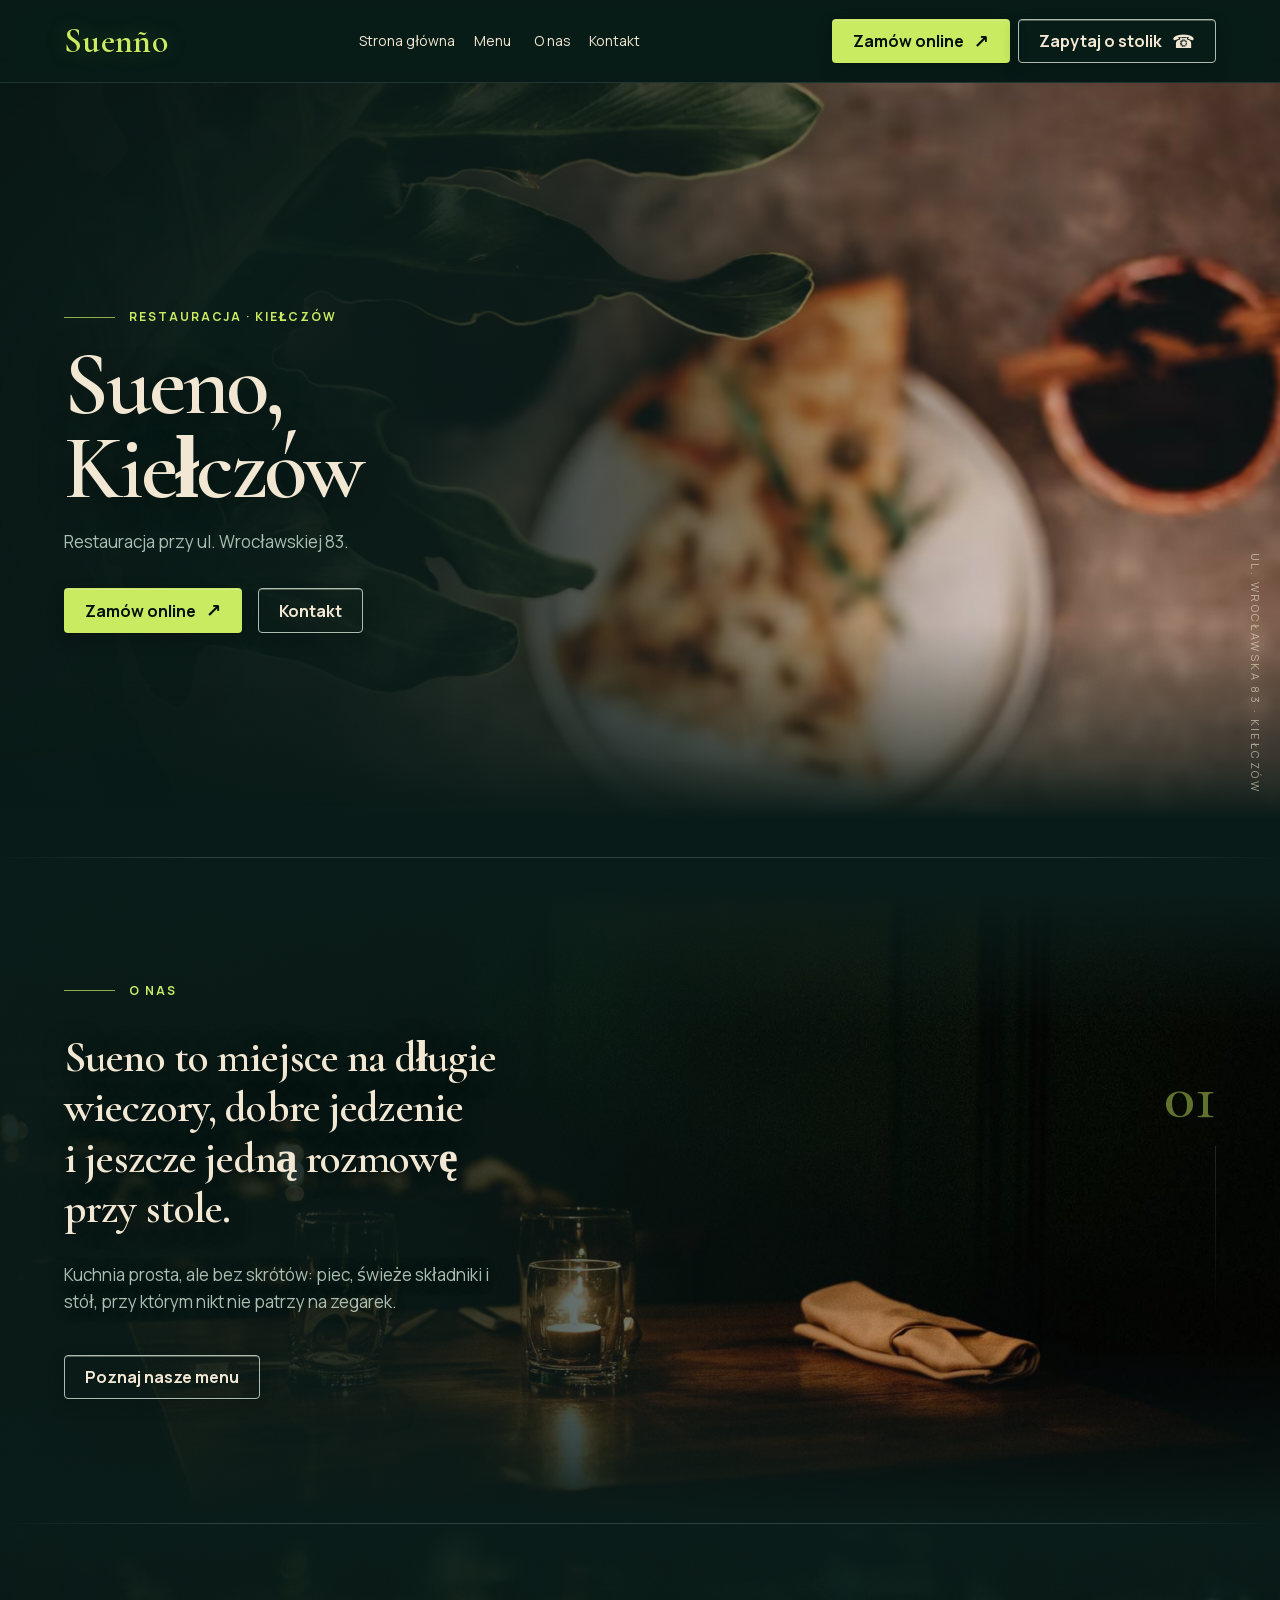
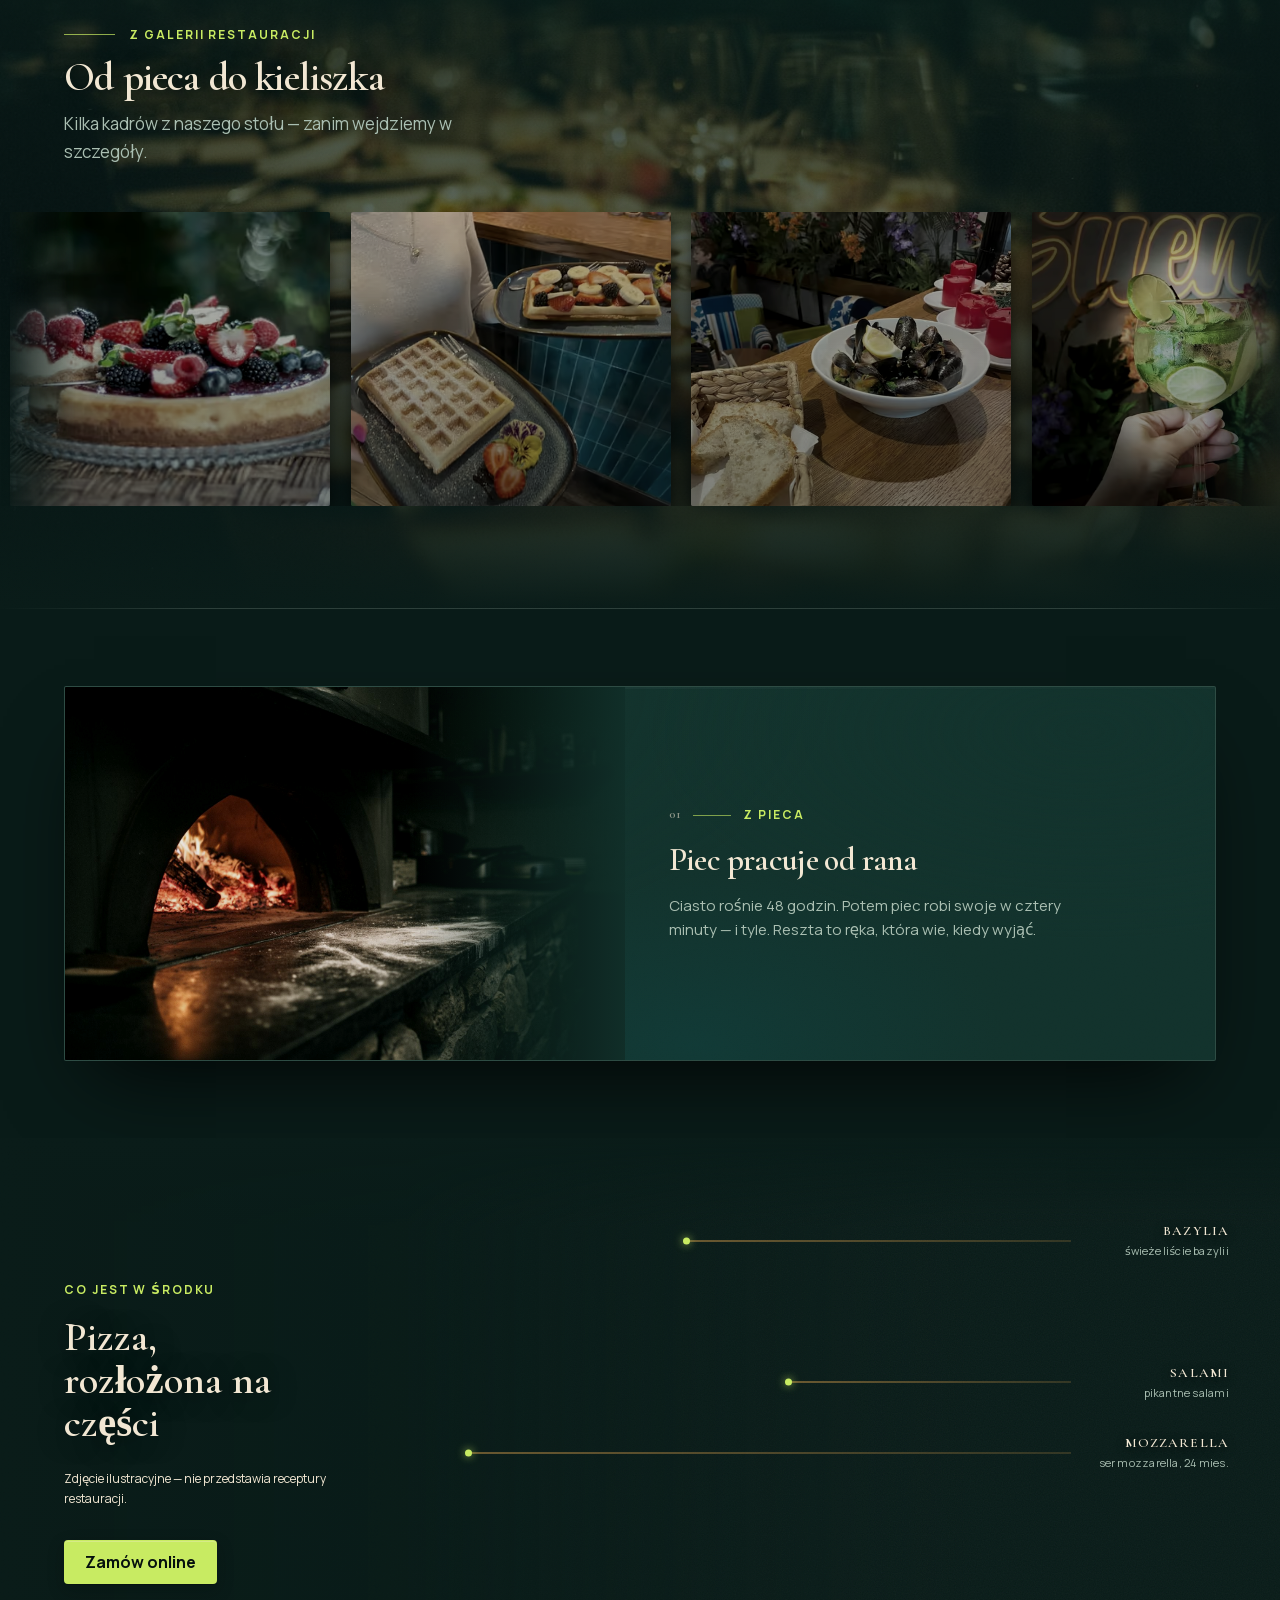
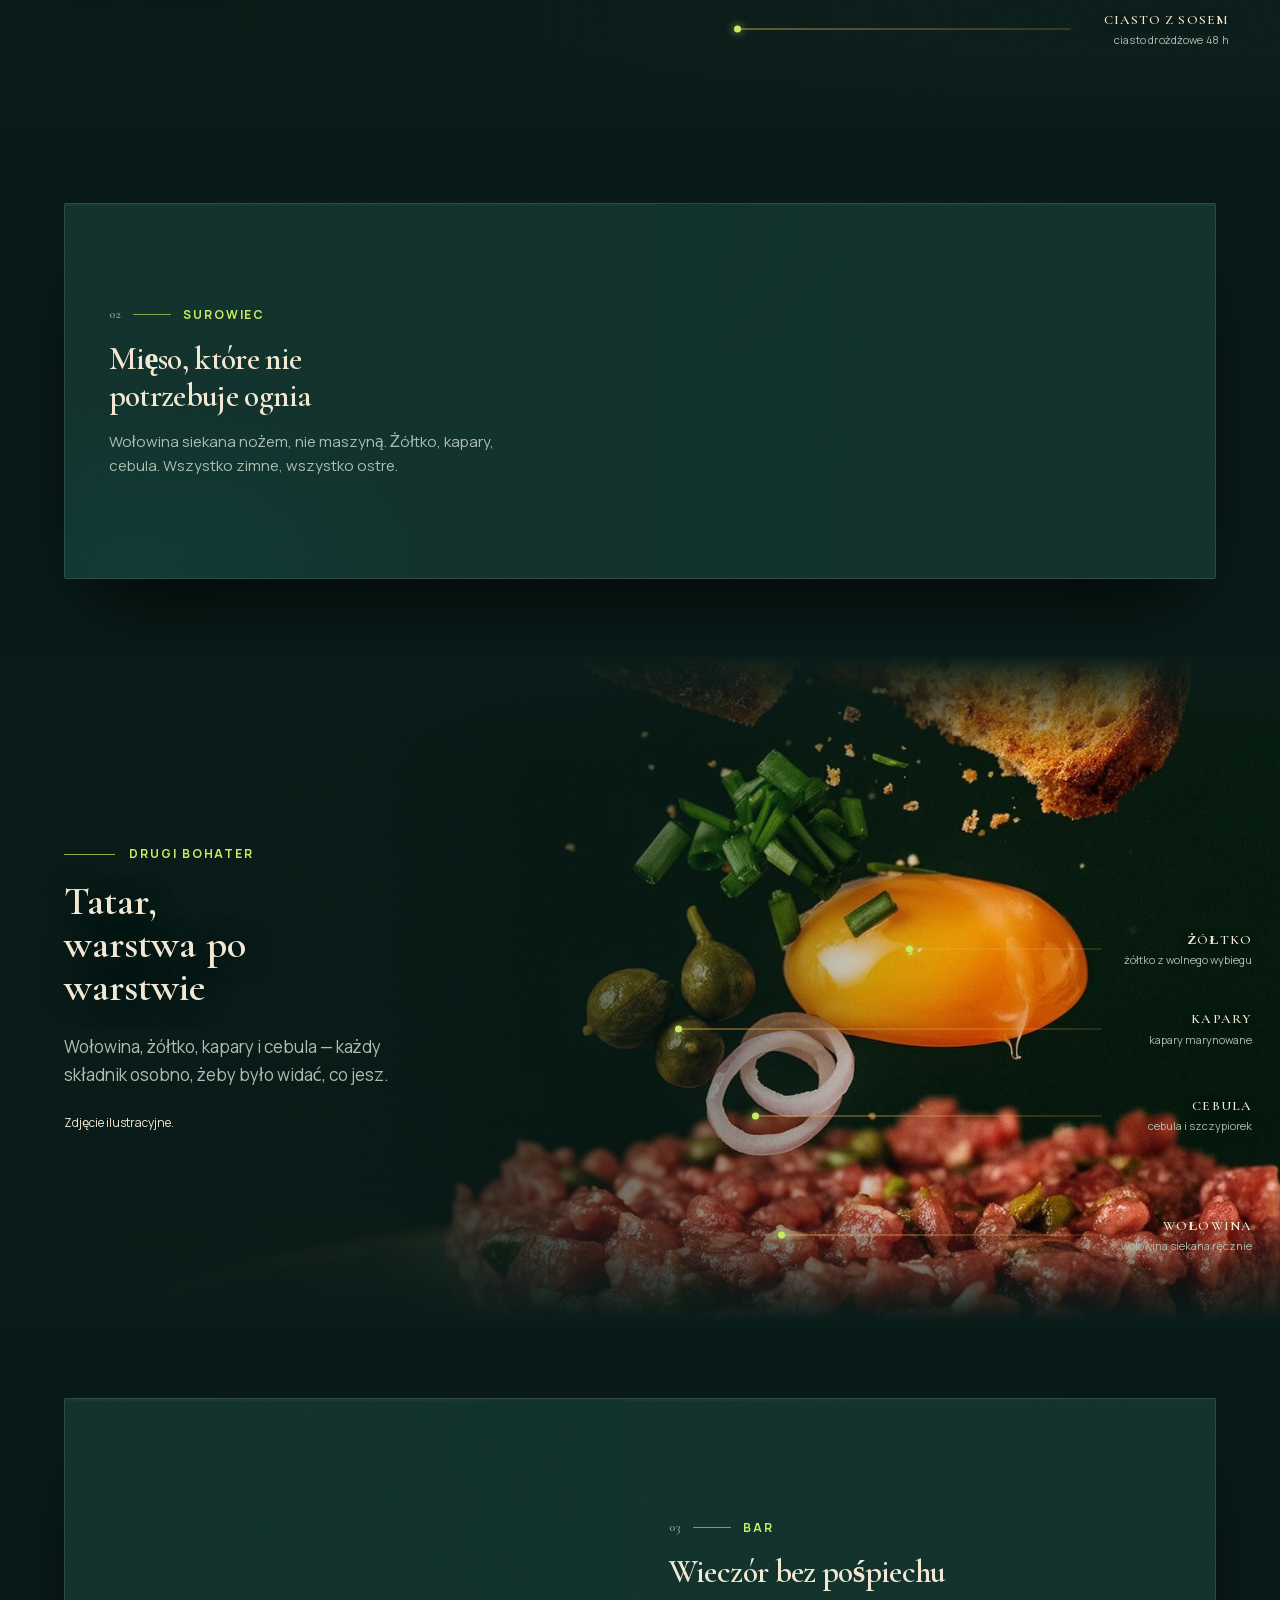
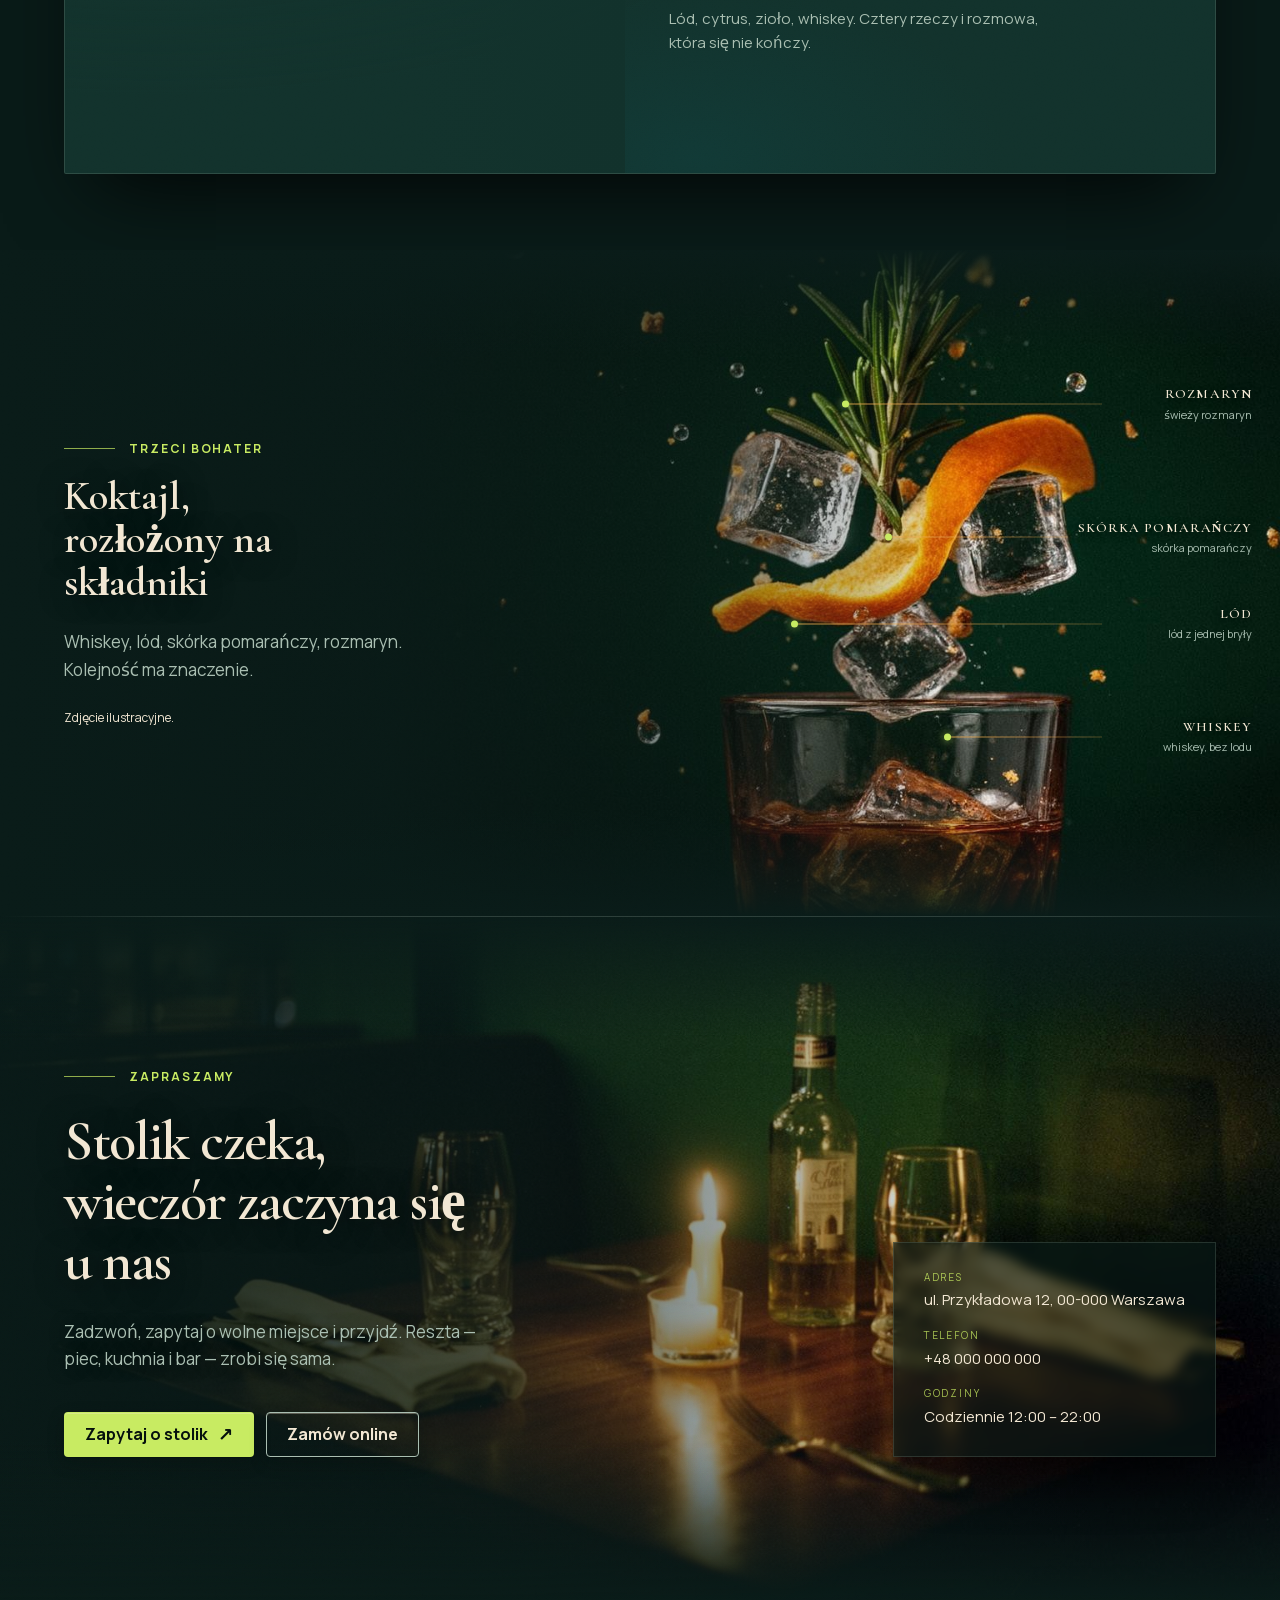
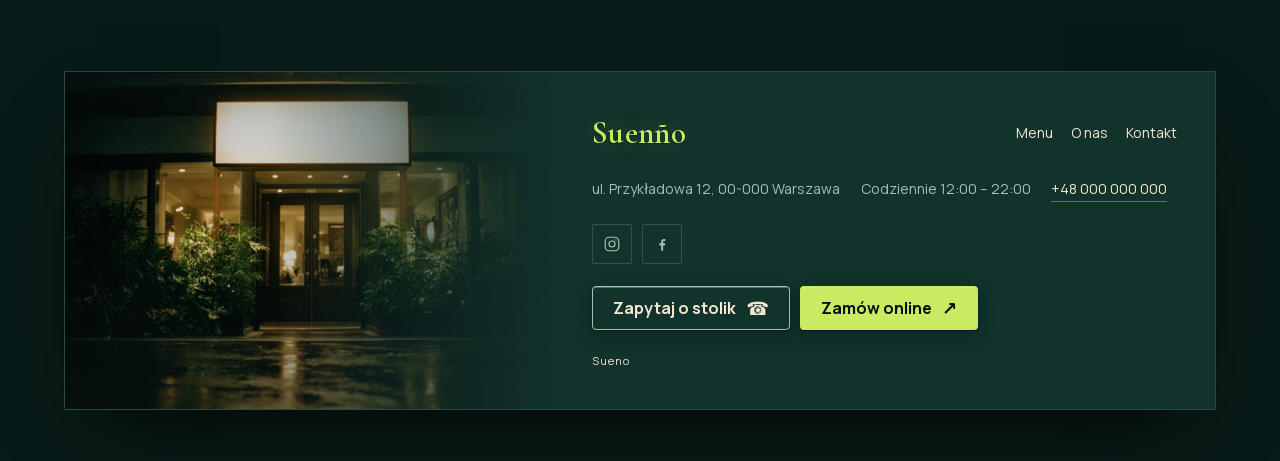
==== index.html @ b8977a7b "Deploy Sueno site" ====
<!DOCTYPE html><html lang="pl"> <head><meta charset="UTF-8"><link rel="icon" href="data:,"><meta name="viewport" content="width=device-width, initial-scale=1"><title>Sueno — restauracja</title><meta name="description" content="Sueno, ul. Przykładowa 12, 00-000 Warszawa."><link rel="canonical" href="https://www.suenokielczow.pl/"><meta property="og:type" content="website"><meta property="og:title" content="Sueno — restauracja"><meta property="og:description" content="Sueno, ul. Przykładowa 12, 00-000 Warszawa."><meta property="og:url" content="https://www.suenokielczow.pl/"><meta property="og:locale" content="pl_PL"><meta name="twitter:card" content="summary"><meta name="twitter:title" content="Sueno — restauracja"><meta name="twitter:description" content="Sueno, ul. Przykładowa 12, 00-000 Warszawa."><link rel="preload" href="/fonts/cormorant-garamond-600-latin.woff2" as="font" type="font/woff2" crossorigin><link rel="preload" href="/fonts/manrope-400-latin.woff2" as="font" type="font/woff2" crossorigin><style>[data-motion=section-rise],[data-motion=gallery-grid]>*{opacity:1;transform:none}@media(prefers-reduced-motion:reduce){[data-motion],[data-motion] *{opacity:1!important;transform:none!important}}
</style>
<link rel="stylesheet" href="/_astro/index.DmydvalX.css">
<link rel="stylesheet" href="/_astro/index.D6dPR72U.css">
<style>.button[data-astro-cid-6ygtcg62]{min-height:var(--tap-min);min-width:var(--tap-min);padding:var(--btn-pad-md);border:1px solid transparent;border-radius:var(--radius-sm);display:inline-flex;align-items:center;justify-content:center;gap:10px;text-decoration:none;font-weight:700;line-height:1.25;box-shadow:var(--btn-shadow-1),var(--btn-inner-highlight);transition:transform .16s ease,box-shadow .16s ease,background-color .16s ease,color .16s ease;transform:translateY(0)}.button--md[data-astro-cid-6ygtcg62]{padding:var(--btn-pad-md)}.button--lg[data-astro-cid-6ygtcg62]{padding:var(--btn-pad-lg)}.button--primary[data-astro-cid-6ygtcg62]{background:var(--c-lime);color:var(--text-on-accent,var(--c-ink))}.button--secondary[data-astro-cid-6ygtcg62]{background:transparent;border-color:var(--c-sage);color:var(--text-primary)}.button--ghost[data-astro-cid-6ygtcg62]{background:transparent;color:var(--text-accent);box-shadow:none}.button__label[data-astro-cid-6ygtcg62],.button__icon[data-astro-cid-6ygtcg62]{display:inline-flex;align-items:center;line-height:1}.button__icon[data-astro-cid-6ygtcg62]{font-size:1.15em}.button[data-astro-cid-6ygtcg62]:active{transform:translateY(var(--btn-press-offset,1px));box-shadow:var(--btn-shadow-pressed)}.button[data-astro-cid-6ygtcg62]:focus-visible{outline:2px solid var(--focus-ring);outline-offset:3px}@media(hover:hover){.button[data-astro-cid-6ygtcg62]:hover{transform:translateY(var(--btn-lift-hover,-1px));box-shadow:var(--btn-shadow-2)}.button--ghost[data-astro-cid-6ygtcg62]:hover{box-shadow:var(--btn-shadow-1)}}@media(prefers-reduced-motion:reduce){.button[data-astro-cid-6ygtcg62]{transition:none}.button[data-astro-cid-6ygtcg62]:hover,.button[data-astro-cid-6ygtcg62]:active{transform:none}}
</style></head> <body> <a class="skip-link" href="#main-content">Przejdź do treści</a> <header class="site-header" data-astro-cid-r7uuxm25> <div class="header-inner" data-astro-cid-r7uuxm25> <a class="logo logo--header" href="/" aria-label="Sueno — strona główna"> <span class="logo__word" aria-hidden="true">Suen&#241;o</span> </a>  <nav class="desktop-nav" aria-label="Nawigacja główna" data-astro-cid-r7uuxm25><a href="/" data-astro-cid-r7uuxm25>Strona główna</a><a href="/menu" data-astro-cid-r7uuxm25>Menu</a><a href="/o-nas" data-astro-cid-r7uuxm25>O nas</a><a href="/kontakt" data-astro-cid-r7uuxm25>Kontakt</a></nav> <div class="header-actions" data-astro-cid-r7uuxm25><a class="button button--primary button--md" href="https://example.com/zamowienie" target="_blank" rel="noopener noreferrer" data-astro-cid-6ygtcg62><span class="button__label" data-astro-cid-6ygtcg62>Zamów online</span><span class="button__icon" aria-hidden="true" data-astro-cid-6ygtcg62>↗</span></a> <a class="button button--secondary button--md" href="tel:+48000000000" data-astro-cid-6ygtcg62><span class="button__label" data-astro-cid-6ygtcg62>Zapytaj o stolik</span><span class="button__icon" aria-hidden="true" data-astro-cid-6ygtcg62>☎</span></a> </div> <div class="mobile-only" data-astro-cid-rhwoumtj> <div class="mobile-actions" data-astro-cid-rhwoumtj><a class="button button--primary button--md" href="https://example.com/zamowienie" target="_blank" rel="noopener noreferrer" data-astro-cid-6ygtcg62><span class="button__label" data-astro-cid-6ygtcg62>Zamów online</span></a> <button class="drawer-trigger" type="button" aria-label="Otwórz menu" aria-expanded="false" aria-controls="mobile-drawer" data-astro-cid-rhwoumtj>☰</button></div> <dialog id="mobile-drawer" class="drawer" aria-label="Menu główne" data-astro-cid-rhwoumtj> <div class="drawer-head" data-astro-cid-rhwoumtj><span class="drawer-wordmark" data-astro-cid-rhwoumtj>Sueno</span><button class="drawer-close" type="button" aria-label="Zamknij menu" data-astro-cid-rhwoumtj>×</button></div> <nav aria-label="Menu mobilne" data-astro-cid-rhwoumtj><a href="/" data-astro-cid-rhwoumtj>Strona główna</a><a href="/menu" data-astro-cid-rhwoumtj>Menu</a><a href="/o-nas" data-astro-cid-rhwoumtj>O nas</a><a href="/kontakt" data-astro-cid-rhwoumtj>Kontakt</a></nav> <div class="drawer-actions" data-astro-cid-rhwoumtj><a class="button button--primary button--md" href="https://example.com/zamowienie" target="_blank" rel="noopener noreferrer" data-astro-cid-6ygtcg62><span class="button__label" data-astro-cid-6ygtcg62>Zamów online</span></a> <a class="button button--secondary button--md" href="tel:+48000000000" data-astro-cid-6ygtcg62><span class="button__label" data-astro-cid-6ygtcg62>Zapytaj o stolik</span></a> </div> </dialog> </div> <script type="module">const r=document.querySelector(".drawer-trigger"),e=document.querySelector("#mobile-drawer"),i=document.querySelector(".drawer-close");if(r&&e&&i){const c=()=>[...e.querySelectorAll("a[href],button:not([disabled])")];r.addEventListener("click",()=>{e.showModal(),r.setAttribute("aria-expanded","true"),c()[0]?.focus()}),i.addEventListener("click",()=>e.close()),e.addEventListener("close",()=>{r.setAttribute("aria-expanded","false"),r.focus()}),e.addEventListener("click",t=>{t.target.closest("a[href]")&&e.close()}),e.addEventListener("keydown",t=>{if(t.key!=="Tab")return;const s=c(),o=s[0],a=s.at(-1);t.shiftKey&&document.activeElement===o?(t.preventDefault(),a?.focus()):!t.shiftKey&&document.activeElement===a&&(t.preventDefault(),o?.focus())})}</script>  </div> </header>  <main id="main-content"><section class="hero" id="hero" aria-labelledby="hero-title" data-astro-cid-anhloy43> <div class="hero__media" aria-hidden="true" data-astro-cid-anhloy43> <picture data-astro-cid-anhloy43> <source type="image/avif" srcset="/images/hero/e01-013-480.avif 480w, /images/hero/e01-013-960.avif 960w, /images/hero/e01-013-1440.avif 1440w, /images/hero/e01-013-1920.avif 1920w, /images/hero/e01-013-2560.avif 2000w" sizes="100vw" data-astro-cid-anhloy43> <source type="image/webp" srcset="/images/hero/e01-013-480.webp 480w, /images/hero/e01-013-960.webp 960w, /images/hero/e01-013-1440.webp 1440w, /images/hero/e01-013-1920.webp 1920w, /images/hero/e01-013-2560.webp 2000w" sizes="100vw" data-astro-cid-anhloy43> <img src="/images/hero/e01-013-1440.jpg" srcset="/images/hero/e01-013-480.jpg 480w, /images/hero/e01-013-960.jpg 960w, /images/hero/e01-013-1440.jpg 1440w, /images/hero/e01-013-1920.jpg 1920w, /images/hero/e01-013-2560.jpg 2000w" sizes="100vw" alt="" width="2000" height="1333" fetchpriority="high" decoding="async" data-astro-cid-anhloy43> </picture> <span class="hero__scrim" aria-hidden="true" data-astro-cid-anhloy43></span> <span class="hero__vignette" aria-hidden="true" data-astro-cid-anhloy43></span> <span class="hero__grain" aria-hidden="true" data-astro-cid-anhloy43></span> </div> <div class="hero__copy" data-astro-cid-anhloy43> <p class="eyebrow" data-astro-cid-anhloy43><span class="eyebrow__rule" aria-hidden="true" data-astro-cid-anhloy43></span>Restauracja · Kiełczów</p> <h1 id="hero-title" data-astro-cid-anhloy43>Sueno,<br data-astro-cid-anhloy43>Kiełczów</h1> <p class="lead" data-astro-cid-anhloy43>Restauracja przy ul. Wrocławskiej 83.</p> <div class="actions" data-astro-cid-anhloy43> <a class="button button--primary button--md" href="https://example.com/zamowienie" target="_blank" rel="noopener noreferrer" data-astro-cid-6ygtcg62><span class="button__label" data-astro-cid-6ygtcg62>Zamów online</span><span class="button__icon" aria-hidden="true" data-astro-cid-6ygtcg62>↗</span></a>  <a class="button button--secondary button--md" href="/kontakt" data-astro-cid-6ygtcg62><span class="button__label" data-astro-cid-6ygtcg62>Kontakt</span></a>  </div> </div> <p class="hero__side" aria-hidden="true" data-astro-cid-anhloy43>ul. Wrocławska 83 · Kiełczów</p> </section> <section class="prologue" id="o-nas" aria-labelledby="prologue-title" data-astro-cid-bjxv5cov> <div class="prologue__media" aria-hidden="true" data-astro-cid-bjxv5cov> <img src="/scene/prologue-interior.jpg" alt="" width="1536" height="1024" loading="lazy" decoding="async" data-astro-cid-bjxv5cov> <span class="prologue__scrim" data-astro-cid-bjxv5cov></span> <span class="prologue__grain" data-astro-cid-bjxv5cov></span> </div> <div class="prologue__inner" data-astro-cid-bjxv5cov> <div class="prologue__copy" data-astro-cid-bjxv5cov> <p class="prologue__eyebrow" data-astro-cid-bjxv5cov><span class="prologue__rule" aria-hidden="true" data-astro-cid-bjxv5cov></span>O nas</p> <h2 id="prologue-title" class="prologue__title" data-astro-cid-bjxv5cov>
Sueno to miejsce na długie wieczory, dobre jedzenie i jeszcze jedną rozmowę przy stole.
</h2> <p class="prologue__lead" data-astro-cid-bjxv5cov>
Kuchnia prosta, ale bez skrótów: piec, świeże składniki i stół, przy którym nikt nie patrzy na zegarek.
</p> <a class="button button--secondary button--md" href="#signature-pizza" data-astro-cid-6ygtcg62><span class="button__label" data-astro-cid-6ygtcg62>Poznaj nasze menu</span></a>  </div> <div class="prologue__aside" aria-hidden="true" data-astro-cid-bjxv5cov> <span class="prologue__index" data-astro-cid-bjxv5cov>01</span> <span class="prologue__line" data-astro-cid-bjxv5cov></span> </div> </div> </section> <section class="strip" aria-labelledby="strip-title" data-astro-cid-u23w3psi> <div class="strip__media" aria-hidden="true" data-astro-cid-u23w3psi> <img src="/scene/strip-bg.jpg" alt="" width="1536" height="1024" loading="lazy" decoding="async" data-astro-cid-u23w3psi> <span class="strip__scrim" data-astro-cid-u23w3psi></span> <span class="strip__grain" data-astro-cid-u23w3psi></span> </div> <header class="strip__head" data-astro-cid-u23w3psi> <p class="strip__eyebrow" data-astro-cid-u23w3psi><span class="strip__rule" aria-hidden="true" data-astro-cid-u23w3psi></span>Z galerii restauracji</p> <h2 id="strip-title" class="strip__title" data-astro-cid-u23w3psi>Od pieca do kieliszka</h2> <p class="strip__lead" data-astro-cid-u23w3psi>Kilka kadrów z naszego stołu — zanim wejdziemy w szczegóły.</p> </header> <div class="strip__viewport" data-astro-cid-u23w3psi> <div class="strip__track" data-astro-cid-u23w3psi> <ul class="strip__row" data-astro-cid-u23w3psi> <li class="strip__item" data-astro-cid-u23w3psi> <picture data-astro-cid-u23w3psi> <source type="image/avif" srcset="/images/gallery/e01-010-480.avif 480w, /images/gallery/e01-010-960.avif 960w" sizes="(max-width:767px) 62vw, 30vw" data-astro-cid-u23w3psi> <source type="image/webp" srcset="/images/gallery/e01-010-480.webp 480w, /images/gallery/e01-010-960.webp 960w" sizes="(max-width:767px) 62vw, 30vw" data-astro-cid-u23w3psi> <img src="/images/gallery/e01-010-960.webp" alt width="2000" height="1328" loading="lazy" decoding="async" data-astro-cid-u23w3psi> </picture> </li><li class="strip__item" data-astro-cid-u23w3psi> <picture data-astro-cid-u23w3psi> <source type="image/avif" srcset="/images/gallery/e01-014-480.avif 480w, /images/gallery/e01-014-960.avif 960w" sizes="(max-width:767px) 62vw, 30vw" data-astro-cid-u23w3psi> <source type="image/webp" srcset="/images/gallery/e01-014-480.webp 480w, /images/gallery/e01-014-960.webp 960w" sizes="(max-width:767px) 62vw, 30vw" data-astro-cid-u23w3psi> <img src="/images/gallery/e01-014-960.webp" alt width="2000" height="1500" loading="lazy" decoding="async" data-astro-cid-u23w3psi> </picture> </li><li class="strip__item" data-astro-cid-u23w3psi> <picture data-astro-cid-u23w3psi> <source type="image/avif" srcset="/images/gallery/e01-001-480.avif 480w, /images/gallery/e01-001-960.avif 960w" sizes="(max-width:767px) 62vw, 30vw" data-astro-cid-u23w3psi> <source type="image/webp" srcset="/images/gallery/e01-001-480.webp 480w, /images/gallery/e01-001-960.webp 960w" sizes="(max-width:767px) 62vw, 30vw" data-astro-cid-u23w3psi> <img src="/images/gallery/e01-001-960.webp" alt width="1500" height="2000" loading="lazy" decoding="async" data-astro-cid-u23w3psi> </picture> </li><li class="strip__item" data-astro-cid-u23w3psi> <picture data-astro-cid-u23w3psi> <source type="image/avif" srcset="/images/gallery/e01-002-480.avif 480w, /images/gallery/e01-002-960.avif 960w" sizes="(max-width:767px) 62vw, 30vw" data-astro-cid-u23w3psi> <source type="image/webp" srcset="/images/gallery/e01-002-480.webp 480w, /images/gallery/e01-002-960.webp 960w" sizes="(max-width:767px) 62vw, 30vw" data-astro-cid-u23w3psi> <img src="/images/gallery/e01-002-960.webp" alt width="1440" height="1800" loading="lazy" decoding="async" data-astro-cid-u23w3psi> </picture> </li><li class="strip__item" data-astro-cid-u23w3psi> <picture data-astro-cid-u23w3psi> <source type="image/avif" srcset="/images/gallery/e01-004-480.avif 480w, /images/gallery/e01-004-960.avif 960w" sizes="(max-width:767px) 62vw, 30vw" data-astro-cid-u23w3psi> <source type="image/webp" srcset="/images/gallery/e01-004-480.webp 480w, /images/gallery/e01-004-960.webp 960w" sizes="(max-width:767px) 62vw, 30vw" data-astro-cid-u23w3psi> <img src="/images/gallery/e01-004-960.webp" alt width="1440" height="1800" loading="lazy" decoding="async" data-astro-cid-u23w3psi> </picture> </li><li class="strip__item" data-astro-cid-u23w3psi> <picture data-astro-cid-u23w3psi> <source type="image/avif" srcset="/images/gallery/e01-005-480.avif 480w, /images/gallery/e01-005-960.avif 960w" sizes="(max-width:767px) 62vw, 30vw" data-astro-cid-u23w3psi> <source type="image/webp" srcset="/images/gallery/e01-005-480.webp 480w, /images/gallery/e01-005-960.webp 960w" sizes="(max-width:767px) 62vw, 30vw" data-astro-cid-u23w3psi> <img src="/images/gallery/e01-005-960.webp" alt width="1200" height="1600" loading="lazy" decoding="async" data-astro-cid-u23w3psi> </picture> </li><li class="strip__item" data-astro-cid-u23w3psi> <picture data-astro-cid-u23w3psi> <source type="image/avif" srcset="/images/gallery/e01-008-480.avif 480w, /images/gallery/e01-008-960.avif 960w" sizes="(max-width:767px) 62vw, 30vw" data-astro-cid-u23w3psi> <source type="image/webp" srcset="/images/gallery/e01-008-480.webp 480w, /images/gallery/e01-008-960.webp 960w" sizes="(max-width:767px) 62vw, 30vw" data-astro-cid-u23w3psi> <img src="/images/gallery/e01-008-960.webp" alt width="1030" height="1180" loading="lazy" decoding="async" data-astro-cid-u23w3psi> </picture> </li><li class="strip__item" data-astro-cid-u23w3psi> <picture data-astro-cid-u23w3psi> <source type="image/avif" srcset="/images/gallery/e01-009-480.avif 480w, /images/gallery/e01-009-960.avif 960w" sizes="(max-width:767px) 62vw, 30vw" data-astro-cid-u23w3psi> <source type="image/webp" srcset="/images/gallery/e01-009-480.webp 480w, /images/gallery/e01-009-960.webp 960w" sizes="(max-width:767px) 62vw, 30vw" data-astro-cid-u23w3psi> <img src="/images/gallery/e01-009-960.webp" alt width="1920" height="1440" loading="lazy" decoding="async" data-astro-cid-u23w3psi> </picture> </li> </ul><ul class="strip__row" aria-hidden="true" data-astro-cid-u23w3psi> <li class="strip__item" data-astro-cid-u23w3psi> <picture data-astro-cid-u23w3psi> <source type="image/avif" srcset="/images/gallery/e01-010-480.avif 480w, /images/gallery/e01-010-960.avif 960w" sizes="(max-width:767px) 62vw, 30vw" data-astro-cid-u23w3psi> <source type="image/webp" srcset="/images/gallery/e01-010-480.webp 480w, /images/gallery/e01-010-960.webp 960w" sizes="(max-width:767px) 62vw, 30vw" data-astro-cid-u23w3psi> <img src="/images/gallery/e01-010-960.webp" alt width="2000" height="1328" loading="lazy" decoding="async" data-astro-cid-u23w3psi> </picture> </li><li class="strip__item" data-astro-cid-u23w3psi> <picture data-astro-cid-u23w3psi> <source type="image/avif" srcset="/images/gallery/e01-014-480.avif 480w, /images/gallery/e01-014-960.avif 960w" sizes="(max-width:767px) 62vw, 30vw" data-astro-cid-u23w3psi> <source type="image/webp" srcset="/images/gallery/e01-014-480.webp 480w, /images/gallery/e01-014-960.webp 960w" sizes="(max-width:767px) 62vw, 30vw" data-astro-cid-u23w3psi> <img src="/images/gallery/e01-014-960.webp" alt width="2000" height="1500" loading="lazy" decoding="async" data-astro-cid-u23w3psi> </picture> </li><li class="strip__item" data-astro-cid-u23w3psi> <picture data-astro-cid-u23w3psi> <source type="image/avif" srcset="/images/gallery/e01-001-480.avif 480w, /images/gallery/e01-001-960.avif 960w" sizes="(max-width:767px) 62vw, 30vw" data-astro-cid-u23w3psi> <source type="image/webp" srcset="/images/gallery/e01-001-480.webp 480w, /images/gallery/e01-001-960.webp 960w" sizes="(max-width:767px) 62vw, 30vw" data-astro-cid-u23w3psi> <img src="/images/gallery/e01-001-960.webp" alt width="1500" height="2000" loading="lazy" decoding="async" data-astro-cid-u23w3psi> </picture> </li><li class="strip__item" data-astro-cid-u23w3psi> <picture data-astro-cid-u23w3psi> <source type="image/avif" srcset="/images/gallery/e01-002-480.avif 480w, /images/gallery/e01-002-960.avif 960w" sizes="(max-width:767px) 62vw, 30vw" data-astro-cid-u23w3psi> <source type="image/webp" srcset="/images/gallery/e01-002-480.webp 480w, /images/gallery/e01-002-960.webp 960w" sizes="(max-width:767px) 62vw, 30vw" data-astro-cid-u23w3psi> <img src="/images/gallery/e01-002-960.webp" alt width="1440" height="1800" loading="lazy" decoding="async" data-astro-cid-u23w3psi> </picture> </li><li class="strip__item" data-astro-cid-u23w3psi> <picture data-astro-cid-u23w3psi> <source type="image/avif" srcset="/images/gallery/e01-004-480.avif 480w, /images/gallery/e01-004-960.avif 960w" sizes="(max-width:767px) 62vw, 30vw" data-astro-cid-u23w3psi> <source type="image/webp" srcset="/images/gallery/e01-004-480.webp 480w, /images/gallery/e01-004-960.webp 960w" sizes="(max-width:767px) 62vw, 30vw" data-astro-cid-u23w3psi> <img src="/images/gallery/e01-004-960.webp" alt width="1440" height="1800" loading="lazy" decoding="async" data-astro-cid-u23w3psi> </picture> </li><li class="strip__item" data-astro-cid-u23w3psi> <picture data-astro-cid-u23w3psi> <source type="image/avif" srcset="/images/gallery/e01-005-480.avif 480w, /images/gallery/e01-005-960.avif 960w" sizes="(max-width:767px) 62vw, 30vw" data-astro-cid-u23w3psi> <source type="image/webp" srcset="/images/gallery/e01-005-480.webp 480w, /images/gallery/e01-005-960.webp 960w" sizes="(max-width:767px) 62vw, 30vw" data-astro-cid-u23w3psi> <img src="/images/gallery/e01-005-960.webp" alt width="1200" height="1600" loading="lazy" decoding="async" data-astro-cid-u23w3psi> </picture> </li><li class="strip__item" data-astro-cid-u23w3psi> <picture data-astro-cid-u23w3psi> <source type="image/avif" srcset="/images/gallery/e01-008-480.avif 480w, /images/gallery/e01-008-960.avif 960w" sizes="(max-width:767px) 62vw, 30vw" data-astro-cid-u23w3psi> <source type="image/webp" srcset="/images/gallery/e01-008-480.webp 480w, /images/gallery/e01-008-960.webp 960w" sizes="(max-width:767px) 62vw, 30vw" data-astro-cid-u23w3psi> <img src="/images/gallery/e01-008-960.webp" alt width="1030" height="1180" loading="lazy" decoding="async" data-astro-cid-u23w3psi> </picture> </li><li class="strip__item" data-astro-cid-u23w3psi> <picture data-astro-cid-u23w3psi> <source type="image/avif" srcset="/images/gallery/e01-009-480.avif 480w, /images/gallery/e01-009-960.avif 960w" sizes="(max-width:767px) 62vw, 30vw" data-astro-cid-u23w3psi> <source type="image/webp" srcset="/images/gallery/e01-009-480.webp 480w, /images/gallery/e01-009-960.webp 960w" sizes="(max-width:767px) 62vw, 30vw" data-astro-cid-u23w3psi> <img src="/images/gallery/e01-009-960.webp" alt width="1920" height="1440" loading="lazy" decoding="async" data-astro-cid-u23w3psi> </picture> </li> </ul> </div> </div> </section>  <section class="interlude" aria-label="Z pieca" data-astro-cid-goe46iql> <div class="interlude__card" data-astro-cid-goe46iql> <figure class="interlude__media" data-astro-cid-goe46iql> <img src="/scene/interlude-oven.jpg" alt="Piec do pizzy w kuchni restauracji" loading="lazy" decoding="async" data-astro-cid-goe46iql> <span class="interlude__grain" aria-hidden="true" data-astro-cid-goe46iql></span> </figure> <div class="interlude__copy" data-astro-cid-goe46iql> <p class="interlude__eyebrow" data-astro-cid-goe46iql><span class="interlude__num" data-astro-cid-goe46iql>01</span><span class="interlude__rule" aria-hidden="true" data-astro-cid-goe46iql></span>Z pieca</p> <h2 class="interlude__title" data-astro-cid-goe46iql>Piec pracuje od rana</h2> <p class="interlude__text" data-astro-cid-goe46iql>Ciasto rośnie 48 godzin. Potem piec robi swoje w cztery minuty — i tyle. Reszta to ręka, która wie, kiedy wyjąć.</p> </div> </div> </section>  <section id="signature-pizza" class="pizza-band" aria-labelledby="pizza-title" data-astro-cid-emfygwge> <div class="pizza-band__media" data-astro-cid-emfygwge> <img src="/scene/pizza-plain.jpg" alt="" aria-hidden="true" width="1536" height="1024" loading="lazy" decoding="async" data-astro-cid-emfygwge> <span class="pizza-band__scrim" aria-hidden="true" data-astro-cid-emfygwge></span> <span class="pizza-band__grain" aria-hidden="true" data-astro-cid-emfygwge></span> </div> <div class="pizza-band__copy" data-astro-cid-emfygwge> <p class="pizza-eyebrow" data-astro-cid-emfygwge>Co jest w środku</p> <h2 id="pizza-title" data-astro-cid-emfygwge>Pizza, rozłożona na części</h2>  <p class="pizza-note" data-astro-cid-emfygwge>Zdjęcie ilustracyjne — nie przedstawia receptury restauracji.</p> <a class="button button--primary button--md" href="https://www.suenokielczow.pl/restauracja/sueno-kielczow" target="_blank" rel="noopener noreferrer" data-astro-cid-6ygtcg62><span class="button__label" data-astro-cid-6ygtcg62>Zamów online</span></a>  </div> <ul class="pizza-band__labels" aria-label="Składniki pizzy" data-astro-cid-emfygwge> <li class="pizza-label" style="--top:14%;--len:30vw" data-astro-cid-emfygwge> <span class="pizza-label__text" data-astro-cid-emfygwge><strong data-astro-cid-emfygwge>BAZYLIA</strong><em data-astro-cid-emfygwge>świeże liście bazylii</em></span> <span class="pizza-label__leader" aria-hidden="true" data-astro-cid-emfygwge></span> </li><li class="pizza-label" style="--top:38%;--len:22vw" data-astro-cid-emfygwge> <span class="pizza-label__text" data-astro-cid-emfygwge><strong data-astro-cid-emfygwge>SALAMI</strong><em data-astro-cid-emfygwge>pikantne salami</em></span> <span class="pizza-label__leader" aria-hidden="true" data-astro-cid-emfygwge></span> </li><li class="pizza-label" style="--top:50%;--len:47vw" data-astro-cid-emfygwge> <span class="pizza-label__text" data-astro-cid-emfygwge><strong data-astro-cid-emfygwge>MOZZARELLA</strong><em data-astro-cid-emfygwge>ser mozzarella, 24 mies.</em></span> <span class="pizza-label__leader" aria-hidden="true" data-astro-cid-emfygwge></span> </li><li class="pizza-label" style="--top:80%;--len:26vw" data-astro-cid-emfygwge> <span class="pizza-label__text" data-astro-cid-emfygwge><strong data-astro-cid-emfygwge>CIASTO Z SOSEM</strong><em data-astro-cid-emfygwge>ciasto drożdżowe 48 h</em></span> <span class="pizza-label__leader" aria-hidden="true" data-astro-cid-emfygwge></span> </li> </ul> </section>  <section class="interlude interlude--reverse" aria-label="Surowiec" data-astro-cid-goe46iql> <div class="interlude__card" data-astro-cid-goe46iql> <figure class="interlude__media" data-astro-cid-goe46iql> <img src="/scene/interlude-board.jpg" alt="Deska z nożem, kaparami i żółtkiem" loading="lazy" decoding="async" data-astro-cid-goe46iql> <span class="interlude__grain" aria-hidden="true" data-astro-cid-goe46iql></span> </figure> <div class="interlude__copy" data-astro-cid-goe46iql> <p class="interlude__eyebrow" data-astro-cid-goe46iql><span class="interlude__num" data-astro-cid-goe46iql>02</span><span class="interlude__rule" aria-hidden="true" data-astro-cid-goe46iql></span>Surowiec</p> <h2 class="interlude__title" data-astro-cid-goe46iql>Mięso, które nie potrzebuje ognia</h2> <p class="interlude__text" data-astro-cid-goe46iql>Wołowina siekana nożem, nie maszyną. Żółtko, kapary, cebula. Wszystko zimne, wszystko ostre.</p> </div> </div> </section>  <section id="tatar" class="course" aria-labelledby="tatar-title" data-astro-cid-qxnzfk77> <div class="course__media" aria-hidden="true" data-astro-cid-qxnzfk77> <img src="/scene/tatar-exploded.jpg" alt="Tatar rozłożony na składniki" loading="lazy" decoding="async" data-astro-cid-qxnzfk77> <span class="course__scrim" data-astro-cid-qxnzfk77></span> <span class="course__grain" data-astro-cid-qxnzfk77></span> </div> <div class="course__copy" data-astro-cid-qxnzfk77> <p class="course__eyebrow" data-astro-cid-qxnzfk77><span class="course__rule" data-astro-cid-qxnzfk77></span>Drugi bohater</p> <h2 id="tatar-title" data-astro-cid-qxnzfk77>Tatar, warstwa po warstwie</h2> <p class="course__lead" data-astro-cid-qxnzfk77>Wołowina, żółtko, kapary i cebula — każdy składnik osobno, żeby było widać, co jesz.</p> <p class="course__note" data-astro-cid-qxnzfk77>Zdjęcie ilustracyjne.</p> </div> <ul class="course__labels" aria-label="Drugi bohater" data-astro-cid-qxnzfk77> <li class="course-label" style="--top:41%;--len:15vw" data-astro-cid-qxnzfk77> <span class="course-label__text" data-astro-cid-qxnzfk77><strong data-astro-cid-qxnzfk77>ŻÓŁTKO</strong><em data-astro-cid-qxnzfk77>żółtko z wolnego wybiegu</em></span> <span class="course-label__leader" aria-hidden="true" data-astro-cid-qxnzfk77></span> </li><li class="course-label" style="--top:53%;--len:33vw" data-astro-cid-qxnzfk77> <span class="course-label__text" data-astro-cid-qxnzfk77><strong data-astro-cid-qxnzfk77>KAPARY</strong><em data-astro-cid-qxnzfk77>kapary marynowane</em></span> <span class="course-label__leader" aria-hidden="true" data-astro-cid-qxnzfk77></span> </li><li class="course-label" style="--top:66%;--len:27vw" data-astro-cid-qxnzfk77> <span class="course-label__text" data-astro-cid-qxnzfk77><strong data-astro-cid-qxnzfk77>CEBULA</strong><em data-astro-cid-qxnzfk77>cebula i szczypiorek</em></span> <span class="course-label__leader" aria-hidden="true" data-astro-cid-qxnzfk77></span> </li><li class="course-label" style="--top:84%;--len:25vw" data-astro-cid-qxnzfk77> <span class="course-label__text" data-astro-cid-qxnzfk77><strong data-astro-cid-qxnzfk77>WOŁOWINA</strong><em data-astro-cid-qxnzfk77>wołowina siekana ręcznie</em></span> <span class="course-label__leader" aria-hidden="true" data-astro-cid-qxnzfk77></span> </li> </ul> </section>  <section class="interlude" aria-label="Bar" data-astro-cid-goe46iql> <div class="interlude__card" data-astro-cid-goe46iql> <figure class="interlude__media" data-astro-cid-goe46iql> <img src="/scene/interlude-bar.jpg" alt="Shaker i szklanka z lodem na barze" loading="lazy" decoding="async" data-astro-cid-goe46iql> <span class="interlude__grain" aria-hidden="true" data-astro-cid-goe46iql></span> </figure> <div class="interlude__copy" data-astro-cid-goe46iql> <p class="interlude__eyebrow" data-astro-cid-goe46iql><span class="interlude__num" data-astro-cid-goe46iql>03</span><span class="interlude__rule" aria-hidden="true" data-astro-cid-goe46iql></span>Bar</p> <h2 class="interlude__title" data-astro-cid-goe46iql>Wieczór bez pośpiechu</h2> <p class="interlude__text" data-astro-cid-goe46iql>Lód, cytrus, zioło, whiskey. Cztery rzeczy i rozmowa, która się nie kończy.</p> </div> </div> </section>  <section id="koktajl" class="course" aria-labelledby="koktajl-title" data-astro-cid-qxnzfk77> <div class="course__media" aria-hidden="true" data-astro-cid-qxnzfk77> <img src="/scene/cocktail-exploded.jpg" alt="Koktajl rozłożony na składniki" loading="lazy" decoding="async" data-astro-cid-qxnzfk77> <span class="course__scrim" data-astro-cid-qxnzfk77></span> <span class="course__grain" data-astro-cid-qxnzfk77></span> </div> <div class="course__copy" data-astro-cid-qxnzfk77> <p class="course__eyebrow" data-astro-cid-qxnzfk77><span class="course__rule" data-astro-cid-qxnzfk77></span>Trzeci bohater</p> <h2 id="koktajl-title" data-astro-cid-qxnzfk77>Koktajl, rozłożony na składniki</h2> <p class="course__lead" data-astro-cid-qxnzfk77>Whiskey, lód, skórka pomarańczy, rozmaryn. Kolejność ma znaczenie.</p> <p class="course__note" data-astro-cid-qxnzfk77>Zdjęcie ilustracyjne.</p> </div> <ul class="course__labels" aria-label="Trzeci bohater" data-astro-cid-qxnzfk77> <li class="course-label" style="--top:20%;--len:20vw" data-astro-cid-qxnzfk77> <span class="course-label__text" data-astro-cid-qxnzfk77><strong data-astro-cid-qxnzfk77>ROZMARYN</strong><em data-astro-cid-qxnzfk77>świeży rozmaryn</em></span> <span class="course-label__leader" aria-hidden="true" data-astro-cid-qxnzfk77></span> </li><li class="course-label" style="--top:40%;--len:14vw" data-astro-cid-qxnzfk77> <span class="course-label__text" data-astro-cid-qxnzfk77><strong data-astro-cid-qxnzfk77>SKÓRKA POMARAŃCZY</strong><em data-astro-cid-qxnzfk77>skórka pomarańczy</em></span> <span class="course-label__leader" aria-hidden="true" data-astro-cid-qxnzfk77></span> </li><li class="course-label" style="--top:53%;--len:24vw" data-astro-cid-qxnzfk77> <span class="course-label__text" data-astro-cid-qxnzfk77><strong data-astro-cid-qxnzfk77>LÓD</strong><em data-astro-cid-qxnzfk77>lód z jednej bryły</em></span> <span class="course-label__leader" aria-hidden="true" data-astro-cid-qxnzfk77></span> </li><li class="course-label" style="--top:70%;--len:12vw" data-astro-cid-qxnzfk77> <span class="course-label__text" data-astro-cid-qxnzfk77><strong data-astro-cid-qxnzfk77>WHISKEY</strong><em data-astro-cid-qxnzfk77>whiskey, bez lodu</em></span> <span class="course-label__leader" aria-hidden="true" data-astro-cid-qxnzfk77></span> </li> </ul> </section> <section class="finale" id="zaproszenie" aria-labelledby="finale-title" data-astro-cid-dpqbmvtf> <div class="finale__media" aria-hidden="true" data-astro-cid-dpqbmvtf> <img src="/scene/finale.jpg" alt="" width="1536" height="1024" loading="lazy" decoding="async" data-astro-cid-dpqbmvtf> <span class="finale__scrim" data-astro-cid-dpqbmvtf></span> <span class="finale__grain" data-astro-cid-dpqbmvtf></span> </div> <div class="finale__inner" data-astro-cid-dpqbmvtf> <div class="finale__copy" data-astro-cid-dpqbmvtf> <p class="finale__eyebrow" data-astro-cid-dpqbmvtf><span class="finale__rule" aria-hidden="true" data-astro-cid-dpqbmvtf></span>Zapraszamy</p> <h2 id="finale-title" data-astro-cid-dpqbmvtf>Stolik czeka,<br data-astro-cid-dpqbmvtf>wieczór zaczyna się u nas</h2> <p class="finale__lead" data-astro-cid-dpqbmvtf>
Zadzwoń, zapytaj o wolne miejsce i przyjdź. Reszta — piec, kuchnia i bar — zrobi się sama.
</p> <div class="finale__actions" data-astro-cid-dpqbmvtf> <a class="button button--primary button--md" href="tel:+48000000000" target="_blank" rel="noopener noreferrer" data-astro-cid-6ygtcg62><span class="button__label" data-astro-cid-6ygtcg62>Zapytaj o stolik</span><span class="button__icon" aria-hidden="true" data-astro-cid-6ygtcg62>↗</span></a>  <a class="button button--secondary button--md" href="https://example.com/zamowienie" target="_blank" rel="noopener noreferrer" data-astro-cid-6ygtcg62><span class="button__label" data-astro-cid-6ygtcg62>Zamów online</span></a>  </div> </div> <div class="finale__practical" data-astro-cid-dpqbmvtf> <p class="finale__row" data-astro-cid-dpqbmvtf> <span class="finale__label" data-astro-cid-dpqbmvtf>Adres</span> <span data-astro-cid-dpqbmvtf>ul. Przykładowa 12, 00-000 Warszawa</span> </p> <p class="finale__row" data-astro-cid-dpqbmvtf> <span class="finale__label" data-astro-cid-dpqbmvtf>Telefon</span> <a href="tel:+48000000000" data-astro-cid-dpqbmvtf>+48 000 000 000</a> </p> <p class="finale__row" data-astro-cid-dpqbmvtf> <span class="finale__label" data-astro-cid-dpqbmvtf>Godziny</span> <span data-astro-cid-dpqbmvtf>Codziennie 12:00 – 22:00</span> </p>  </div> </div> </section> </main> <footer class="site-footer" data-astro-cid-pnrjdgm4> <div class="footer-card" data-astro-cid-pnrjdgm4> <figure class="footer-card__media" data-astro-cid-pnrjdgm4> <img src="/scene/footer-sign.jpg" alt="Wejście do restauracji Sueno wieczorem" width="1536" height="1024" loading="lazy" decoding="async" data-astro-cid-pnrjdgm4> <span class="footer-card__scrim" aria-hidden="true" data-astro-cid-pnrjdgm4></span> <span class="footer-card__grain" aria-hidden="true" data-astro-cid-pnrjdgm4></span> </figure> <div class="footer-card__body" data-astro-cid-pnrjdgm4> <div class="footer-card__top" data-astro-cid-pnrjdgm4> <a class="logo logo--footer" href="/" aria-label="Sueno — strona główna"> <span class="logo__word" aria-hidden="true">Suen&#241;o</span> </a>  <nav aria-label="Nawigacja stopki" data-astro-cid-pnrjdgm4> <a href="/menu" data-astro-cid-pnrjdgm4>Menu</a><a href="/o-nas" data-astro-cid-pnrjdgm4>O nas</a><a href="/kontakt" data-astro-cid-pnrjdgm4>Kontakt</a> </nav> </div> <div class="footer-card__facts" data-astro-cid-pnrjdgm4> <p data-astro-cid-pnrjdgm4>ul. Przykładowa 12, 00-000 Warszawa</p> <p class="footer-hours" data-astro-cid-pnrjdgm4>Codziennie 12:00 – 22:00</p> <a class="footer-phone" href="tel:+48000000000" data-astro-cid-pnrjdgm4>+48 000 000 000</a> </div> <div class="footer-social" aria-label="Profile społecznościowe" data-astro-cid-pnrjdgm4> <a href="https://instagram.com" class="footer-social__link" aria-label="Instagram" target="_blank" rel="noopener noreferrer" data-astro-cid-pnrjdgm4> <svg viewBox="0 0 24 24" width="18" height="18" fill="none" stroke="currentColor" stroke-width="1.6" aria-hidden="true" data-astro-cid-pnrjdgm4> <rect x="3" y="3" width="18" height="18" rx="5" data-astro-cid-pnrjdgm4></rect><circle cx="12" cy="12" r="4" data-astro-cid-pnrjdgm4></circle><circle cx="17.2" cy="6.8" r="1" fill="currentColor" stroke="none" data-astro-cid-pnrjdgm4></circle> </svg> </a><a href="https://facebook.com" class="footer-social__link" aria-label="Facebook" target="_blank" rel="noopener noreferrer" data-astro-cid-pnrjdgm4> <svg viewBox="0 0 24 24" width="18" height="18" fill="currentColor" aria-hidden="true" data-astro-cid-pnrjdgm4> <path d="M13.5 21v-7h2.4l.4-2.9h-2.8V9.3c0-.8.2-1.4 1.5-1.4h1.4V5.3c-.3 0-1.1-.1-2-.1-2 0-3.4 1.2-3.4 3.5v2.4H8.5V14h2.5v7h2.5Z" data-astro-cid-pnrjdgm4></path> </svg> </a> </div> <div class="footer-card__actions" data-astro-cid-pnrjdgm4> <a class="button button--secondary button--md" href="tel:+48000000000" data-astro-cid-6ygtcg62><span class="button__label" data-astro-cid-6ygtcg62>Zapytaj o stolik</span><span class="button__icon" aria-hidden="true" data-astro-cid-6ygtcg62>☎</span></a>  <a class="button button--primary button--md" href="https://example.com/zamowienie" target="_blank" rel="noopener noreferrer" data-astro-cid-6ygtcg62><span class="button__label" data-astro-cid-6ygtcg62>Zamów online</span><span class="button__icon" aria-hidden="true" data-astro-cid-6ygtcg62>↗</span></a>  </div> <small class="footer-card__copy" data-astro-cid-pnrjdgm4>Sueno</small> </div> </div> </footer>  <script type="module" src="/_astro/BaseLayout.astro_astro_type_script_index_0_lang.Bqx5fkmC.js"></script> </body> </html>
---- _astro/index.DmydvalX.css ----
.mobile-only[data-astro-cid-rhwoumtj]{display:block;margin-left:auto}.mobile-actions[data-astro-cid-rhwoumtj]{display:flex;align-items:center;gap:8px}.mobile-actions[data-astro-cid-rhwoumtj] .drawer-trigger[data-astro-cid-rhwoumtj]{align-self:center}.drawer-trigger[data-astro-cid-rhwoumtj]{width:var(--tap-min);height:var(--tap-min);flex:none;border:1px solid var(--c-sage);border-radius:var(--radius-sm);background:transparent;color:var(--text-primary);font-size:22px}.drawer[data-astro-cid-rhwoumtj]{width:min(100%,420px);height:100dvh;max-height:none;margin:0 0 0 auto;border:0;padding:24px;background:var(--surface-1);color:var(--text-primary)}.drawer[data-astro-cid-rhwoumtj]::backdrop{background:#05100db8}.drawer-head[data-astro-cid-rhwoumtj]{display:flex;justify-content:space-between;align-items:center;margin-bottom:24px}.drawer-wordmark[data-astro-cid-rhwoumtj]{font:600 30px var(--font-display)}.drawer-close[data-astro-cid-rhwoumtj]{width:44px;height:44px;border:1px solid var(--border-subtle);background:transparent;color:inherit;font-size:28px}.drawer[data-astro-cid-rhwoumtj] nav[data-astro-cid-rhwoumtj]{display:grid}.drawer[data-astro-cid-rhwoumtj] nav[data-astro-cid-rhwoumtj] a[data-astro-cid-rhwoumtj]{min-height:52px;display:flex;align-items:center;border-bottom:1px solid var(--border-subtle);text-decoration:none}.drawer-actions[data-astro-cid-rhwoumtj]{display:grid;gap:12px;margin-top:24px}@media(min-width:1024px){.mobile-only[data-astro-cid-rhwoumtj]{display:none}}.logo{display:inline-flex;align-items:center;min-height:44px;text-decoration:none;flex:none}.logo__word{font-family:"SuenoScript",var(--font-display),serif;color:var(--c-lime);line-height:1.05;letter-spacing:.01em;text-shadow:0 0 24px rgba(200,235,98,.28),0 1px 2px rgba(0,0,0,.45);transition:color .3s ease,text-shadow .3s ease}.logo:hover .logo__word{color:color-mix(in oklab,var(--c-lime) 80%,#fff);text-shadow:0 0 28px rgba(200,235,98,.42),0 1px 2px rgba(0,0,0,.45)}.logo--header .logo__word{font-size:clamp(26px,3vw,34px)}.logo--footer .logo__word{font-size:clamp(26px,3vw,32px)}.logo--watermark{pointer-events:none;position:absolute;inset:auto 0 -4%;justify-content:center;overflow:hidden}.logo--watermark .logo__word{font-size:clamp(180px,32vw,420px);color:color-mix(in oklab,#D9B36A 12%,transparent);text-shadow:none;white-space:nowrap}.site-header[data-astro-cid-r7uuxm25]{position:sticky;top:0;z-index:var(--z-header);background:color-mix(in oklab,var(--surface-0) 74%,transparent);-webkit-backdrop-filter:blur(14px) saturate(1.15);backdrop-filter:blur(14px) saturate(1.15);border-bottom:1px solid rgba(170,191,178,.16)}.header-inner[data-astro-cid-r7uuxm25]{width:min(var(--container-max),calc(100% - var(--gutter) - var(--gutter)));min-height:82px;margin:auto;display:flex;align-items:center;gap:clamp(8px,1.25vw,20px)}.wordmark[data-astro-cid-r7uuxm25]{flex:none;min-height:44px;display:flex;align-items:center;font:600 32px/1 var(--font-display);letter-spacing:.04em;text-decoration:none}.desktop-nav[data-astro-cid-r7uuxm25],.header-actions[data-astro-cid-r7uuxm25]{display:none}@media(min-width:1024px){.header-inner[data-astro-cid-r7uuxm25]{gap:12px}.desktop-nav[data-astro-cid-r7uuxm25]{display:flex;gap:clamp(10px,1.2vw,18px);margin-inline:auto;white-space:nowrap}.desktop-nav[data-astro-cid-r7uuxm25] a[data-astro-cid-r7uuxm25]{min-width:44px;min-height:44px;display:grid;place-items:center;text-decoration:none;font-size:var(--text-small)}.header-actions[data-astro-cid-r7uuxm25]{display:flex;flex:none;gap:8px}}@media(max-width:1023.98px){.header-inner[data-astro-cid-r7uuxm25]{min-height:68px}.wordmark[data-astro-cid-r7uuxm25]{font-size:clamp(26px,7.5vw,32px)}}.site-footer[data-astro-cid-pnrjdgm4]{padding:clamp(32px,5vw,72px) var(--gutter) clamp(28px,4vw,56px);background:var(--surface-0)}.footer-card[data-astro-cid-pnrjdgm4]{max-width:var(--container-max);margin-inline:auto;display:grid;grid-template-columns:minmax(0,.85fr) minmax(0,1.15fr);min-height:clamp(240px,26vw,320px);border:1px solid rgba(170,191,178,.16);border-radius:2px;overflow:hidden;background:var(--surface-1);box-shadow:0 40px 80px -34px #000000d9}.footer-card__media[data-astro-cid-pnrjdgm4]{position:relative;margin:0;overflow:hidden;min-height:100%}.footer-card__media[data-astro-cid-pnrjdgm4] img[data-astro-cid-pnrjdgm4]{display:block;width:100%;height:100%;object-fit:cover;object-position:center 42%;filter:saturate(.86) brightness(.9) contrast(1.04)}.footer-card__scrim[data-astro-cid-pnrjdgm4]{position:absolute;inset:0;pointer-events:none;background:linear-gradient(90deg,transparent 42%,color-mix(in oklab,var(--surface-1) 96%,transparent) 100%),linear-gradient(180deg,rgba(9,27,24,.28) 0%,transparent 40%,rgba(9,27,24,.42) 100%)}.footer-card__grain[data-astro-cid-pnrjdgm4]{position:absolute;inset:0;pointer-events:none;opacity:.08;mix-blend-mode:overlay;background-image:url("data:image/svg+xml,%3Csvg xmlns='http://www.w3.org/2000/svg' width='160' height='160'%3E%3Cfilter id='n'%3E%3CfeTurbulence type='fractalNoise' baseFrequency='.85' numOctaves='3' stitchTiles='stitch'/%3E%3C/filter%3E%3Crect width='160' height='160' filter='url(%23n)' opacity='.45'/%3E%3C/svg%3E")}.footer-card__body[data-astro-cid-pnrjdgm4]{position:relative;z-index:2;display:flex;flex-direction:column;gap:clamp(14px,1.8vw,22px);padding:clamp(22px,3vw,40px);justify-content:center}.footer-card__top[data-astro-cid-pnrjdgm4]{display:flex;flex-wrap:wrap;align-items:center;gap:clamp(14px,2vw,28px);justify-content:space-between}.footer-card__top[data-astro-cid-pnrjdgm4] nav[data-astro-cid-pnrjdgm4]{display:flex;flex-wrap:wrap;gap:clamp(10px,1.4vw,20px)}.footer-card__top[data-astro-cid-pnrjdgm4] nav[data-astro-cid-pnrjdgm4] a[data-astro-cid-pnrjdgm4]{min-height:44px;display:inline-flex;align-items:center;text-decoration:none;font-size:var(--text-small);color:var(--text-primary)}.footer-card__top[data-astro-cid-pnrjdgm4] nav[data-astro-cid-pnrjdgm4] a[data-astro-cid-pnrjdgm4]:hover{color:var(--text-accent)}.footer-card__facts[data-astro-cid-pnrjdgm4]{display:flex;flex-wrap:wrap;gap:clamp(10px,1.6vw,22px);align-items:baseline}.footer-card__facts[data-astro-cid-pnrjdgm4] p[data-astro-cid-pnrjdgm4]{margin:0;color:var(--text-secondary);font-size:var(--text-small)}.footer-hours[data-astro-cid-pnrjdgm4]{color:var(--text-secondary)}.footer-phone[data-astro-cid-pnrjdgm4]{color:var(--c-ivory);text-decoration:none;font-size:var(--text-small);border-bottom:1px solid rgba(200,235,98,.4);padding-bottom:1px}.footer-phone[data-astro-cid-pnrjdgm4]:hover{color:var(--text-accent);border-color:var(--c-lime)}.footer-social[data-astro-cid-pnrjdgm4]{display:flex;gap:10px}.footer-social__link[data-astro-cid-pnrjdgm4]{width:40px;height:40px;display:inline-grid;place-items:center;border:1px solid rgba(170,191,178,.22);border-radius:2px;color:var(--text-secondary);text-decoration:none;transition:color .25s,border-color .25s,background .25s}.footer-social__link[data-astro-cid-pnrjdgm4]:hover{color:var(--c-lime);border-color:#c8eb628c;background:#c8eb620f}.footer-card__actions[data-astro-cid-pnrjdgm4]{display:flex;flex-wrap:wrap;gap:10px}.footer-card__copy[data-astro-cid-pnrjdgm4]{color:var(--text-muted);font-size:11px;letter-spacing:.08em}@media(max-width:860px){.footer-card[data-astro-cid-pnrjdgm4]{grid-template-columns:1fr;min-height:0}.footer-card__media[data-astro-cid-pnrjdgm4]{height:clamp(150px,34vw,220px);min-height:0}.footer-card__scrim[data-astro-cid-pnrjdgm4]{background:linear-gradient(180deg,transparent 30%,color-mix(in oklab,var(--surface-1) 96%,transparent) 100%)}.footer-card__body[data-astro-cid-pnrjdgm4]{padding:20px}}:root{--c-forest:#091B18;--c-canopy:#12322C;--c-petrol:#0F4849;--c-lime:#C8EB62;--c-coral:#E77A58;--c-ivory:#F2E7D3;--c-sage:#AABFB2;--c-ink:#05100D;--surface-0:var(--c-forest);--surface-1:var(--c-canopy);--surface-2:var(--c-petrol);--text-primary:var(--c-ivory);--text-secondary:#AABFB2;--text-accent:var(--c-lime);--text-on-accent:var(--c-ink);--border-subtle:rgba(170,191,178,.18);--focus-ring:var(--c-lime);--font-display:"Cormorant Garamond","Times New Roman",serif;--font-body:"Manrope",system-ui,sans-serif;--text-hero:clamp(2.75rem,7vw,6rem);--text-h1:clamp(2.25rem,4.5vw,3.75rem);--text-h2:clamp(1.75rem,3.2vw,2.75rem);--text-h3:clamp(1.375rem,2vw,1.75rem);--text-lead:clamp(1.0625rem,1.2vw,1.25rem);--text-body:1rem;--text-small:.875rem;--text-micro:.75rem;--leading-tight:1.05;--leading-snug:1.25;--leading-body:1.65;--measure:62ch;--space-1:8px;--space-2:16px;--space-3:24px;--space-4:32px;--space-5:40px;--space-6:48px;--space-7:56px;--space-8:64px;--space-10:80px;--space-12:96px;--space-14:112px;--space-16:128px;--section-y:clamp(64px,9vw,128px);--container-max:1280px;--container-narrow:720px;--gutter:clamp(20px,5vw,64px);--radius-sm:4px;--radius-md:10px;--radius-lg:18px;--radius-pill:999px;--ease-out:cubic-bezier(.16,1,.3,1);--ease-in-out:cubic-bezier(.65,0,.35,1);--dur-fast:.16s;--dur-base:.28s;--dur-slow:.64s;--btn-shadow-1:0 1px 0 rgba(5,16,13,.55),0 6px 16px rgba(5,16,13,.32);--btn-shadow-2:0 2px 0 rgba(5,16,13,.55),0 10px 22px rgba(5,16,13,.4);--btn-inner-highlight:inset 0 1px 0 rgba(242,231,211,.32);--btn-shadow-pressed:inset 0 2px 6px rgba(5,16,13,.55),0 1px 0 rgba(5,16,13,.4);--btn-lift-hover:-1px;--btn-press-offset:1px;--btn-pad-md:12px 20px;--btn-pad-lg:16px 28px;--z-header:100;--z-drawer:200;--z-overlay:190;--z-skip:300;--tap-min:44px}@font-face{font-family:SuenoScript;src:url(/fonts/Yellowtail.woff2) format("woff2");font-display:swap}@font-face{font-family:Manrope;src:url(/fonts/manrope-400-latin.woff2) format("woff2");font-weight:400;font-style:normal;font-display:swap}@font-face{font-family:Manrope;src:url(/fonts/manrope-500-latin.woff2) format("woff2");font-weight:500;font-style:normal;font-display:swap}@font-face{font-family:Manrope;src:url(/fonts/manrope-700-latin.woff2) format("woff2");font-weight:700;font-style:normal;font-display:swap}@font-face{font-family:Cormorant Garamond;src:url(/fonts/cormorant-garamond-600-latin.woff2) format("woff2");font-weight:600;font-style:normal;font-display:swap}*{box-sizing:border-box}html{color-scheme:dark;scroll-behavior:smooth;width:100%;max-width:100%;overflow-x:clip}body{width:100%;max-width:100%;margin:0;background:var(--surface-0);color:var(--text-primary);font:400 var(--text-body)/var(--leading-body) var(--font-body);min-width:320px;overflow-x:clip}img{max-width:100%;height:auto}a{color:inherit}button,input,textarea,select{font:inherit}h1,h2,h3{font-family:var(--font-display);font-weight:600;line-height:var(--leading-tight)}[id]{scroll-margin-top:90px}:focus-visible{outline:2px solid var(--focus-ring);outline-offset:2px}::selection{background:var(--c-lime);color:var(--c-ink)}.container{width:min(var(--container-max),calc(100% - var(--gutter) - var(--gutter)));margin-inline:auto}.skip-link{position:fixed;z-index:var(--z-skip);top:8px;left:8px;padding:12px 16px;background:var(--c-lime);color:var(--c-ink);transform:translateY(-160%)}.skip-link:focus{transform:translateY(0)}@media(prefers-reduced-motion:reduce){*{animation-duration:.01ms!important;transition-duration:.01ms!important;scroll-behavior:auto!important}}
---- _astro/index.D6dPR72U.css ----
.hero[data-astro-cid-anhloy43]{position:relative;isolation:isolate;overflow:hidden;min-height:clamp(560px,86vh,820px);display:grid;align-items:center}.hero__media[data-astro-cid-anhloy43]{position:absolute;inset:0;z-index:0}.hero__media[data-astro-cid-anhloy43] picture[data-astro-cid-anhloy43],.hero__media[data-astro-cid-anhloy43] img[data-astro-cid-anhloy43]{display:block;width:100%;height:100%;object-fit:cover;object-position:center right}.hero__scrim[data-astro-cid-anhloy43]{position:absolute;inset:0;pointer-events:none;background:linear-gradient(90deg,var(--surface-0) 0%,color-mix(in oklab,var(--surface-0) 92%,transparent) 26%,color-mix(in oklab,var(--surface-0) 62%,transparent) 48%,color-mix(in oklab,var(--surface-0) 18%,transparent) 70%,transparent 88%),linear-gradient(0deg,var(--surface-0) 0%,var(--surface-0) 5%,color-mix(in oklab,var(--surface-0) 55%,transparent) 13%,transparent 30%)}.hero__vignette[data-astro-cid-anhloy43]{position:absolute;inset:0;pointer-events:none;background:radial-gradient(ellipse 92% 84% at 58% 48%,transparent 46%,rgba(4,12,9,.34) 100%);-webkit-mask-image:linear-gradient(180deg,#000 0%,#000 62%,transparent 94%);mask-image:linear-gradient(180deg,#000 0%,#000 62%,transparent 94%)}.hero__grain[data-astro-cid-anhloy43]{position:absolute;inset:0;pointer-events:none;opacity:.1;mix-blend-mode:overlay;-webkit-mask-image:linear-gradient(180deg,#000 0%,#000 60%,transparent 92%);mask-image:linear-gradient(180deg,#000 0%,#000 60%,transparent 92%);background-image:url("data:image/svg+xml,%3Csvg xmlns='http://www.w3.org/2000/svg' width='160' height='160'%3E%3Cfilter id='n'%3E%3CfeTurbulence type='fractalNoise' baseFrequency='.85' numOctaves='3' stitchTiles='stitch'/%3E%3C/filter%3E%3Crect width='160' height='160' filter='url(%23n)' opacity='.45'/%3E%3C/svg%3E")}.hero__copy[data-astro-cid-anhloy43]{position:relative;z-index:2;justify-self:start;width:min(100% - var(--gutter) - var(--gutter),660px);margin:0 0 0 max(var(--gutter),calc((100vw - var(--container-max)) / 2));padding-block:clamp(56px,8vw,96px);text-align:left}.eyebrow[data-astro-cid-anhloy43]{display:flex;align-items:center;gap:14px;font-size:var(--text-micro);font-weight:700;letter-spacing:.16em;text-transform:uppercase;color:var(--text-accent);margin:0}.eyebrow__rule[data-astro-cid-anhloy43]{display:block;width:clamp(28px,4vw,56px);height:1px;background:currentColor;opacity:.7}h1[data-astro-cid-anhloy43]{font-size:var(--text-hero);margin:var(--space-2) 0;line-height:.94;letter-spacing:-.035em;max-width:9ch;text-wrap:balance;text-shadow:0 2px 30px rgba(4,12,9,.55)}.hero__side[data-astro-cid-anhloy43]{position:absolute;z-index:2;right:max(16px,calc((100vw - var(--container-max)) / 2 - 34px));bottom:clamp(32px,5vw,64px);margin:0;writing-mode:vertical-rl;font-size:11px;letter-spacing:.22em;text-transform:uppercase;color:color-mix(in oklab,var(--c-ivory) 62%,transparent)}.lead[data-astro-cid-anhloy43]{font-size:var(--text-lead);color:var(--text-secondary);max-width:32ch}.actions[data-astro-cid-anhloy43]{display:flex;gap:var(--space-2);flex-wrap:wrap;margin-top:var(--space-4)}@media(max-width:767px){.hero[data-astro-cid-anhloy43]{min-height:unset;display:block}.hero__media[data-astro-cid-anhloy43]{position:relative;height:min(58vh,420px)}.hero__media[data-astro-cid-anhloy43] picture[data-astro-cid-anhloy43],.hero__media[data-astro-cid-anhloy43] img[data-astro-cid-anhloy43]{height:100%}.hero__scrim[data-astro-cid-anhloy43]{background:linear-gradient(0deg,var(--surface-0) 2%,transparent 62%),linear-gradient(90deg,color-mix(in oklab,var(--surface-0) 55%,transparent) 0%,transparent 55%)}.hero__copy[data-astro-cid-anhloy43]{width:calc(100% - 40px);margin:0 20px;padding-block:8px 44px}.hero__side[data-astro-cid-anhloy43]{display:none}h1[data-astro-cid-anhloy43]{font-size:clamp(46px,13vw,64px)}}@media(prefers-reduced-motion:reduce){.hero__grain[data-astro-cid-anhloy43]{display:none}}.prologue[data-astro-cid-bjxv5cov]{position:relative;isolation:isolate;overflow:hidden;min-height:clamp(520px,52vw,720px);display:flex;align-items:center}.prologue[data-astro-cid-bjxv5cov]:before{content:"";position:absolute;left:0;right:0;top:0;height:1px;z-index:4;pointer-events:none;background:linear-gradient(90deg,transparent 0%,rgba(170,191,178,.22) 16%,rgba(170,191,178,.22) 84%,transparent 100%)}.prologue__media[data-astro-cid-bjxv5cov]{position:absolute;inset:0;z-index:0}.prologue__media[data-astro-cid-bjxv5cov] img[data-astro-cid-bjxv5cov]{display:block;width:100%;height:100%;object-fit:cover;object-position:center 62%}.prologue__scrim[data-astro-cid-bjxv5cov]{position:absolute;inset:0;pointer-events:none;background:linear-gradient(180deg,var(--surface-0) 0%,var(--surface-0) 5%,transparent 26%,transparent 72%,color-mix(in oklab,var(--surface-0) 55%,transparent) 90%,var(--surface-0) 100%),linear-gradient(90deg,color-mix(in oklab,var(--surface-0) 94%,transparent) 0%,color-mix(in oklab,var(--surface-0) 82%,transparent) 34%,color-mix(in oklab,var(--surface-0) 34%,transparent) 62%,transparent 84%)}.prologue__grain[data-astro-cid-bjxv5cov]{position:absolute;inset:0;pointer-events:none;opacity:.09;mix-blend-mode:overlay;background-image:url("data:image/svg+xml,%3Csvg xmlns='http://www.w3.org/2000/svg' width='160' height='160'%3E%3Cfilter id='n'%3E%3CfeTurbulence type='fractalNoise' baseFrequency='.85' numOctaves='3' stitchTiles='stitch'/%3E%3C/filter%3E%3Crect width='160' height='160' filter='url(%23n)' opacity='.45'/%3E%3C/svg%3E")}.prologue__inner[data-astro-cid-bjxv5cov]{position:relative;z-index:2;width:min(var(--container-max),calc(100% - var(--gutter) - var(--gutter)));margin-inline:auto;display:grid;grid-template-columns:minmax(0,1fr) auto;gap:clamp(24px,5vw,72px);align-items:center;padding-block:clamp(64px,9vw,120px)}.prologue__copy[data-astro-cid-bjxv5cov]{max-width:min(54ch,680px)}.prologue__eyebrow[data-astro-cid-bjxv5cov]{display:flex;align-items:center;gap:14px;margin:0 0 clamp(20px,3vw,32px);font-size:var(--text-micro);font-weight:700;letter-spacing:.16em;text-transform:uppercase;color:var(--text-accent)}.prologue__rule[data-astro-cid-bjxv5cov]{display:block;width:clamp(28px,4vw,56px);height:1px;background:currentColor;opacity:.7}.prologue__title[data-astro-cid-bjxv5cov]{font-family:var(--font-display);font-weight:600;font-size:clamp(27px,3.4vw,48px);line-height:1.15;letter-spacing:-.02em;margin:0 0 clamp(18px,3vw,28px);color:var(--c-ivory);text-wrap:pretty;text-shadow:0 2px 24px rgba(4,12,9,.6)}.prologue__lead[data-astro-cid-bjxv5cov]{font-size:var(--text-lead);line-height:1.6;color:var(--text-secondary);max-width:44ch;margin:0 0 clamp(26px,4vw,40px);text-shadow:0 1px 14px rgba(4,12,9,.5)}.prologue__aside[data-astro-cid-bjxv5cov]{display:grid;justify-items:end;gap:18px}.prologue__index[data-astro-cid-bjxv5cov]{font-family:var(--font-display);font-size:clamp(40px,5vw,72px);line-height:1;color:color-mix(in oklab,var(--c-lime) 78%,transparent);opacity:.6}.prologue__line[data-astro-cid-bjxv5cov]{width:1px;height:clamp(80px,14vw,170px);background:linear-gradient(180deg,var(--border-subtle),transparent)}@media(max-width:860px){.prologue[data-astro-cid-bjxv5cov]{min-height:0}.prologue__media[data-astro-cid-bjxv5cov] img[data-astro-cid-bjxv5cov]{object-position:72% center}.prologue__scrim[data-astro-cid-bjxv5cov]{background:linear-gradient(180deg,var(--surface-0) 0%,transparent 18%),linear-gradient(0deg,var(--surface-0) 0%,color-mix(in oklab,var(--surface-0) 86%,transparent) 46%,transparent 76%)}.prologue__inner[data-astro-cid-bjxv5cov]{grid-template-columns:1fr;padding-block:clamp(180px,52vw,320px) clamp(36px,7vw,56px)}.prologue__aside[data-astro-cid-bjxv5cov]{display:none}}@media(prefers-reduced-motion:reduce){.prologue__grain[data-astro-cid-bjxv5cov]{display:none}}.strip[data-astro-cid-u23w3psi]{position:relative;isolation:isolate;overflow:hidden;padding-block:clamp(56px,8vw,112px)}.strip[data-astro-cid-u23w3psi]:before,.strip[data-astro-cid-u23w3psi]:after{content:"";position:absolute;left:0;right:0;height:1px;z-index:4;pointer-events:none;background:linear-gradient(90deg,transparent 0%,rgba(170,191,178,.22) 16%,rgba(170,191,178,.22) 84%,transparent 100%)}.strip[data-astro-cid-u23w3psi]:before{top:0}.strip[data-astro-cid-u23w3psi]:after{bottom:0}.strip__media[data-astro-cid-u23w3psi]{position:absolute;inset:0;z-index:0}.strip__media[data-astro-cid-u23w3psi] img[data-astro-cid-u23w3psi]{display:block;width:100%;height:100%;object-fit:cover;object-position:center}.strip__scrim[data-astro-cid-u23w3psi]{position:absolute;inset:0;pointer-events:none;background:linear-gradient(180deg,var(--surface-0) 0%,color-mix(in oklab,var(--surface-0) 80%,transparent) 16%,color-mix(in oklab,var(--surface-0) 62%,transparent) 50%,color-mix(in oklab,var(--surface-0) 86%,transparent) 84%,var(--surface-0) 100%)}.strip__grain[data-astro-cid-u23w3psi]{position:absolute;inset:0;pointer-events:none;opacity:.09;mix-blend-mode:overlay;background-image:url("data:image/svg+xml,%3Csvg xmlns='http://www.w3.org/2000/svg' width='160' height='160'%3E%3Cfilter id='n'%3E%3CfeTurbulence type='fractalNoise' baseFrequency='.85' numOctaves='3' stitchTiles='stitch'/%3E%3C/filter%3E%3Crect width='160' height='160' filter='url(%23n)' opacity='.45'/%3E%3C/svg%3E")}.strip__head[data-astro-cid-u23w3psi]{position:relative;z-index:2;width:min(var(--container-max),calc(100% - var(--gutter) - var(--gutter)));margin:0 auto clamp(26px,4vw,46px);display:grid;gap:10px}.strip__eyebrow[data-astro-cid-u23w3psi]{display:flex;align-items:center;gap:14px;margin:0;font-size:var(--text-micro);font-weight:700;letter-spacing:.16em;text-transform:uppercase;color:var(--text-accent)}.strip__rule[data-astro-cid-u23w3psi]{display:block;width:clamp(28px,4vw,56px);height:1px;background:currentColor;opacity:.7}.strip__title[data-astro-cid-u23w3psi]{font-family:var(--font-display);font-weight:600;font-size:clamp(26px,3.2vw,44px);line-height:1.1;letter-spacing:-.02em;margin:0;color:var(--c-ivory);max-width:18ch;text-shadow:0 2px 24px rgba(4,12,9,.6)}.strip__lead[data-astro-cid-u23w3psi]{margin:0;max-width:46ch;color:var(--text-secondary);font-size:var(--text-lead)}.strip__viewport[data-astro-cid-u23w3psi]{position:relative;z-index:2;-webkit-mask-image:linear-gradient(90deg,transparent 0,#000 6%,#000 94%,transparent 100%);mask-image:linear-gradient(90deg,transparent 0,#000 6%,#000 94%,transparent 100%)}.strip__track[data-astro-cid-u23w3psi]{display:flex;width:max-content;animation:strip-run 72s linear infinite}.strip__viewport[data-astro-cid-u23w3psi]:hover .strip__track[data-astro-cid-u23w3psi],.strip__viewport[data-astro-cid-u23w3psi]:focus-within .strip__track[data-astro-cid-u23w3psi]{animation-play-state:paused}.strip__row[data-astro-cid-u23w3psi]{display:flex;gap:clamp(12px,1.6vw,22px);list-style:none;margin:0;padding:0 clamp(6px,.8vw,11px)}.strip__item[data-astro-cid-u23w3psi]{flex:none;width:clamp(200px,25vw,360px);margin:0;position:relative}.strip__item[data-astro-cid-u23w3psi] picture[data-astro-cid-u23w3psi],.strip__item[data-astro-cid-u23w3psi] img[data-astro-cid-u23w3psi]{display:block;width:100%;height:clamp(180px,23vw,310px);object-fit:cover;border-radius:2px}.strip__item[data-astro-cid-u23w3psi] img[data-astro-cid-u23w3psi]{filter:saturate(.62) brightness(.8) contrast(1.08) sepia(.1);box-shadow:0 30px 55px -12px #000000bf,0 6px 14px #00000073;transition:transform .55s cubic-bezier(.22,.61,.36,1),filter .55s,box-shadow .55s}.strip__item[data-astro-cid-u23w3psi]:after{content:"";position:absolute;inset:0;border-radius:2px;pointer-events:none;background:linear-gradient(180deg,#091b181f,#091b1870);mix-blend-mode:multiply;opacity:1;transition:opacity .55s}.strip__item[data-astro-cid-u23w3psi]:hover img[data-astro-cid-u23w3psi]{transform:scale(1.03);filter:saturate(.9) brightness(.95) contrast(1.04) sepia(.04)}.strip__item[data-astro-cid-u23w3psi]:hover:after{opacity:.45}@keyframes strip-run{0%{transform:translateZ(0)}to{transform:translate3d(-50%,0,0)}}@media(max-width:767px){.strip[data-astro-cid-u23w3psi]{padding-block:clamp(40px,7vw,64px)}.strip__item[data-astro-cid-u23w3psi]{width:62vw}.strip__item[data-astro-cid-u23w3psi] picture[data-astro-cid-u23w3psi],.strip__item[data-astro-cid-u23w3psi] img[data-astro-cid-u23w3psi]{height:44vw}}@media(prefers-reduced-motion:reduce){.strip__track[data-astro-cid-u23w3psi]{animation:none}.strip__viewport[data-astro-cid-u23w3psi]{overflow-x:auto}}.interlude[data-astro-cid-goe46iql]{padding-block:clamp(36px,6vw,80px);width:min(var(--container-max),calc(100% - var(--gutter) - var(--gutter)));margin-inline:auto}.interlude__card[data-astro-cid-goe46iql]{display:grid;grid-template-columns:minmax(0,.95fr) minmax(0,1fr);align-items:stretch;background:radial-gradient(ellipse 90% 120% at 8% 0%,color-mix(in oklab,var(--c-canopy) 60%,transparent) 0%,transparent 66%),var(--surface-1);border:1px solid var(--border-subtle);border-radius:2px;overflow:hidden;box-shadow:0 40px 80px -30px #000000d9,0 2px #ffffff08 inset}.interlude--reverse[data-astro-cid-goe46iql] .interlude__card[data-astro-cid-goe46iql]{grid-template-columns:minmax(0,1fr) minmax(0,.95fr)}.interlude--reverse[data-astro-cid-goe46iql] .interlude__media[data-astro-cid-goe46iql]{order:2}.interlude__media[data-astro-cid-goe46iql]{position:relative;margin:0;min-height:clamp(220px,26vw,340px);overflow:hidden}.interlude__media[data-astro-cid-goe46iql] img[data-astro-cid-goe46iql]{display:block;width:100%;height:100%;object-fit:cover;filter:saturate(.78) brightness(.9) contrast(1.05)}.interlude__media[data-astro-cid-goe46iql]:after{content:"";position:absolute;inset:0;pointer-events:none;background:linear-gradient(90deg,transparent 62%,color-mix(in oklab,var(--surface-1) 92%,transparent) 100%)}.interlude--reverse[data-astro-cid-goe46iql] .interlude__media[data-astro-cid-goe46iql]:after{background:linear-gradient(270deg,transparent 62%,color-mix(in oklab,var(--surface-1) 92%,transparent) 100%)}.interlude__grain[data-astro-cid-goe46iql]{position:absolute;inset:0;pointer-events:none;opacity:.08;mix-blend-mode:overlay;background-image:url("data:image/svg+xml,%3Csvg xmlns='http://www.w3.org/2000/svg' width='160' height='160'%3E%3Cfilter id='n'%3E%3CfeTurbulence type='fractalNoise' baseFrequency='.85' numOctaves='3' stitchTiles='stitch'/%3E%3C/filter%3E%3Crect width='160' height='160' filter='url(%23n)' opacity='.45'/%3E%3C/svg%3E")}.interlude__copy[data-astro-cid-goe46iql]{position:relative;padding:clamp(24px,3.4vw,52px);display:flex;flex-direction:column;justify-content:center;gap:clamp(10px,1.4vw,16px);background:radial-gradient(ellipse 120% 90% at 78% 12%,color-mix(in oklab,var(--c-canopy) 70%,transparent) 0%,transparent 62%),radial-gradient(ellipse 90% 80% at 12% 96%,color-mix(in oklab,var(--c-petrol) 34%,transparent) 0%,transparent 58%)}.interlude__copy[data-astro-cid-goe46iql]:after{content:"";position:absolute;inset:0;pointer-events:none;opacity:.07;mix-blend-mode:overlay;background-image:url("data:image/svg+xml,%3Csvg xmlns='http://www.w3.org/2000/svg' width='160' height='160'%3E%3Cfilter id='n'%3E%3CfeTurbulence type='fractalNoise' baseFrequency='.85' numOctaves='3' stitchTiles='stitch'/%3E%3C/filter%3E%3Crect width='160' height='160' filter='url(%23n)' opacity='.45'/%3E%3C/svg%3E")}.interlude__copy[data-astro-cid-goe46iql]>[data-astro-cid-goe46iql]{position:relative;z-index:1}.interlude__eyebrow[data-astro-cid-goe46iql]{display:flex;align-items:center;gap:12px;margin:0;font-size:var(--text-micro);font-weight:700;letter-spacing:.16em;text-transform:uppercase;color:var(--text-accent)}.interlude__num[data-astro-cid-goe46iql]{font-family:var(--font-display);font-size:13px;letter-spacing:0;color:var(--c-ivory);opacity:.55;font-weight:600}.interlude__rule[data-astro-cid-goe46iql]{display:block;width:clamp(20px,3vw,40px);height:1px;background:currentColor;opacity:.6}.interlude__title[data-astro-cid-goe46iql]{font-family:var(--font-display);font-weight:600;font-size:clamp(22px,2.5vw,34px);line-height:1.14;letter-spacing:-.02em;margin:0;color:var(--c-ivory);max-width:20ch;text-wrap:pretty}.interlude__text[data-astro-cid-goe46iql]{margin:0;color:var(--text-secondary);font-size:clamp(15px,.95vw,17px);line-height:1.6;max-width:44ch}@media(max-width:860px){.interlude[data-astro-cid-goe46iql]{padding-block:clamp(24px,5vw,48px)}.interlude__card[data-astro-cid-goe46iql],.interlude--reverse[data-astro-cid-goe46iql] .interlude__card[data-astro-cid-goe46iql]{grid-template-columns:1fr}.interlude--reverse[data-astro-cid-goe46iql] .interlude__media[data-astro-cid-goe46iql]{order:0}.interlude__media[data-astro-cid-goe46iql]{min-height:190px}.interlude__media[data-astro-cid-goe46iql]:after,.interlude--reverse[data-astro-cid-goe46iql] .interlude__media[data-astro-cid-goe46iql]:after{background:linear-gradient(180deg,transparent 55%,color-mix(in oklab,var(--surface-1) 92%,transparent) 100%)}}.course[data-astro-cid-qxnzfk77]{position:relative;isolation:isolate;overflow:hidden;width:100vw;margin-left:calc(50% - 50vw);min-height:clamp(520px,52vw,760px);display:flex;align-items:center;padding-block:clamp(24px,3vw,48px)}.course__media[data-astro-cid-qxnzfk77]{position:absolute;inset:0;z-index:0}.course__media[data-astro-cid-qxnzfk77] img[data-astro-cid-qxnzfk77]{display:block;width:100%;height:100%;object-fit:cover;object-position:center}.course__scrim[data-astro-cid-qxnzfk77]{position:absolute;inset:0;pointer-events:none;background:linear-gradient(180deg,var(--surface-0) 0%,transparent 16%,transparent 84%,var(--surface-0) 100%),linear-gradient(90deg,var(--surface-0) 0%,color-mix(in oklab,var(--surface-0) 90%,transparent) 30%,color-mix(in oklab,var(--surface-0) 42%,transparent) 56%,transparent 78%)}.course__grain[data-astro-cid-qxnzfk77]{position:absolute;inset:0;pointer-events:none;opacity:.1;mix-blend-mode:overlay;background-image:url("data:image/svg+xml,%3Csvg xmlns='http://www.w3.org/2000/svg' width='160' height='160'%3E%3Cfilter id='n'%3E%3CfeTurbulence type='fractalNoise' baseFrequency='.85' numOctaves='3' stitchTiles='stitch'/%3E%3C/filter%3E%3Crect width='160' height='160' filter='url(%23n)' opacity='.45'/%3E%3C/svg%3E")}.course__copy[data-astro-cid-qxnzfk77]{position:relative;z-index:2;width:min(var(--container-max),calc(100% - var(--gutter) - var(--gutter)));margin-inline:auto;padding-block:clamp(48px,6vw,88px)}.course__copy[data-astro-cid-qxnzfk77]>[data-astro-cid-qxnzfk77]{max-width:min(34ch,460px)}.course__eyebrow[data-astro-cid-qxnzfk77]{display:flex;align-items:center;gap:14px;margin:0 0 var(--space-2);font-size:var(--text-micro);font-weight:700;letter-spacing:.16em;text-transform:uppercase;color:var(--text-accent)}.course__rule[data-astro-cid-qxnzfk77]{display:block;width:clamp(28px,4vw,56px);height:1px;background:currentColor;opacity:.7}.course__copy[data-astro-cid-qxnzfk77] h2[data-astro-cid-qxnzfk77]{font-size:var(--text-h2);margin:.25em 0 var(--space-3);max-width:11ch;text-shadow:0 2px 26px rgba(4,12,9,.6)}.course__lead[data-astro-cid-qxnzfk77]{font-size:var(--text-lead);color:var(--text-secondary);margin:0 0 var(--space-3)}.course__note[data-astro-cid-qxnzfk77]{font-size:var(--text-micro);color:var(--text-muted);margin:0}.course__labels[data-astro-cid-qxnzfk77]{position:absolute;inset:0;z-index:2;margin:0;padding:0;list-style:none;pointer-events:none}.course-label[data-astro-cid-qxnzfk77]{position:absolute;top:var(--top);right:clamp(12px,2.2vw,32px);display:flex;align-items:center}.course-label__text[data-astro-cid-qxnzfk77]{display:grid;text-align:right;min-width:140px}.course-label__text[data-astro-cid-qxnzfk77] strong[data-astro-cid-qxnzfk77]{font-family:var(--font-display);font-size:clamp(13px,1.05vw,17px);letter-spacing:.08em;color:var(--c-ivory);text-shadow:0 2px 10px rgba(4,12,9,.9)}.course-label__text[data-astro-cid-qxnzfk77] em[data-astro-cid-qxnzfk77]{font-style:normal;font-size:11px;color:var(--text-secondary)}.course-label__leader[data-astro-cid-qxnzfk77]{position:absolute;right:calc(100% + 10px);width:var(--len,12vw);height:1px;background:linear-gradient(90deg,#e9a84ed9,#e9a84e4d);transform:translateY(50%)}.course-label__leader[data-astro-cid-qxnzfk77]:before{content:"";position:absolute;left:-4px;top:-3px;width:7px;height:7px;border-radius:50%;background:var(--c-lime);box-shadow:0 0 8px #c8eb62cc}@media(max-width:900px){.course[data-astro-cid-qxnzfk77]{min-height:0;display:block;padding-block:0}.course__media[data-astro-cid-qxnzfk77]{position:relative;height:clamp(320px,86vw,520px)}.course__media[data-astro-cid-qxnzfk77] img[data-astro-cid-qxnzfk77]{object-position:center}.course__scrim[data-astro-cid-qxnzfk77]{background:linear-gradient(180deg,var(--surface-0) 0%,transparent 20%),linear-gradient(0deg,var(--surface-0) 0%,color-mix(in oklab,var(--surface-0) 86%,transparent) 42%,transparent 74%)}.course__copy[data-astro-cid-qxnzfk77]{padding-block:clamp(24px,5vw,44px)}.course__labels[data-astro-cid-qxnzfk77]{display:none}}@media(prefers-reduced-motion:reduce){.course__grain[data-astro-cid-qxnzfk77]{display:none}}.finale[data-astro-cid-dpqbmvtf]{position:relative;isolation:isolate;overflow:hidden;width:100vw;margin-left:calc(50% - 50vw);min-height:clamp(520px,54vw,760px);display:flex;align-items:center}.finale[data-astro-cid-dpqbmvtf]:before{content:"";position:absolute;left:0;right:0;top:0;height:1px;z-index:5;pointer-events:none;background:linear-gradient(90deg,transparent 0%,rgba(170,191,178,.22) 16%,rgba(170,191,178,.22) 84%,transparent 100%)}.finale__media[data-astro-cid-dpqbmvtf]{position:absolute;inset:0;z-index:0}.finale__media[data-astro-cid-dpqbmvtf] img[data-astro-cid-dpqbmvtf]{display:block;width:100%;height:100%;object-fit:cover;object-position:center}.finale__scrim[data-astro-cid-dpqbmvtf]{position:absolute;inset:0;pointer-events:none;background:linear-gradient(180deg,var(--surface-0) 0%,transparent 18%,transparent 76%,var(--surface-0) 100%),linear-gradient(90deg,color-mix(in oklab,var(--surface-0) 92%,transparent) 0%,color-mix(in oklab,var(--surface-0) 74%,transparent) 38%,color-mix(in oklab,var(--surface-0) 26%,transparent) 66%,transparent 86%)}.finale__grain[data-astro-cid-dpqbmvtf]{position:absolute;inset:0;pointer-events:none;opacity:.09;mix-blend-mode:overlay;background-image:url("data:image/svg+xml,%3Csvg xmlns='http://www.w3.org/2000/svg' width='160' height='160'%3E%3Cfilter id='n'%3E%3CfeTurbulence type='fractalNoise' baseFrequency='.85' numOctaves='3' stitchTiles='stitch'/%3E%3C/filter%3E%3Crect width='160' height='160' filter='url(%23n)' opacity='.45'/%3E%3C/svg%3E")}.finale__inner[data-astro-cid-dpqbmvtf]{position:relative;z-index:2;width:min(var(--container-max),calc(100% - var(--gutter) - var(--gutter)));margin-inline:auto;display:grid;grid-template-columns:minmax(0,1fr) auto;gap:clamp(28px,5vw,72px);align-items:end;padding-block:clamp(64px,9vw,120px)}.finale__eyebrow[data-astro-cid-dpqbmvtf]{display:flex;align-items:center;gap:14px;margin:0 0 clamp(16px,2.4vw,26px);font-size:var(--text-micro);font-weight:700;letter-spacing:.16em;text-transform:uppercase;color:var(--text-accent)}.finale__rule[data-astro-cid-dpqbmvtf]{display:block;width:clamp(28px,4vw,56px);height:1px;background:currentColor;opacity:.7}.finale__copy[data-astro-cid-dpqbmvtf] h2[data-astro-cid-dpqbmvtf]{font-family:var(--font-display);font-weight:600;font-size:clamp(30px,4.4vw,60px);line-height:1.06;letter-spacing:-.025em;margin:0 0 clamp(18px,2.6vw,28px);color:var(--c-ivory);max-width:16ch;text-shadow:0 2px 30px rgba(4,12,9,.65)}.finale__lead[data-astro-cid-dpqbmvtf]{margin:0 0 clamp(26px,3.6vw,40px);max-width:44ch;color:var(--text-secondary);font-size:var(--text-lead);line-height:1.55;text-shadow:0 1px 16px rgba(4,12,9,.6)}.finale__actions[data-astro-cid-dpqbmvtf]{display:flex;flex-wrap:wrap;gap:12px}.finale__practical[data-astro-cid-dpqbmvtf]{display:grid;gap:14px;justify-items:start;padding:clamp(18px,2.4vw,26px) clamp(20px,2.6vw,30px);border:1px solid var(--border-subtle);background:color-mix(in oklab,var(--surface-0) 62%,transparent);backdrop-filter:blur(6px);box-shadow:0 30px 60px -24px #000c}.finale__row[data-astro-cid-dpqbmvtf]{display:grid;gap:3px;margin:0}.finale__label[data-astro-cid-dpqbmvtf]{font-size:10px;letter-spacing:.18em;text-transform:uppercase;color:var(--text-accent);opacity:.8}.finale__row[data-astro-cid-dpqbmvtf] span[data-astro-cid-dpqbmvtf]:last-child,.finale__row[data-astro-cid-dpqbmvtf] a[data-astro-cid-dpqbmvtf]{font-size:15px;color:var(--c-ivory);text-decoration:none}.finale__row[data-astro-cid-dpqbmvtf] a[data-astro-cid-dpqbmvtf]:hover{text-decoration:underline}@media(max-width:900px){.finale[data-astro-cid-dpqbmvtf]{min-height:0;display:block}.finale__media[data-astro-cid-dpqbmvtf]{position:relative;height:clamp(280px,70vw,420px)}.finale__scrim[data-astro-cid-dpqbmvtf]{background:linear-gradient(180deg,var(--surface-0) 0%,transparent 22%),linear-gradient(0deg,var(--surface-0) 0%,color-mix(in oklab,var(--surface-0) 84%,transparent) 44%,transparent 76%)}.finale__inner[data-astro-cid-dpqbmvtf]{grid-template-columns:1fr;align-items:start;padding-block:clamp(28px,6vw,48px)}.finale__practical[data-astro-cid-dpqbmvtf]{width:100%}}@media(prefers-reduced-motion:reduce){.finale__grain[data-astro-cid-dpqbmvtf]{display:none}}.pizza-band[data-astro-cid-emfygwge]{position:relative;isolation:isolate;overflow:hidden;width:100vw;margin-left:calc(50% - 50vw);min-height:clamp(520px,46vw,720px);display:flex;align-items:center}.pizza-band__media[data-astro-cid-emfygwge]{position:absolute;inset:0;z-index:0}.pizza-band__media[data-astro-cid-emfygwge] img[data-astro-cid-emfygwge]{display:block;width:100%;height:100%;object-fit:cover;object-position:center}.pizza-band__scrim[data-astro-cid-emfygwge]{position:absolute;inset:0;pointer-events:none;background:linear-gradient(180deg,var(--surface-0) 0%,transparent 15%,transparent 85%,var(--surface-0) 100%),linear-gradient(90deg,var(--surface-0) 0%,color-mix(in oklab,var(--surface-0) 88%,transparent) 32%,color-mix(in oklab,var(--surface-0) 36%,transparent) 56%,transparent 76%)}.pizza-band__grain[data-astro-cid-emfygwge]{position:absolute;inset:0;pointer-events:none;opacity:.1;mix-blend-mode:overlay;background-image:url("data:image/svg+xml,%3Csvg xmlns='http://www.w3.org/2000/svg' width='160' height='160'%3E%3Cfilter id='n'%3E%3CfeTurbulence type='fractalNoise' baseFrequency='.85' numOctaves='3' stitchTiles='stitch'/%3E%3C/filter%3E%3Crect width='160' height='160' filter='url(%23n)' opacity='.45'/%3E%3C/svg%3E")}.pizza-band__copy[data-astro-cid-emfygwge]{position:relative;z-index:2;width:min(var(--container-max),calc(100% - var(--gutter) - var(--gutter)));margin-inline:auto;padding-block:clamp(56px,7vw,96px)}.pizza-band__copy[data-astro-cid-emfygwge]>[data-astro-cid-emfygwge]{max-width:min(36ch,480px)}.pizza-eyebrow[data-astro-cid-emfygwge]{font-size:var(--text-micro);font-weight:700;letter-spacing:.16em;text-transform:uppercase;color:var(--text-accent);margin:0 0 var(--space-2)}.pizza-band__copy[data-astro-cid-emfygwge] h2[data-astro-cid-emfygwge]{font-size:var(--text-h2);margin:.25em 0 var(--space-3);max-width:11ch;text-shadow:0 2px 26px rgba(4,12,9,.6)}.pizza-lead[data-astro-cid-emfygwge]{font-size:var(--text-lead);color:var(--text-secondary);margin:0 0 var(--space-3)}.pizza-note[data-astro-cid-emfygwge]{font-size:var(--text-micro);color:var(--text-muted);margin:0 0 var(--space-4)}.pizza-band__labels[data-astro-cid-emfygwge]{position:absolute;inset:0;z-index:2;margin:0;padding:0;list-style:none;pointer-events:none}.pizza-label[data-astro-cid-emfygwge]{position:absolute;top:var(--top);right:clamp(16px,4vw,64px);display:flex;align-items:center;gap:0}.pizza-label__text[data-astro-cid-emfygwge]{display:grid;text-align:right;min-width:150px}.pizza-label__text[data-astro-cid-emfygwge] strong[data-astro-cid-emfygwge]{font-family:var(--font-display);font-size:clamp(13px,1.05vw,17px);letter-spacing:.08em;color:var(--c-ivory);text-shadow:0 2px 10px rgba(4,12,9,.9)}.pizza-label__text[data-astro-cid-emfygwge] em[data-astro-cid-emfygwge]{font-style:normal;font-size:11px;color:var(--text-secondary);letter-spacing:.02em}.pizza-label__leader[data-astro-cid-emfygwge]{position:absolute;right:calc(100% + 8px);width:var(--len,20vw);height:1px;background:linear-gradient(90deg,#e9a84ed9,#e9a84e59);transform:translateY(50%)}.pizza-label__leader[data-astro-cid-emfygwge]:before{content:"";position:absolute;left:-4px;top:-3px;width:7px;height:7px;border-radius:50%;background:var(--c-lime);box-shadow:0 0 8px #c8eb62cc}@media(max-width:900px){.pizza-band[data-astro-cid-emfygwge]{display:block;min-height:0}.pizza-band__media[data-astro-cid-emfygwge]{position:relative;height:clamp(260px,72vw,400px)}.pizza-band__media[data-astro-cid-emfygwge] img[data-astro-cid-emfygwge]{object-position:64% center}.pizza-band__scrim[data-astro-cid-emfygwge]{background:linear-gradient(180deg,var(--surface-0) 0%,transparent 22%),linear-gradient(0deg,var(--surface-0) 0%,transparent 34%)}.pizza-band__copy[data-astro-cid-emfygwge]{padding:clamp(20px,5vw,32px) 0 clamp(36px,7vw,56px);margin-top:-6px}.pizza-band__labels[data-astro-cid-emfygwge]{display:none}}@media(prefers-reduced-motion:reduce){.pizza-band__grain[data-astro-cid-emfygwge]{display:none}}
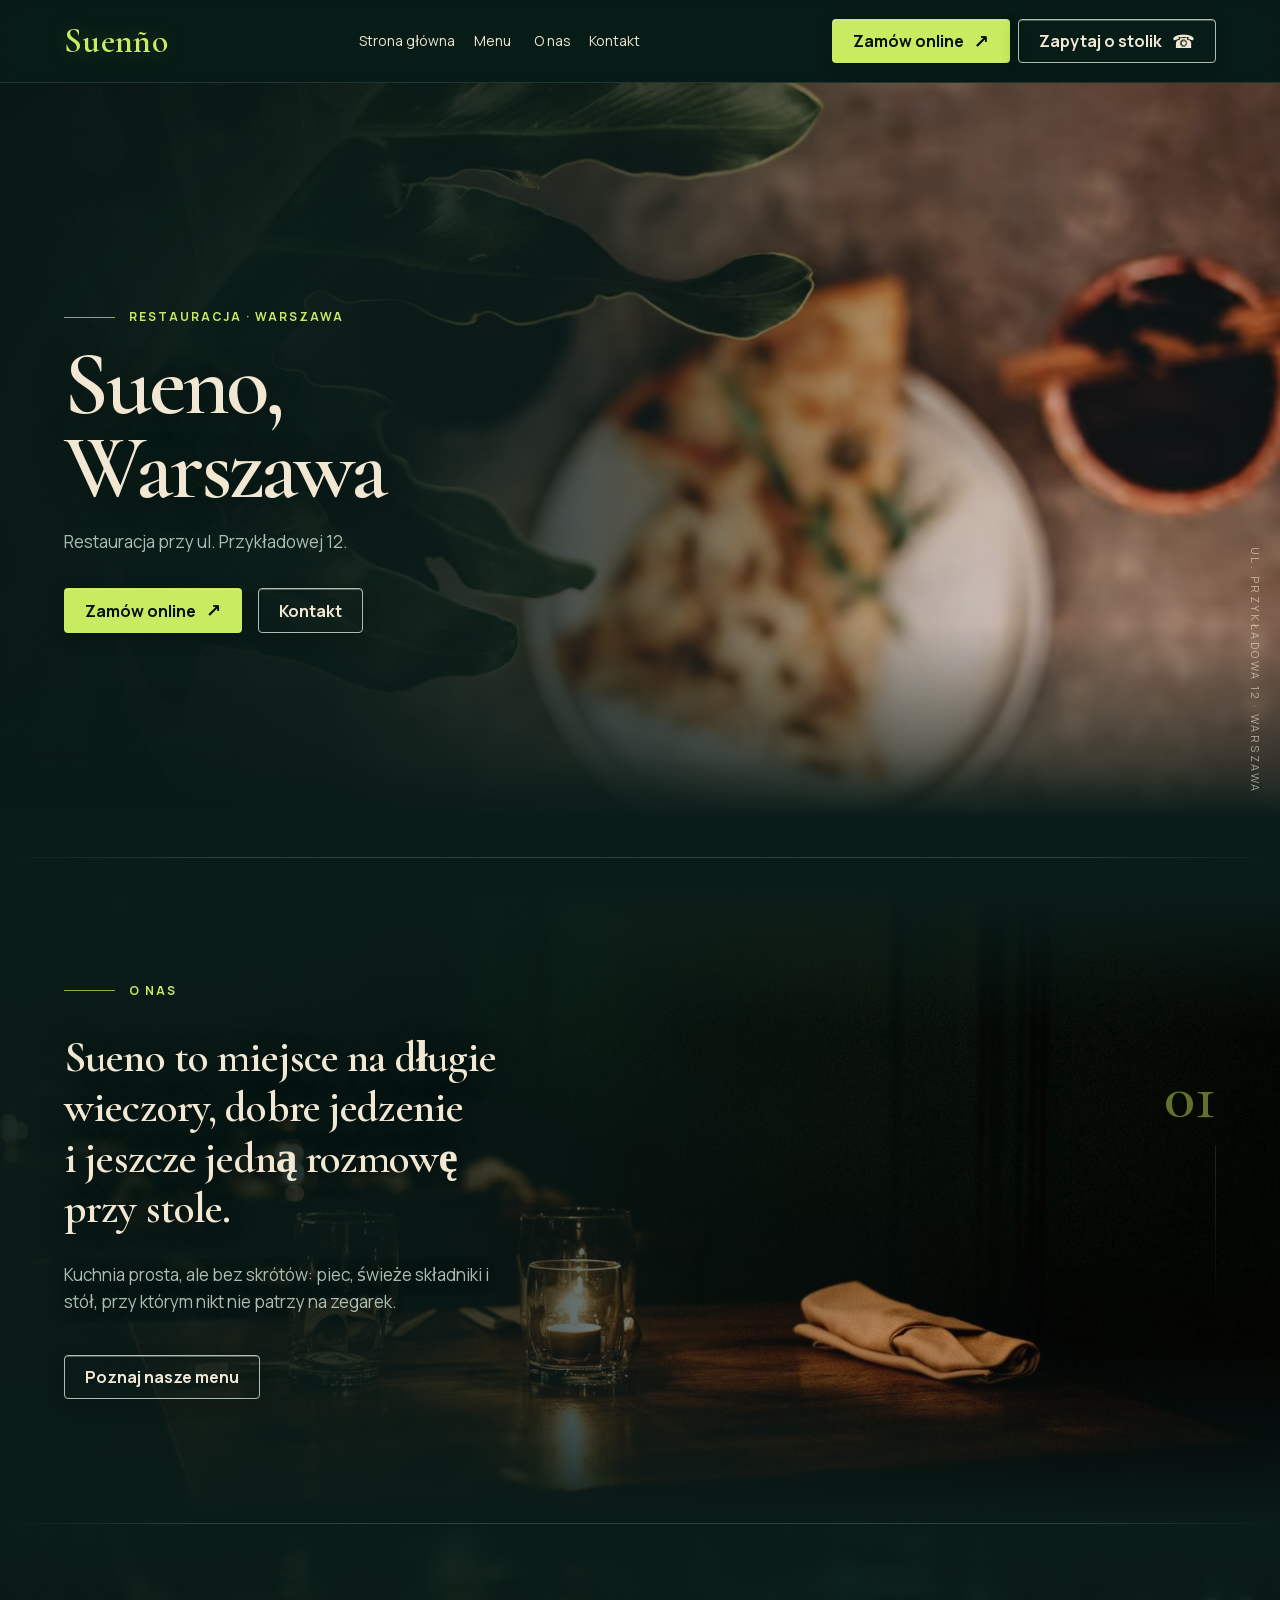
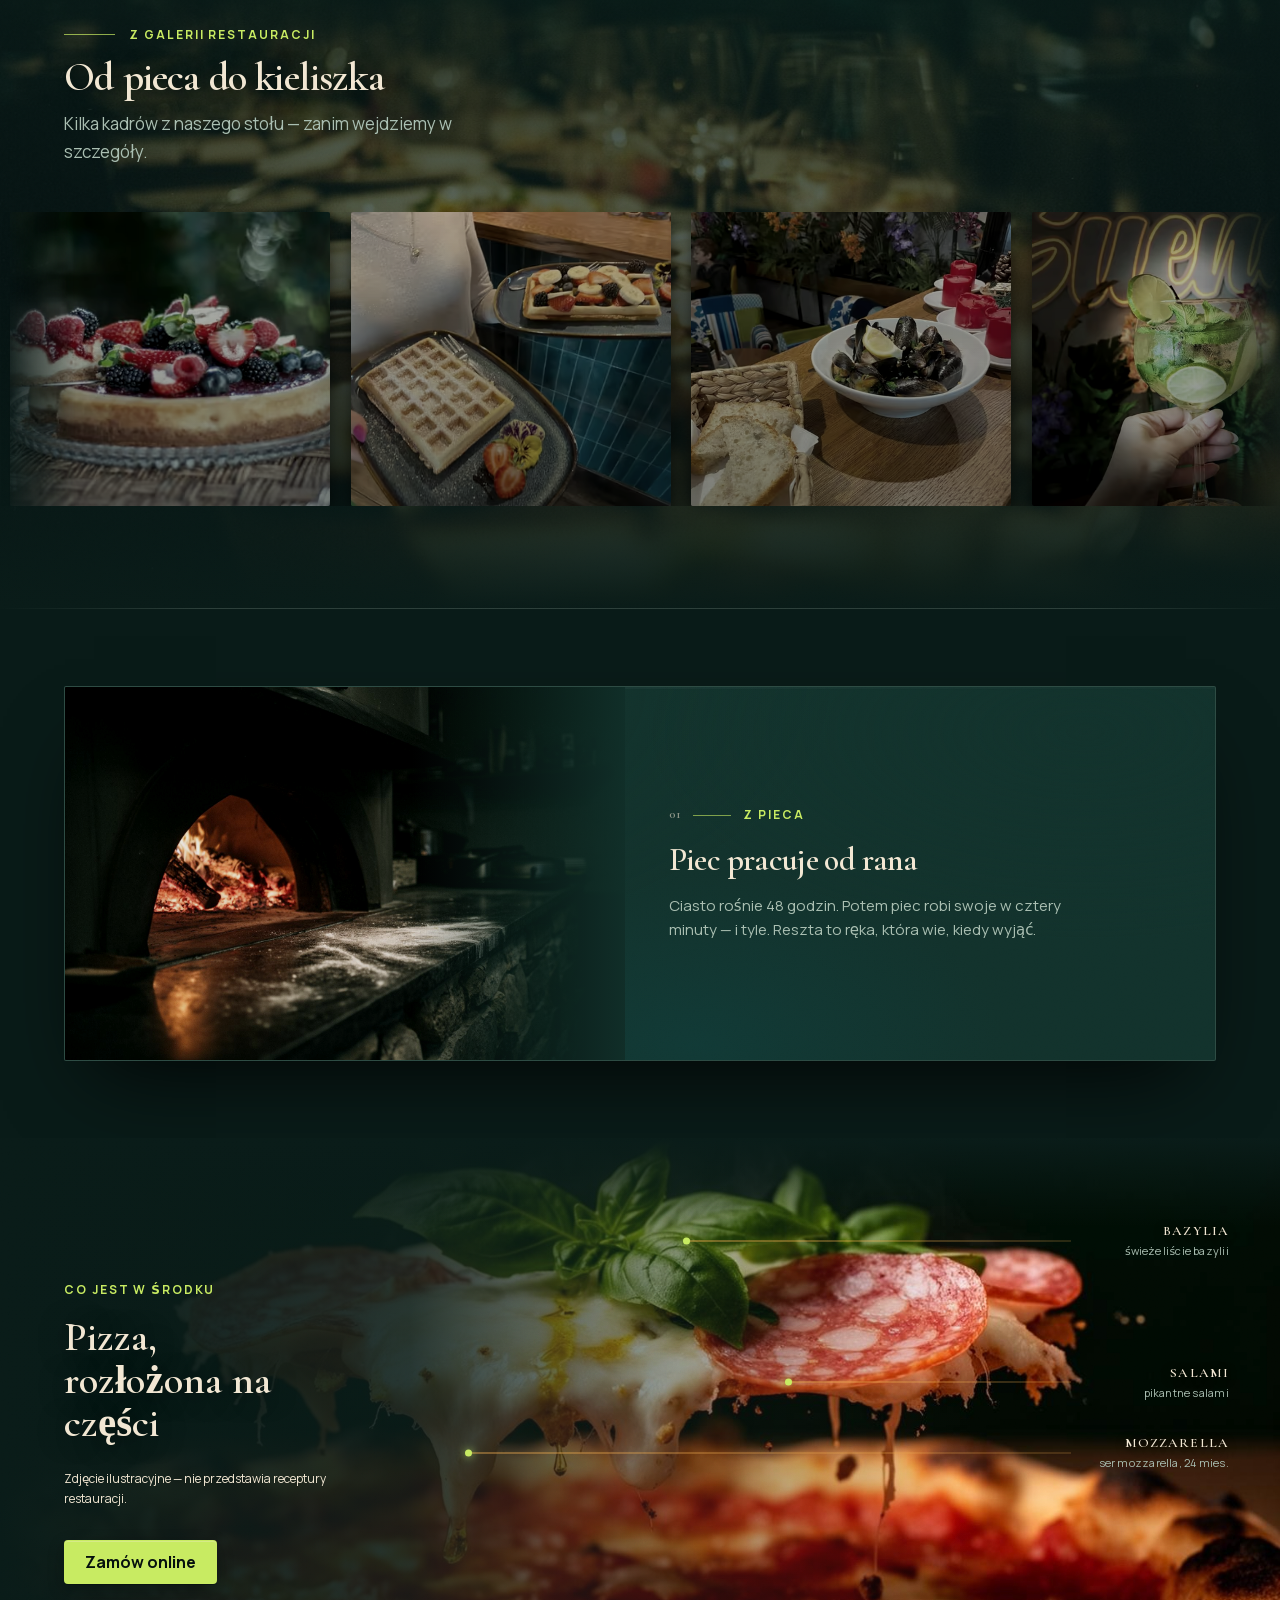
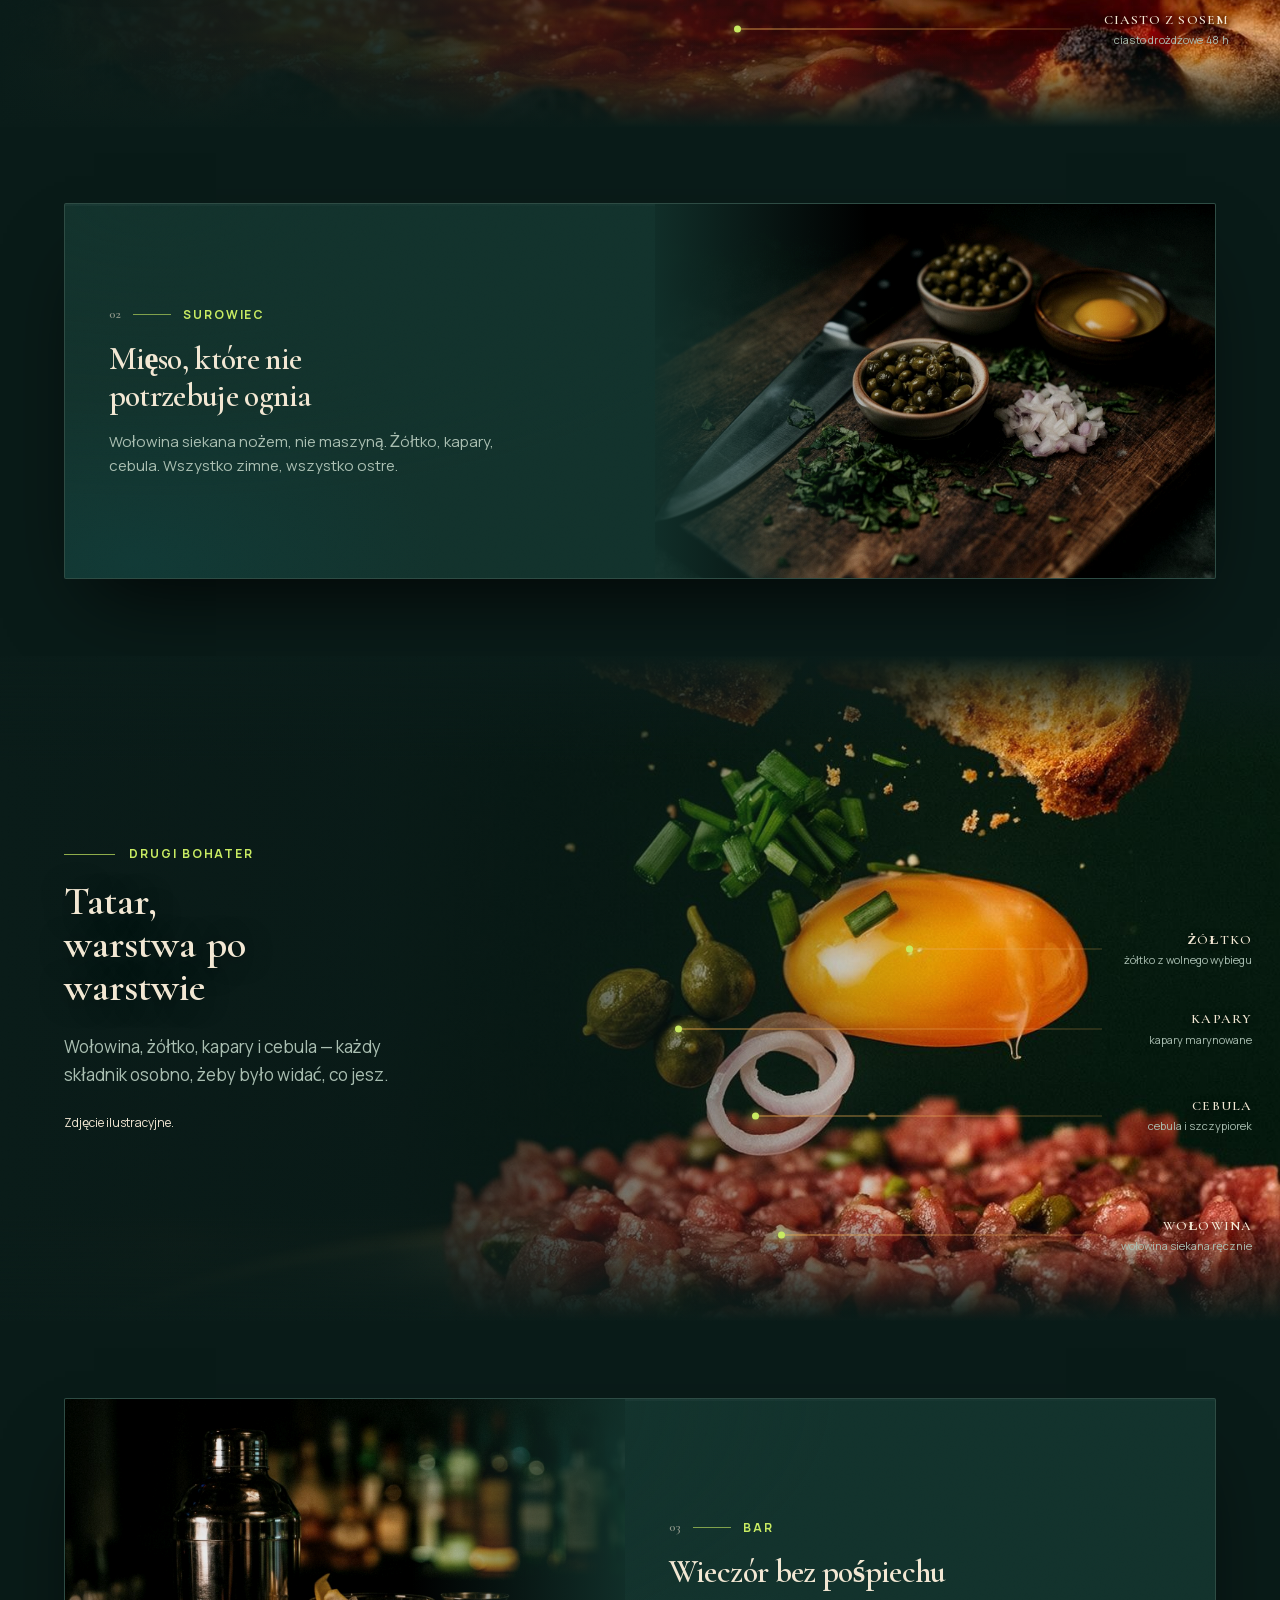
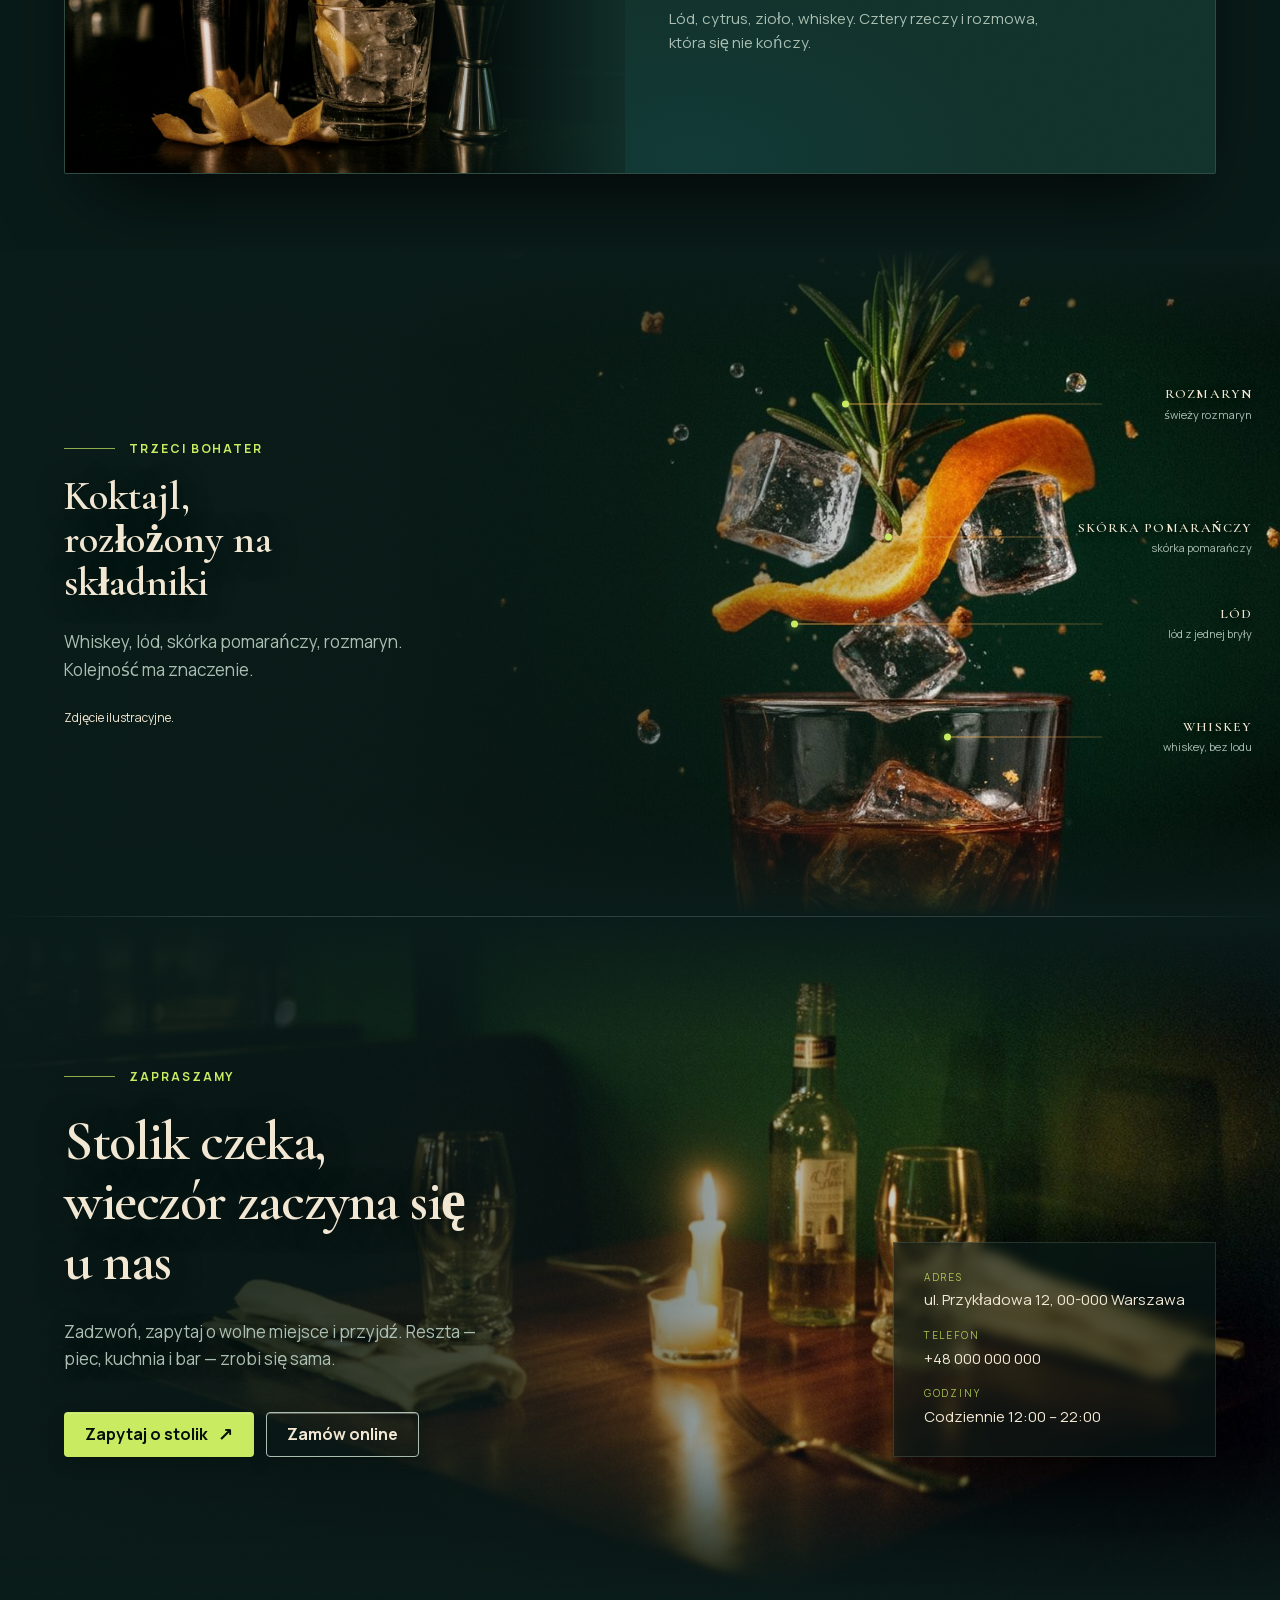
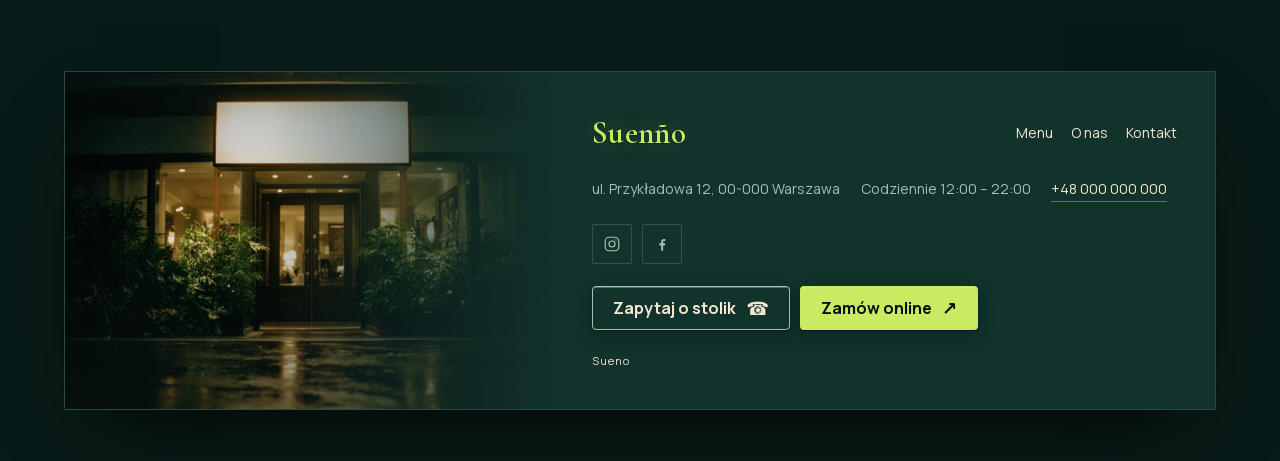
==== commit 9e245c08: "Deploy 2026-10-27 20:28" ====
--- a/index.html
+++ b/index.html
@@ -3,7 +3,7 @@
 <link rel="stylesheet" href="/_astro/index.DmydvalX.css">
 <link rel="stylesheet" href="/_astro/index.D6dPR72U.css">
 <style>.button[data-astro-cid-6ygtcg62]{min-height:var(--tap-min);min-width:var(--tap-min);padding:var(--btn-pad-md);border:1px solid transparent;border-radius:var(--radius-sm);display:inline-flex;align-items:center;justify-content:center;gap:10px;text-decoration:none;font-weight:700;line-height:1.25;box-shadow:var(--btn-shadow-1),var(--btn-inner-highlight);transition:transform .16s ease,box-shadow .16s ease,background-color .16s ease,color .16s ease;transform:translateY(0)}.button--md[data-astro-cid-6ygtcg62]{padding:var(--btn-pad-md)}.button--lg[data-astro-cid-6ygtcg62]{padding:var(--btn-pad-lg)}.button--primary[data-astro-cid-6ygtcg62]{background:var(--c-lime);color:var(--text-on-accent,var(--c-ink))}.button--secondary[data-astro-cid-6ygtcg62]{background:transparent;border-color:var(--c-sage);color:var(--text-primary)}.button--ghost[data-astro-cid-6ygtcg62]{background:transparent;color:var(--text-accent);box-shadow:none}.button__label[data-astro-cid-6ygtcg62],.button__icon[data-astro-cid-6ygtcg62]{display:inline-flex;align-items:center;line-height:1}.button__icon[data-astro-cid-6ygtcg62]{font-size:1.15em}.button[data-astro-cid-6ygtcg62]:active{transform:translateY(var(--btn-press-offset,1px));box-shadow:var(--btn-shadow-pressed)}.button[data-astro-cid-6ygtcg62]:focus-visible{outline:2px solid var(--focus-ring);outline-offset:3px}@media(hover:hover){.button[data-astro-cid-6ygtcg62]:hover{transform:translateY(var(--btn-lift-hover,-1px));box-shadow:var(--btn-shadow-2)}.button--ghost[data-astro-cid-6ygtcg62]:hover{box-shadow:var(--btn-shadow-1)}}@media(prefers-reduced-motion:reduce){.button[data-astro-cid-6ygtcg62]{transition:none}.button[data-astro-cid-6ygtcg62]:hover,.button[data-astro-cid-6ygtcg62]:active{transform:none}}
-</style></head> <body> <a class="skip-link" href="#main-content">Przejdź do treści</a> <header class="site-header" data-astro-cid-r7uuxm25> <div class="header-inner" data-astro-cid-r7uuxm25> <a class="logo logo--header" href="/" aria-label="Sueno — strona główna"> <span class="logo__word" aria-hidden="true">Suen&#241;o</span> </a>  <nav class="desktop-nav" aria-label="Nawigacja główna" data-astro-cid-r7uuxm25><a href="/" data-astro-cid-r7uuxm25>Strona główna</a><a href="/menu" data-astro-cid-r7uuxm25>Menu</a><a href="/o-nas" data-astro-cid-r7uuxm25>O nas</a><a href="/kontakt" data-astro-cid-r7uuxm25>Kontakt</a></nav> <div class="header-actions" data-astro-cid-r7uuxm25><a class="button button--primary button--md" href="https://example.com/zamowienie" target="_blank" rel="noopener noreferrer" data-astro-cid-6ygtcg62><span class="button__label" data-astro-cid-6ygtcg62>Zamów online</span><span class="button__icon" aria-hidden="true" data-astro-cid-6ygtcg62>↗</span></a> <a class="button button--secondary button--md" href="tel:+48000000000" data-astro-cid-6ygtcg62><span class="button__label" data-astro-cid-6ygtcg62>Zapytaj o stolik</span><span class="button__icon" aria-hidden="true" data-astro-cid-6ygtcg62>☎</span></a> </div> <div class="mobile-only" data-astro-cid-rhwoumtj> <div class="mobile-actions" data-astro-cid-rhwoumtj><a class="button button--primary button--md" href="https://example.com/zamowienie" target="_blank" rel="noopener noreferrer" data-astro-cid-6ygtcg62><span class="button__label" data-astro-cid-6ygtcg62>Zamów online</span></a> <button class="drawer-trigger" type="button" aria-label="Otwórz menu" aria-expanded="false" aria-controls="mobile-drawer" data-astro-cid-rhwoumtj>☰</button></div> <dialog id="mobile-drawer" class="drawer" aria-label="Menu główne" data-astro-cid-rhwoumtj> <div class="drawer-head" data-astro-cid-rhwoumtj><span class="drawer-wordmark" data-astro-cid-rhwoumtj>Sueno</span><button class="drawer-close" type="button" aria-label="Zamknij menu" data-astro-cid-rhwoumtj>×</button></div> <nav aria-label="Menu mobilne" data-astro-cid-rhwoumtj><a href="/" data-astro-cid-rhwoumtj>Strona główna</a><a href="/menu" data-astro-cid-rhwoumtj>Menu</a><a href="/o-nas" data-astro-cid-rhwoumtj>O nas</a><a href="/kontakt" data-astro-cid-rhwoumtj>Kontakt</a></nav> <div class="drawer-actions" data-astro-cid-rhwoumtj><a class="button button--primary button--md" href="https://example.com/zamowienie" target="_blank" rel="noopener noreferrer" data-astro-cid-6ygtcg62><span class="button__label" data-astro-cid-6ygtcg62>Zamów online</span></a> <a class="button button--secondary button--md" href="tel:+48000000000" data-astro-cid-6ygtcg62><span class="button__label" data-astro-cid-6ygtcg62>Zapytaj o stolik</span></a> </div> </dialog> </div> <script type="module">const r=document.querySelector(".drawer-trigger"),e=document.querySelector("#mobile-drawer"),i=document.querySelector(".drawer-close");if(r&&e&&i){const c=()=>[...e.querySelectorAll("a[href],button:not([disabled])")];r.addEventListener("click",()=>{e.showModal(),r.setAttribute("aria-expanded","true"),c()[0]?.focus()}),i.addEventListener("click",()=>e.close()),e.addEventListener("close",()=>{r.setAttribute("aria-expanded","false"),r.focus()}),e.addEventListener("click",t=>{t.target.closest("a[href]")&&e.close()}),e.addEventListener("keydown",t=>{if(t.key!=="Tab")return;const s=c(),o=s[0],a=s.at(-1);t.shiftKey&&document.activeElement===o?(t.preventDefault(),a?.focus()):!t.shiftKey&&document.activeElement===a&&(t.preventDefault(),o?.focus())})}</script>  </div> </header>  <main id="main-content"><section class="hero" id="hero" aria-labelledby="hero-title" data-astro-cid-anhloy43> <div class="hero__media" aria-hidden="true" data-astro-cid-anhloy43> <picture data-astro-cid-anhloy43> <source type="image/avif" srcset="/images/hero/e01-013-480.avif 480w, /images/hero/e01-013-960.avif 960w, /images/hero/e01-013-1440.avif 1440w, /images/hero/e01-013-1920.avif 1920w, /images/hero/e01-013-2560.avif 2000w" sizes="100vw" data-astro-cid-anhloy43> <source type="image/webp" srcset="/images/hero/e01-013-480.webp 480w, /images/hero/e01-013-960.webp 960w, /images/hero/e01-013-1440.webp 1440w, /images/hero/e01-013-1920.webp 1920w, /images/hero/e01-013-2560.webp 2000w" sizes="100vw" data-astro-cid-anhloy43> <img src="/images/hero/e01-013-1440.jpg" srcset="/images/hero/e01-013-480.jpg 480w, /images/hero/e01-013-960.jpg 960w, /images/hero/e01-013-1440.jpg 1440w, /images/hero/e01-013-1920.jpg 1920w, /images/hero/e01-013-2560.jpg 2000w" sizes="100vw" alt="" width="2000" height="1333" fetchpriority="high" decoding="async" data-astro-cid-anhloy43> </picture> <span class="hero__scrim" aria-hidden="true" data-astro-cid-anhloy43></span> <span class="hero__vignette" aria-hidden="true" data-astro-cid-anhloy43></span> <span class="hero__grain" aria-hidden="true" data-astro-cid-anhloy43></span> </div> <div class="hero__copy" data-astro-cid-anhloy43> <p class="eyebrow" data-astro-cid-anhloy43><span class="eyebrow__rule" aria-hidden="true" data-astro-cid-anhloy43></span>Restauracja · Kiełczów</p> <h1 id="hero-title" data-astro-cid-anhloy43>Sueno,<br data-astro-cid-anhloy43>Kiełczów</h1> <p class="lead" data-astro-cid-anhloy43>Restauracja przy ul. Wrocławskiej 83.</p> <div class="actions" data-astro-cid-anhloy43> <a class="button button--primary button--md" href="https://example.com/zamowienie" target="_blank" rel="noopener noreferrer" data-astro-cid-6ygtcg62><span class="button__label" data-astro-cid-6ygtcg62>Zamów online</span><span class="button__icon" aria-hidden="true" data-astro-cid-6ygtcg62>↗</span></a>  <a class="button button--secondary button--md" href="/kontakt" data-astro-cid-6ygtcg62><span class="button__label" data-astro-cid-6ygtcg62>Kontakt</span></a>  </div> </div> <p class="hero__side" aria-hidden="true" data-astro-cid-anhloy43>ul. Wrocławska 83 · Kiełczów</p> </section> <section class="prologue" id="o-nas" aria-labelledby="prologue-title" data-astro-cid-bjxv5cov> <div class="prologue__media" aria-hidden="true" data-astro-cid-bjxv5cov> <img src="/scene/prologue-interior.jpg" alt="" width="1536" height="1024" loading="lazy" decoding="async" data-astro-cid-bjxv5cov> <span class="prologue__scrim" data-astro-cid-bjxv5cov></span> <span class="prologue__grain" data-astro-cid-bjxv5cov></span> </div> <div class="prologue__inner" data-astro-cid-bjxv5cov> <div class="prologue__copy" data-astro-cid-bjxv5cov> <p class="prologue__eyebrow" data-astro-cid-bjxv5cov><span class="prologue__rule" aria-hidden="true" data-astro-cid-bjxv5cov></span>O nas</p> <h2 id="prologue-title" class="prologue__title" data-astro-cid-bjxv5cov>
+</style></head> <body> <a class="skip-link" href="#main-content">Przejdź do treści</a> <header class="site-header" data-astro-cid-r7uuxm25> <div class="header-inner" data-astro-cid-r7uuxm25> <a class="logo logo--header" href="/" aria-label="Sueno — strona główna"> <span class="logo__word" aria-hidden="true">Suen&#241;o</span> </a>  <nav class="desktop-nav" aria-label="Nawigacja główna" data-astro-cid-r7uuxm25><a href="/" data-astro-cid-r7uuxm25>Strona główna</a><a href="/menu" data-astro-cid-r7uuxm25>Menu</a><a href="/o-nas" data-astro-cid-r7uuxm25>O nas</a><a href="/kontakt" data-astro-cid-r7uuxm25>Kontakt</a></nav> <div class="header-actions" data-astro-cid-r7uuxm25><a class="button button--primary button--md" href="https://example.com/zamowienie" target="_blank" rel="noopener noreferrer" data-astro-cid-6ygtcg62><span class="button__label" data-astro-cid-6ygtcg62>Zamów online</span><span class="button__icon" aria-hidden="true" data-astro-cid-6ygtcg62>↗</span></a> <a class="button button--secondary button--md" href="tel:+48000000000" data-astro-cid-6ygtcg62><span class="button__label" data-astro-cid-6ygtcg62>Zapytaj o stolik</span><span class="button__icon" aria-hidden="true" data-astro-cid-6ygtcg62>☎</span></a> </div> <div class="mobile-only" data-astro-cid-rhwoumtj> <div class="mobile-actions" data-astro-cid-rhwoumtj><a class="button button--primary button--md" href="https://example.com/zamowienie" target="_blank" rel="noopener noreferrer" data-astro-cid-6ygtcg62><span class="button__label" data-astro-cid-6ygtcg62>Zamów online</span></a> <button class="drawer-trigger" type="button" aria-label="Otwórz menu" aria-expanded="false" aria-controls="mobile-drawer" data-astro-cid-rhwoumtj>☰</button></div> <dialog id="mobile-drawer" class="drawer" aria-label="Menu główne" data-astro-cid-rhwoumtj> <div class="drawer-head" data-astro-cid-rhwoumtj><span class="drawer-wordmark" data-astro-cid-rhwoumtj>Sueno</span><button class="drawer-close" type="button" aria-label="Zamknij menu" data-astro-cid-rhwoumtj>×</button></div> <nav aria-label="Menu mobilne" data-astro-cid-rhwoumtj><a href="/" data-astro-cid-rhwoumtj>Strona główna</a><a href="/menu" data-astro-cid-rhwoumtj>Menu</a><a href="/o-nas" data-astro-cid-rhwoumtj>O nas</a><a href="/kontakt" data-astro-cid-rhwoumtj>Kontakt</a></nav> <div class="drawer-actions" data-astro-cid-rhwoumtj><a class="button button--primary button--md" href="https://example.com/zamowienie" target="_blank" rel="noopener noreferrer" data-astro-cid-6ygtcg62><span class="button__label" data-astro-cid-6ygtcg62>Zamów online</span></a> <a class="button button--secondary button--md" href="tel:+48000000000" data-astro-cid-6ygtcg62><span class="button__label" data-astro-cid-6ygtcg62>Zapytaj o stolik</span></a> </div> </dialog> </div> <script type="module">const r=document.querySelector(".drawer-trigger"),e=document.querySelector("#mobile-drawer"),i=document.querySelector(".drawer-close");if(r&&e&&i){const c=()=>[...e.querySelectorAll("a[href],button:not([disabled])")];r.addEventListener("click",()=>{e.showModal(),r.setAttribute("aria-expanded","true"),c()[0]?.focus()}),i.addEventListener("click",()=>e.close()),e.addEventListener("close",()=>{r.setAttribute("aria-expanded","false"),r.focus()}),e.addEventListener("click",t=>{t.target.closest("a[href]")&&e.close()}),e.addEventListener("keydown",t=>{if(t.key!=="Tab")return;const s=c(),o=s[0],a=s.at(-1);t.shiftKey&&document.activeElement===o?(t.preventDefault(),a?.focus()):!t.shiftKey&&document.activeElement===a&&(t.preventDefault(),o?.focus())})}</script>  </div> </header>  <main id="main-content"><section class="hero" id="hero" aria-labelledby="hero-title" data-astro-cid-anhloy43> <div class="hero__media" aria-hidden="true" data-astro-cid-anhloy43> <picture data-astro-cid-anhloy43> <source type="image/avif" srcset="/images/hero/e01-013-480.avif 480w, /images/hero/e01-013-960.avif 960w, /images/hero/e01-013-1440.avif 1440w, /images/hero/e01-013-1920.avif 1920w, /images/hero/e01-013-2560.avif 2000w" sizes="100vw" data-astro-cid-anhloy43> <source type="image/webp" srcset="/images/hero/e01-013-480.webp 480w, /images/hero/e01-013-960.webp 960w, /images/hero/e01-013-1440.webp 1440w, /images/hero/e01-013-1920.webp 1920w, /images/hero/e01-013-2560.webp 2000w" sizes="100vw" data-astro-cid-anhloy43> <img src="/images/hero/e01-013-1440.jpg" srcset="/images/hero/e01-013-480.jpg 480w, /images/hero/e01-013-960.jpg 960w, /images/hero/e01-013-1440.jpg 1440w, /images/hero/e01-013-1920.jpg 1920w, /images/hero/e01-013-2560.jpg 2000w" sizes="100vw" alt="" width="2000" height="1333" fetchpriority="high" decoding="async" data-astro-cid-anhloy43> </picture> <span class="hero__scrim" aria-hidden="true" data-astro-cid-anhloy43></span> <span class="hero__vignette" aria-hidden="true" data-astro-cid-anhloy43></span> <span class="hero__grain" aria-hidden="true" data-astro-cid-anhloy43></span> </div> <div class="hero__copy" data-astro-cid-anhloy43> <p class="eyebrow" data-astro-cid-anhloy43><span class="eyebrow__rule" aria-hidden="true" data-astro-cid-anhloy43></span>Restauracja · Warszawa</p> <h1 id="hero-title" data-astro-cid-anhloy43>Sueno,<br data-astro-cid-anhloy43>Warszawa</h1> <p class="lead" data-astro-cid-anhloy43>Restauracja przy ul. Przykładowej 12.</p> <div class="actions" data-astro-cid-anhloy43> <a class="button button--primary button--md" href="https://example.com/zamowienie" target="_blank" rel="noopener noreferrer" data-astro-cid-6ygtcg62><span class="button__label" data-astro-cid-6ygtcg62>Zamów online</span><span class="button__icon" aria-hidden="true" data-astro-cid-6ygtcg62>↗</span></a>  <a class="button button--secondary button--md" href="/kontakt" data-astro-cid-6ygtcg62><span class="button__label" data-astro-cid-6ygtcg62>Kontakt</span></a>  </div> </div> <p class="hero__side" aria-hidden="true" data-astro-cid-anhloy43>ul. Przykładowa 12 · Warszawa</p> </section> <section class="prologue" id="o-nas" aria-labelledby="prologue-title" data-astro-cid-bjxv5cov> <div class="prologue__media" aria-hidden="true" data-astro-cid-bjxv5cov> <img src="/scene/prologue-interior.jpg" alt="" width="1536" height="1024" loading="lazy" decoding="async" data-astro-cid-bjxv5cov> <span class="prologue__scrim" data-astro-cid-bjxv5cov></span> <span class="prologue__grain" data-astro-cid-bjxv5cov></span> </div> <div class="prologue__inner" data-astro-cid-bjxv5cov> <div class="prologue__copy" data-astro-cid-bjxv5cov> <p class="prologue__eyebrow" data-astro-cid-bjxv5cov><span class="prologue__rule" aria-hidden="true" data-astro-cid-bjxv5cov></span>O nas</p> <h2 id="prologue-title" class="prologue__title" data-astro-cid-bjxv5cov>
 Sueno to miejsce na długie wieczory, dobre jedzenie i jeszcze jedną rozmowę przy stole.
 </h2> <p class="prologue__lead" data-astro-cid-bjxv5cov>
 Kuchnia prosta, ale bez skrótów: piec, świeże składniki i stół, przy którym nikt nie patrzy na zegarek.
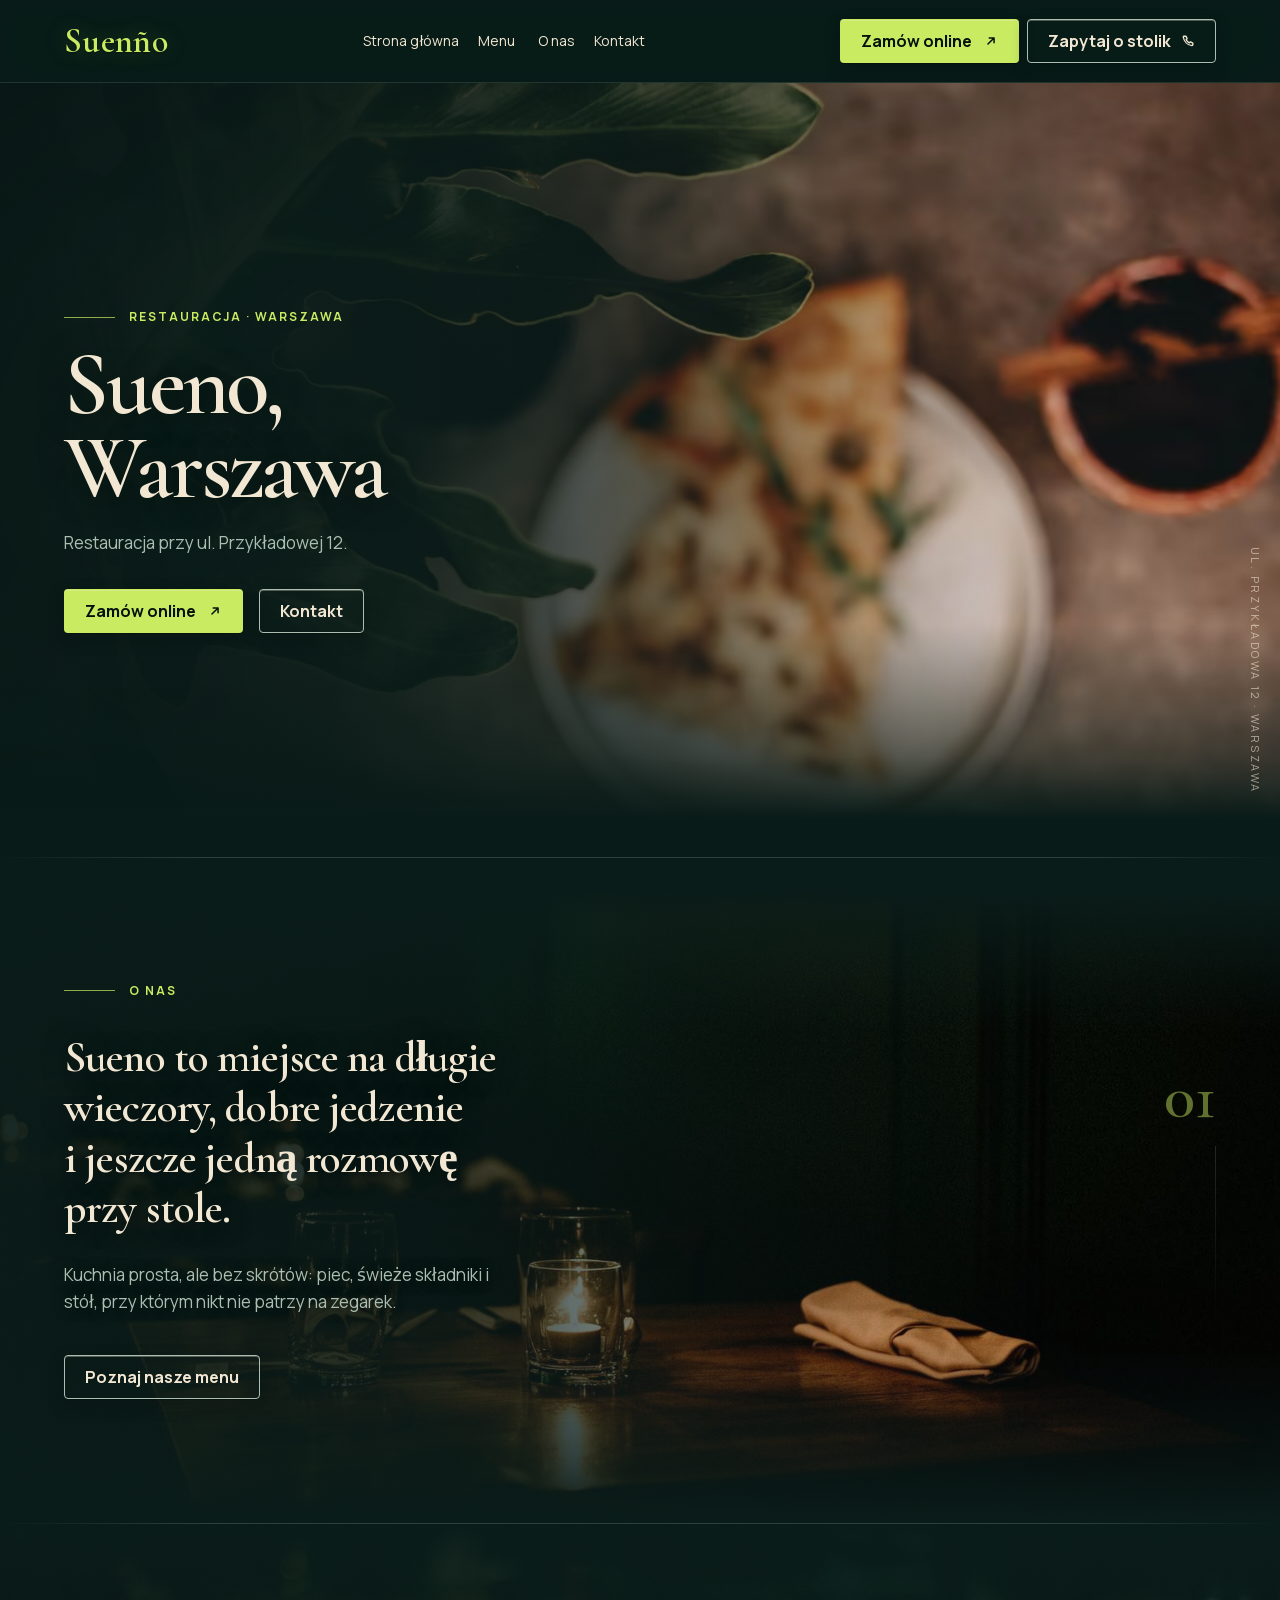
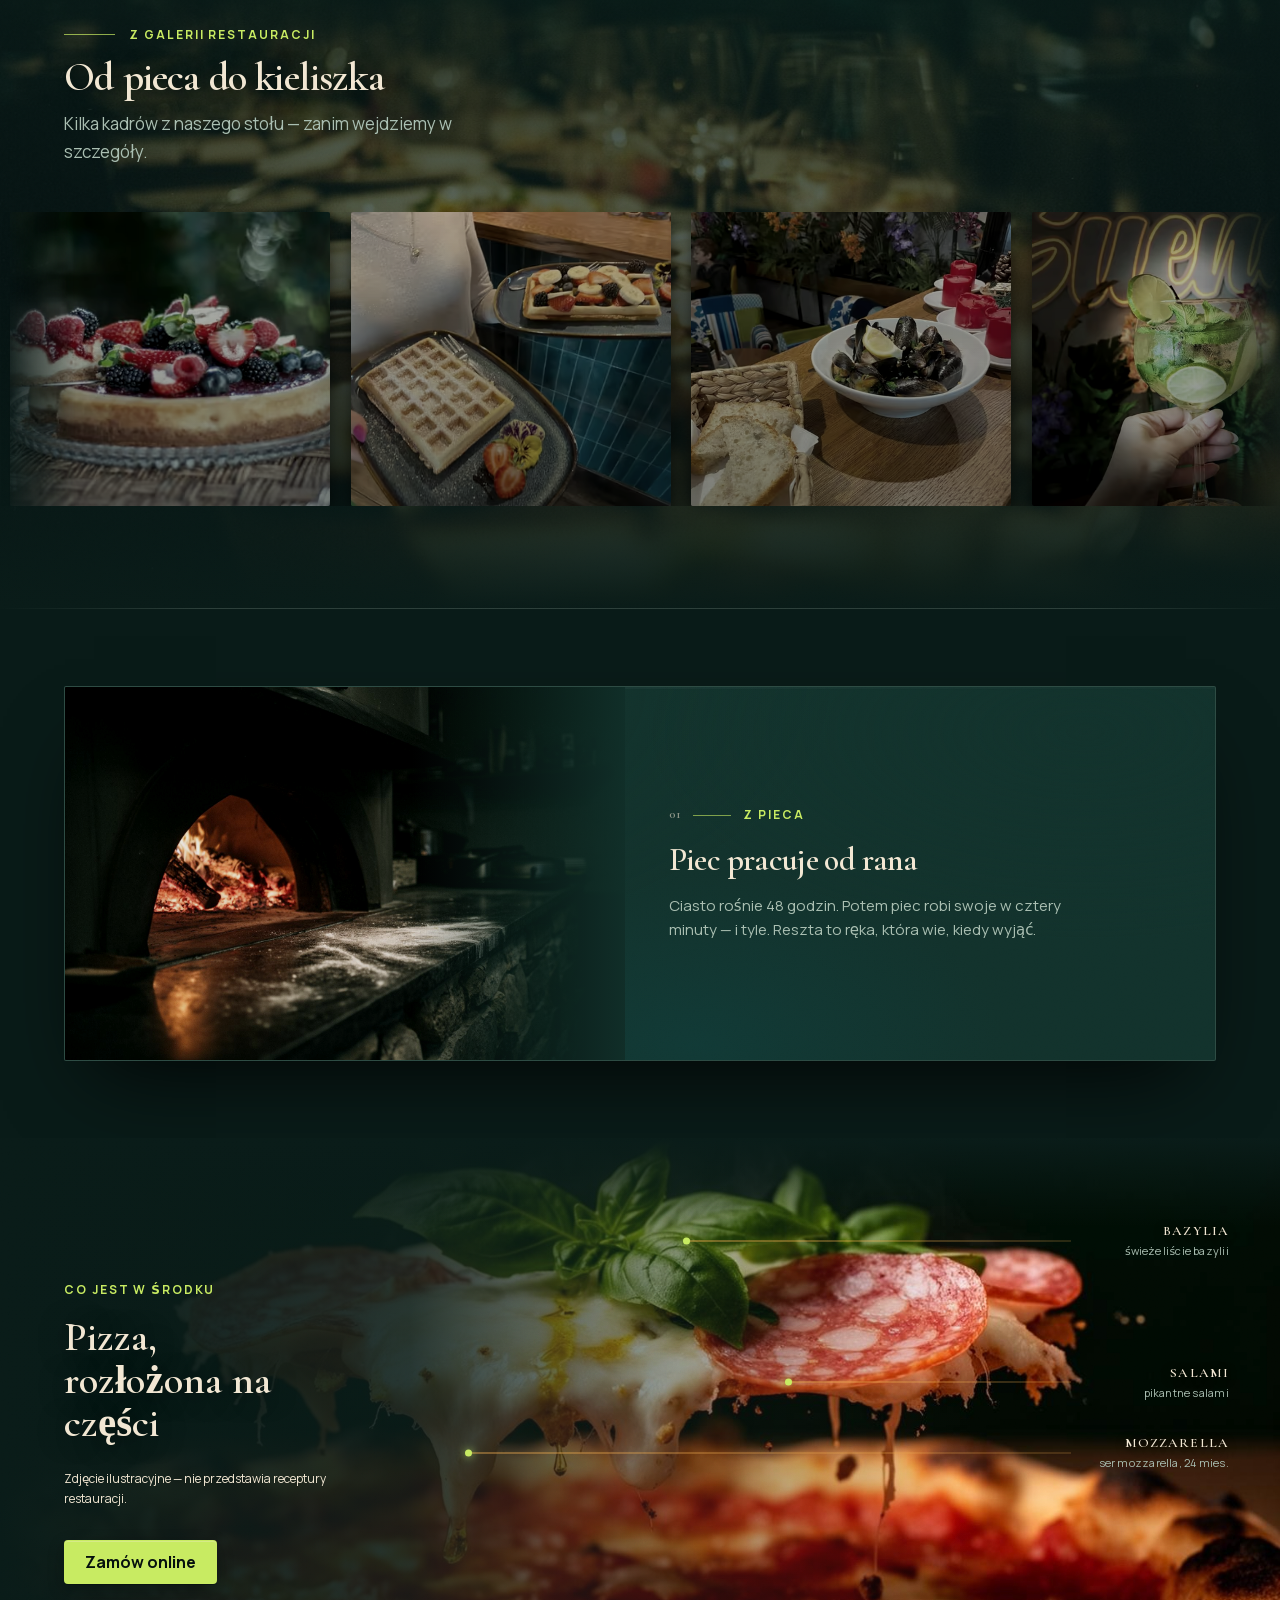
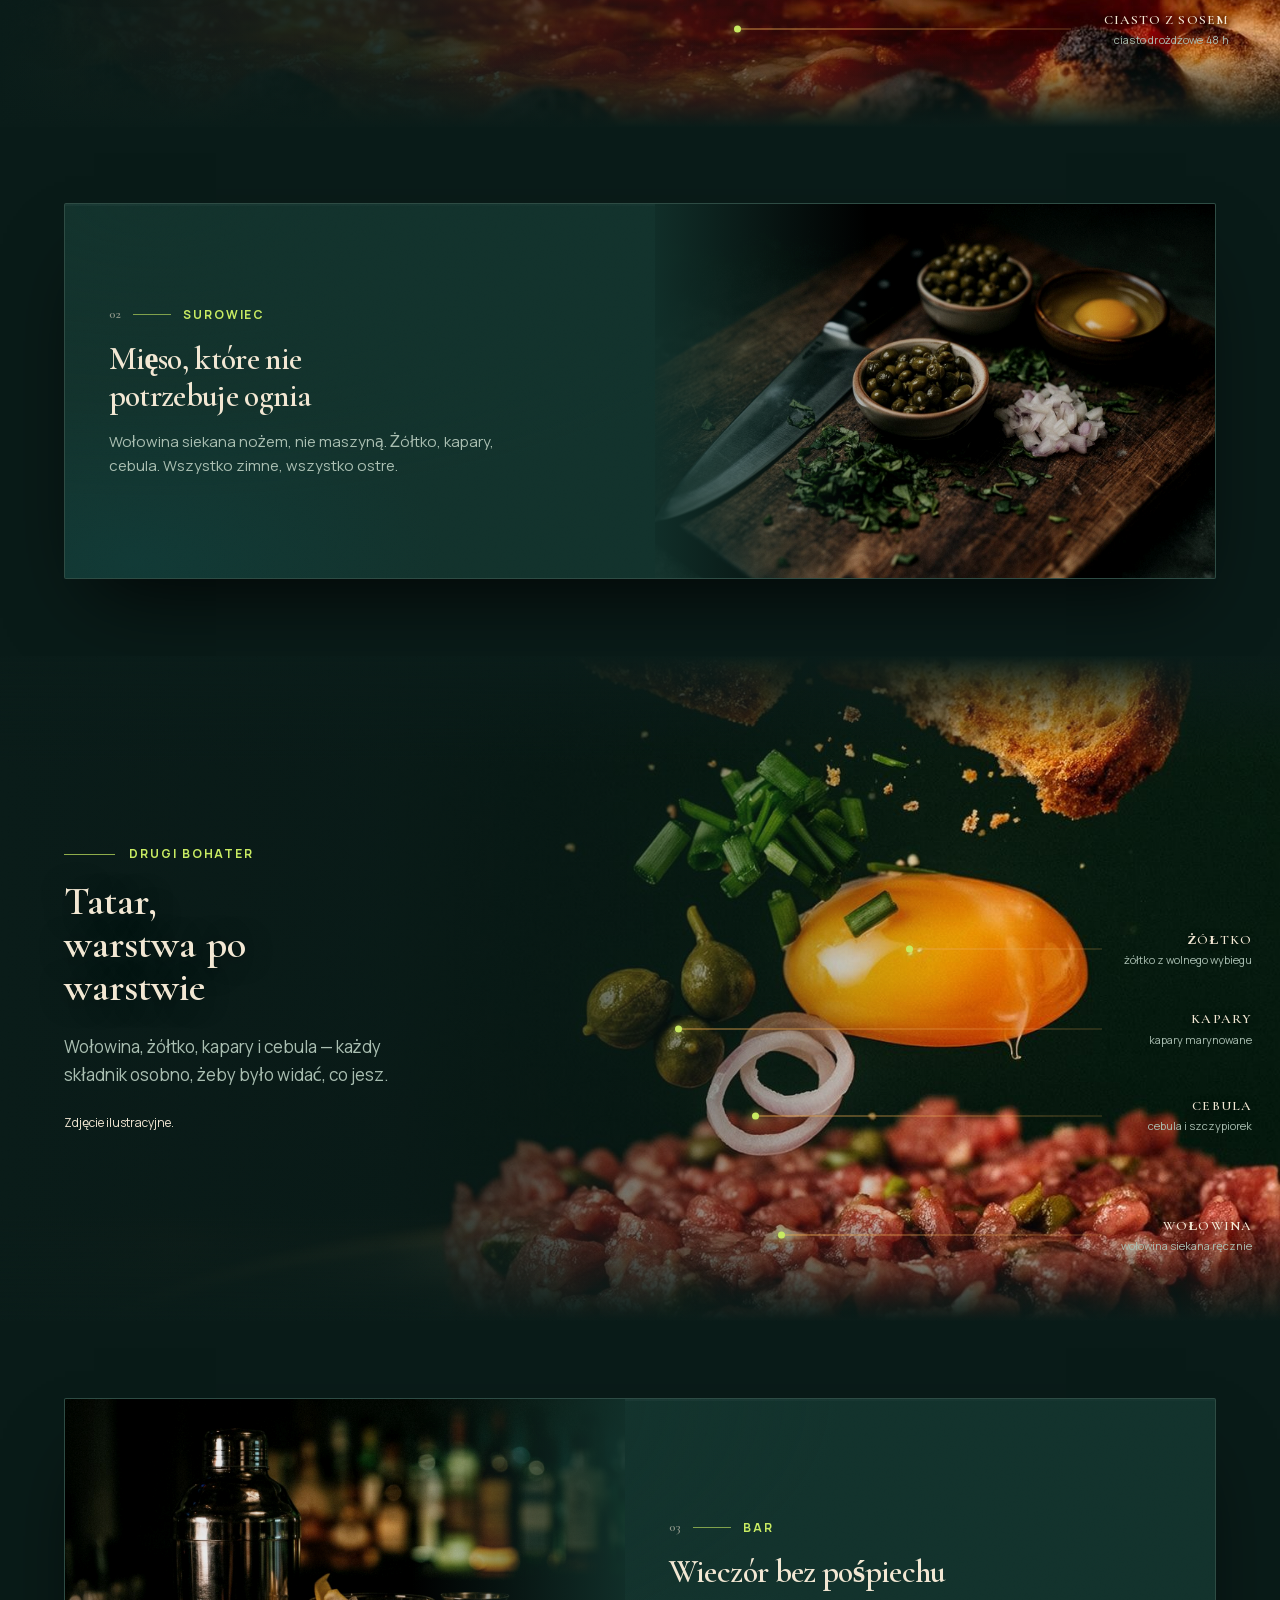
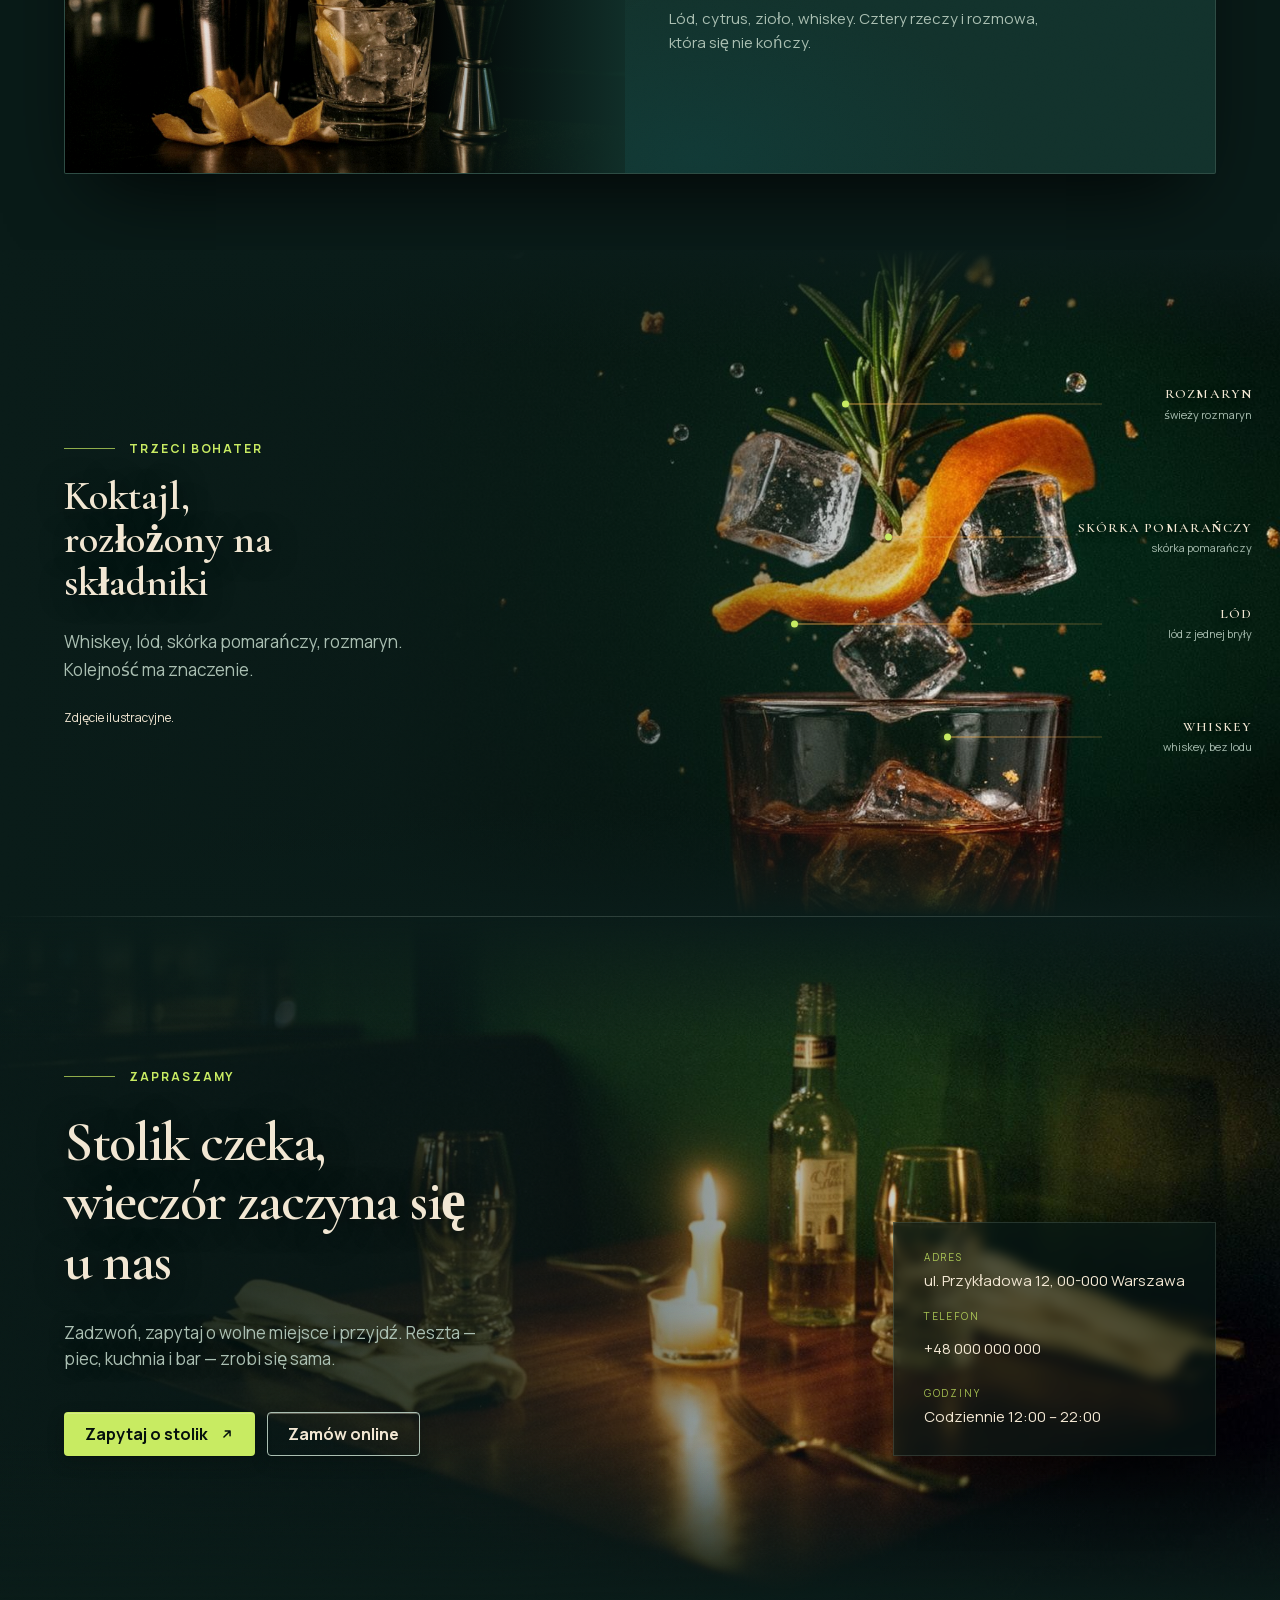
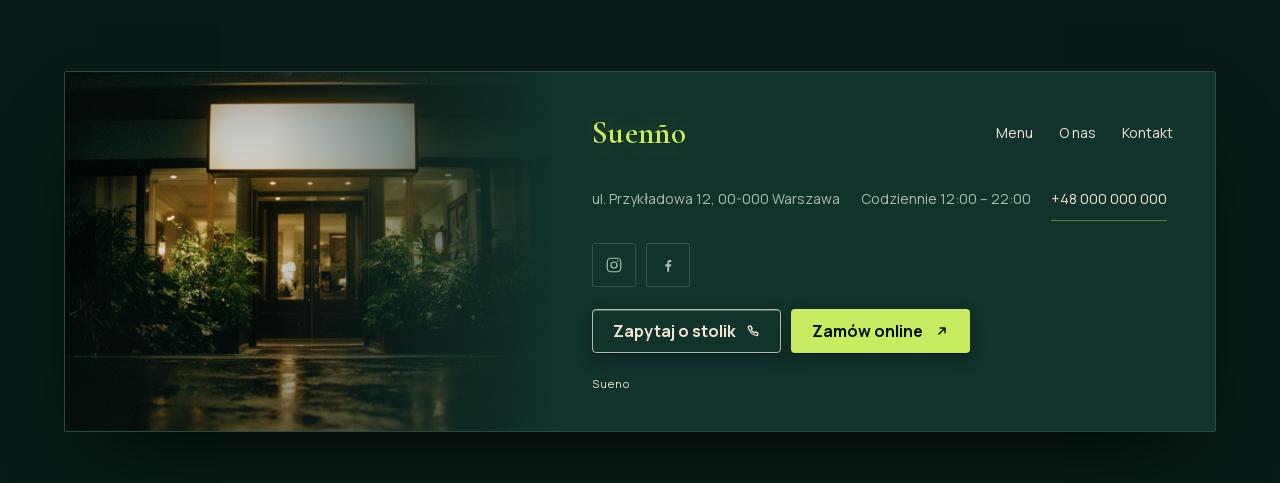
==== commit ff3ec91e: "Deploy 2026-10-27 20:35" ====
--- a/index.html
+++ b/index.html
@@ -1,12 +1,12 @@
 <!DOCTYPE html><html lang="pl"> <head><meta charset="UTF-8"><link rel="icon" href="data:,"><meta name="viewport" content="width=device-width, initial-scale=1"><title>Sueno — restauracja</title><meta name="description" content="Sueno, ul. Przykładowa 12, 00-000 Warszawa."><link rel="canonical" href="https://www.suenokielczow.pl/"><meta property="og:type" content="website"><meta property="og:title" content="Sueno — restauracja"><meta property="og:description" content="Sueno, ul. Przykładowa 12, 00-000 Warszawa."><meta property="og:url" content="https://www.suenokielczow.pl/"><meta property="og:locale" content="pl_PL"><meta name="twitter:card" content="summary"><meta name="twitter:title" content="Sueno — restauracja"><meta name="twitter:description" content="Sueno, ul. Przykładowa 12, 00-000 Warszawa."><link rel="preload" href="/fonts/cormorant-garamond-600-latin.woff2" as="font" type="font/woff2" crossorigin><link rel="preload" href="/fonts/manrope-400-latin.woff2" as="font" type="font/woff2" crossorigin><style>[data-motion=section-rise],[data-motion=gallery-grid]>*{opacity:1;transform:none}@media(prefers-reduced-motion:reduce){[data-motion],[data-motion] *{opacity:1!important;transform:none!important}}
 </style>
-<link rel="stylesheet" href="/_astro/index.DmydvalX.css">
-<link rel="stylesheet" href="/_astro/index.D6dPR72U.css">
-<style>.button[data-astro-cid-6ygtcg62]{min-height:var(--tap-min);min-width:var(--tap-min);padding:var(--btn-pad-md);border:1px solid transparent;border-radius:var(--radius-sm);display:inline-flex;align-items:center;justify-content:center;gap:10px;text-decoration:none;font-weight:700;line-height:1.25;box-shadow:var(--btn-shadow-1),var(--btn-inner-highlight);transition:transform .16s ease,box-shadow .16s ease,background-color .16s ease,color .16s ease;transform:translateY(0)}.button--md[data-astro-cid-6ygtcg62]{padding:var(--btn-pad-md)}.button--lg[data-astro-cid-6ygtcg62]{padding:var(--btn-pad-lg)}.button--primary[data-astro-cid-6ygtcg62]{background:var(--c-lime);color:var(--text-on-accent,var(--c-ink))}.button--secondary[data-astro-cid-6ygtcg62]{background:transparent;border-color:var(--c-sage);color:var(--text-primary)}.button--ghost[data-astro-cid-6ygtcg62]{background:transparent;color:var(--text-accent);box-shadow:none}.button__label[data-astro-cid-6ygtcg62],.button__icon[data-astro-cid-6ygtcg62]{display:inline-flex;align-items:center;line-height:1}.button__icon[data-astro-cid-6ygtcg62]{font-size:1.15em}.button[data-astro-cid-6ygtcg62]:active{transform:translateY(var(--btn-press-offset,1px));box-shadow:var(--btn-shadow-pressed)}.button[data-astro-cid-6ygtcg62]:focus-visible{outline:2px solid var(--focus-ring);outline-offset:3px}@media(hover:hover){.button[data-astro-cid-6ygtcg62]:hover{transform:translateY(var(--btn-lift-hover,-1px));box-shadow:var(--btn-shadow-2)}.button--ghost[data-astro-cid-6ygtcg62]:hover{box-shadow:var(--btn-shadow-1)}}@media(prefers-reduced-motion:reduce){.button[data-astro-cid-6ygtcg62]{transition:none}.button[data-astro-cid-6ygtcg62]:hover,.button[data-astro-cid-6ygtcg62]:active{transform:none}}
-</style></head> <body> <a class="skip-link" href="#main-content">Przejdź do treści</a> <header class="site-header" data-astro-cid-r7uuxm25> <div class="header-inner" data-astro-cid-r7uuxm25> <a class="logo logo--header" href="/" aria-label="Sueno — strona główna"> <span class="logo__word" aria-hidden="true">Suen&#241;o</span> </a>  <nav class="desktop-nav" aria-label="Nawigacja główna" data-astro-cid-r7uuxm25><a href="/" data-astro-cid-r7uuxm25>Strona główna</a><a href="/menu" data-astro-cid-r7uuxm25>Menu</a><a href="/o-nas" data-astro-cid-r7uuxm25>O nas</a><a href="/kontakt" data-astro-cid-r7uuxm25>Kontakt</a></nav> <div class="header-actions" data-astro-cid-r7uuxm25><a class="button button--primary button--md" href="https://example.com/zamowienie" target="_blank" rel="noopener noreferrer" data-astro-cid-6ygtcg62><span class="button__label" data-astro-cid-6ygtcg62>Zamów online</span><span class="button__icon" aria-hidden="true" data-astro-cid-6ygtcg62>↗</span></a> <a class="button button--secondary button--md" href="tel:+48000000000" data-astro-cid-6ygtcg62><span class="button__label" data-astro-cid-6ygtcg62>Zapytaj o stolik</span><span class="button__icon" aria-hidden="true" data-astro-cid-6ygtcg62>☎</span></a> </div> <div class="mobile-only" data-astro-cid-rhwoumtj> <div class="mobile-actions" data-astro-cid-rhwoumtj><a class="button button--primary button--md" href="https://example.com/zamowienie" target="_blank" rel="noopener noreferrer" data-astro-cid-6ygtcg62><span class="button__label" data-astro-cid-6ygtcg62>Zamów online</span></a> <button class="drawer-trigger" type="button" aria-label="Otwórz menu" aria-expanded="false" aria-controls="mobile-drawer" data-astro-cid-rhwoumtj>☰</button></div> <dialog id="mobile-drawer" class="drawer" aria-label="Menu główne" data-astro-cid-rhwoumtj> <div class="drawer-head" data-astro-cid-rhwoumtj><span class="drawer-wordmark" data-astro-cid-rhwoumtj>Sueno</span><button class="drawer-close" type="button" aria-label="Zamknij menu" data-astro-cid-rhwoumtj>×</button></div> <nav aria-label="Menu mobilne" data-astro-cid-rhwoumtj><a href="/" data-astro-cid-rhwoumtj>Strona główna</a><a href="/menu" data-astro-cid-rhwoumtj>Menu</a><a href="/o-nas" data-astro-cid-rhwoumtj>O nas</a><a href="/kontakt" data-astro-cid-rhwoumtj>Kontakt</a></nav> <div class="drawer-actions" data-astro-cid-rhwoumtj><a class="button button--primary button--md" href="https://example.com/zamowienie" target="_blank" rel="noopener noreferrer" data-astro-cid-6ygtcg62><span class="button__label" data-astro-cid-6ygtcg62>Zamów online</span></a> <a class="button button--secondary button--md" href="tel:+48000000000" data-astro-cid-6ygtcg62><span class="button__label" data-astro-cid-6ygtcg62>Zapytaj o stolik</span></a> </div> </dialog> </div> <script type="module">const r=document.querySelector(".drawer-trigger"),e=document.querySelector("#mobile-drawer"),i=document.querySelector(".drawer-close");if(r&&e&&i){const c=()=>[...e.querySelectorAll("a[href],button:not([disabled])")];r.addEventListener("click",()=>{e.showModal(),r.setAttribute("aria-expanded","true"),c()[0]?.focus()}),i.addEventListener("click",()=>e.close()),e.addEventListener("close",()=>{r.setAttribute("aria-expanded","false"),r.focus()}),e.addEventListener("click",t=>{t.target.closest("a[href]")&&e.close()}),e.addEventListener("keydown",t=>{if(t.key!=="Tab")return;const s=c(),o=s[0],a=s.at(-1);t.shiftKey&&document.activeElement===o?(t.preventDefault(),a?.focus()):!t.shiftKey&&document.activeElement===a&&(t.preventDefault(),o?.focus())})}</script>  </div> </header>  <main id="main-content"><section class="hero" id="hero" aria-labelledby="hero-title" data-astro-cid-anhloy43> <div class="hero__media" aria-hidden="true" data-astro-cid-anhloy43> <picture data-astro-cid-anhloy43> <source type="image/avif" srcset="/images/hero/e01-013-480.avif 480w, /images/hero/e01-013-960.avif 960w, /images/hero/e01-013-1440.avif 1440w, /images/hero/e01-013-1920.avif 1920w, /images/hero/e01-013-2560.avif 2000w" sizes="100vw" data-astro-cid-anhloy43> <source type="image/webp" srcset="/images/hero/e01-013-480.webp 480w, /images/hero/e01-013-960.webp 960w, /images/hero/e01-013-1440.webp 1440w, /images/hero/e01-013-1920.webp 1920w, /images/hero/e01-013-2560.webp 2000w" sizes="100vw" data-astro-cid-anhloy43> <img src="/images/hero/e01-013-1440.jpg" srcset="/images/hero/e01-013-480.jpg 480w, /images/hero/e01-013-960.jpg 960w, /images/hero/e01-013-1440.jpg 1440w, /images/hero/e01-013-1920.jpg 1920w, /images/hero/e01-013-2560.jpg 2000w" sizes="100vw" alt="" width="2000" height="1333" fetchpriority="high" decoding="async" data-astro-cid-anhloy43> </picture> <span class="hero__scrim" aria-hidden="true" data-astro-cid-anhloy43></span> <span class="hero__vignette" aria-hidden="true" data-astro-cid-anhloy43></span> <span class="hero__grain" aria-hidden="true" data-astro-cid-anhloy43></span> </div> <div class="hero__copy" data-astro-cid-anhloy43> <p class="eyebrow" data-astro-cid-anhloy43><span class="eyebrow__rule" aria-hidden="true" data-astro-cid-anhloy43></span>Restauracja · Warszawa</p> <h1 id="hero-title" data-astro-cid-anhloy43>Sueno,<br data-astro-cid-anhloy43>Warszawa</h1> <p class="lead" data-astro-cid-anhloy43>Restauracja przy ul. Przykładowej 12.</p> <div class="actions" data-astro-cid-anhloy43> <a class="button button--primary button--md" href="https://example.com/zamowienie" target="_blank" rel="noopener noreferrer" data-astro-cid-6ygtcg62><span class="button__label" data-astro-cid-6ygtcg62>Zamów online</span><span class="button__icon" aria-hidden="true" data-astro-cid-6ygtcg62>↗</span></a>  <a class="button button--secondary button--md" href="/kontakt" data-astro-cid-6ygtcg62><span class="button__label" data-astro-cid-6ygtcg62>Kontakt</span></a>  </div> </div> <p class="hero__side" aria-hidden="true" data-astro-cid-anhloy43>ul. Przykładowa 12 · Warszawa</p> </section> <section class="prologue" id="o-nas" aria-labelledby="prologue-title" data-astro-cid-bjxv5cov> <div class="prologue__media" aria-hidden="true" data-astro-cid-bjxv5cov> <img src="/scene/prologue-interior.jpg" alt="" width="1536" height="1024" loading="lazy" decoding="async" data-astro-cid-bjxv5cov> <span class="prologue__scrim" data-astro-cid-bjxv5cov></span> <span class="prologue__grain" data-astro-cid-bjxv5cov></span> </div> <div class="prologue__inner" data-astro-cid-bjxv5cov> <div class="prologue__copy" data-astro-cid-bjxv5cov> <p class="prologue__eyebrow" data-astro-cid-bjxv5cov><span class="prologue__rule" aria-hidden="true" data-astro-cid-bjxv5cov></span>O nas</p> <h2 id="prologue-title" class="prologue__title" data-astro-cid-bjxv5cov>
+<link rel="stylesheet" href="/_astro/index.DR9s9Qcz.css">
+<link rel="stylesheet" href="/_astro/index.CqdnBokU.css">
+<style>.button[data-astro-cid-6ygtcg62]{min-height:var(--tap-min);min-width:var(--tap-min);padding:var(--btn-pad-md);border:1px solid transparent;border-radius:var(--radius-sm);display:inline-flex;align-items:center;justify-content:center;gap:10px;text-decoration:none;font-weight:700;line-height:1.25;box-shadow:var(--btn-shadow-1),var(--btn-inner-highlight);transition:transform .16s ease,box-shadow .16s ease,background-color .16s ease,color .16s ease;transform:translateY(0)}.button--md[data-astro-cid-6ygtcg62]{padding:var(--btn-pad-md)}.button--lg[data-astro-cid-6ygtcg62]{padding:var(--btn-pad-lg)}.button--primary[data-astro-cid-6ygtcg62]{background:var(--c-lime);color:var(--text-on-accent,var(--c-ink))}.button--secondary[data-astro-cid-6ygtcg62]{background:transparent;border-color:var(--c-sage);color:var(--text-primary)}.button--ghost[data-astro-cid-6ygtcg62]{background:transparent;color:var(--text-accent);box-shadow:none}.button__label[data-astro-cid-6ygtcg62],.button__icon[data-astro-cid-6ygtcg62]{display:inline-flex;align-items:center;line-height:1}.button__icon[data-astro-cid-6ygtcg62] svg[data-astro-cid-6ygtcg62]{display:block}.button__icon[data-astro-cid-6ygtcg62]{flex:none}.button--primary[data-astro-cid-6ygtcg62] .button__icon[data-astro-cid-6ygtcg62]{margin-left:2px}.button[data-astro-cid-6ygtcg62]:active{transform:translateY(var(--btn-press-offset,1px));box-shadow:var(--btn-shadow-pressed)}.button[data-astro-cid-6ygtcg62]:focus-visible{outline:2px solid var(--focus-ring);outline-offset:3px}@media(hover:hover){.button[data-astro-cid-6ygtcg62]:hover{transform:translateY(var(--btn-lift-hover,-1px));box-shadow:var(--btn-shadow-2)}.button--ghost[data-astro-cid-6ygtcg62]:hover{box-shadow:var(--btn-shadow-1)}}@media(prefers-reduced-motion:reduce){.button[data-astro-cid-6ygtcg62]{transition:none}.button[data-astro-cid-6ygtcg62]:hover,.button[data-astro-cid-6ygtcg62]:active{transform:none}}
+</style></head> <body> <a class="skip-link" href="#main-content">Przejdź do treści</a> <header class="site-header" data-astro-cid-r7uuxm25> <div class="header-inner" data-astro-cid-r7uuxm25> <a class="logo logo--header" href="/" aria-label="Sueno — strona główna"> <span class="logo__word" aria-hidden="true">Suen&#241;o</span> </a>  <nav class="desktop-nav" aria-label="Nawigacja główna" data-astro-cid-r7uuxm25><a href="/" data-astro-cid-r7uuxm25>Strona główna</a><a href="/menu" data-astro-cid-r7uuxm25>Menu</a><a href="/o-nas" data-astro-cid-r7uuxm25>O nas</a><a href="/kontakt" data-astro-cid-r7uuxm25>Kontakt</a></nav> <div class="header-actions" data-astro-cid-r7uuxm25><a class="button button--primary button--md" href="https://example.com/zamowienie" target="_blank" rel="noopener noreferrer" data-astro-cid-6ygtcg62> <span class="button__label" data-astro-cid-6ygtcg62>Zamów online</span> <span class="button__icon" aria-hidden="true" data-astro-cid-6ygtcg62> <svg viewBox="0 0 16 16" width="14" height="14" fill="none" stroke="currentColor" stroke-width="1.7" stroke-linecap="round" stroke-linejoin="round" data-astro-cid-6ygtcg62> <path d="M4.5 11.5 11.5 4.5M6 4.5h5.5V10" data-astro-cid-6ygtcg62></path> </svg> </span>    </a> <a class="button button--secondary button--md" href="tel:+48000000000" data-astro-cid-6ygtcg62> <span class="button__label" data-astro-cid-6ygtcg62>Zapytaj o stolik</span>  <span class="button__icon" aria-hidden="true" data-astro-cid-6ygtcg62> <svg viewBox="0 0 16 16" width="14" height="14" fill="none" stroke="currentColor" stroke-width="1.6" stroke-linecap="round" stroke-linejoin="round" data-astro-cid-6ygtcg62> <path d="M5.6 2.5 7 5.2 5.9 6.6a7.4 7.4 0 0 0 3.5 3.5l1.4-1.1 2.7 1.4v2c0 .5-.4.9-.9.9A11.6 11.6 0 0 1 2.6 3.4c0-.5.4-.9.9-.9h2.1Z" data-astro-cid-6ygtcg62></path> </svg> </span>   </a> </div> <div class="mobile-only" data-astro-cid-rhwoumtj> <div class="mobile-actions" data-astro-cid-rhwoumtj><a class="button button--primary button--md" href="https://example.com/zamowienie" target="_blank" rel="noopener noreferrer" data-astro-cid-6ygtcg62> <span class="button__label" data-astro-cid-6ygtcg62>Zamów online</span>     </a> <button class="drawer-trigger" type="button" aria-label="Otwórz menu" aria-expanded="false" aria-controls="mobile-drawer" data-astro-cid-rhwoumtj>☰</button></div> <dialog id="mobile-drawer" class="drawer" aria-label="Menu główne" data-astro-cid-rhwoumtj> <div class="drawer-head" data-astro-cid-rhwoumtj><span class="drawer-wordmark" data-astro-cid-rhwoumtj>Sueno</span><button class="drawer-close" type="button" aria-label="Zamknij menu" data-astro-cid-rhwoumtj>×</button></div> <nav aria-label="Menu mobilne" data-astro-cid-rhwoumtj><a href="/" data-astro-cid-rhwoumtj>Strona główna</a><a href="/menu" data-astro-cid-rhwoumtj>Menu</a><a href="/o-nas" data-astro-cid-rhwoumtj>O nas</a><a href="/kontakt" data-astro-cid-rhwoumtj>Kontakt</a></nav> <div class="drawer-actions" data-astro-cid-rhwoumtj><a class="button button--primary button--md" href="https://example.com/zamowienie" target="_blank" rel="noopener noreferrer" data-astro-cid-6ygtcg62> <span class="button__label" data-astro-cid-6ygtcg62>Zamów online</span>     </a> <a class="button button--secondary button--md" href="tel:+48000000000" data-astro-cid-6ygtcg62> <span class="button__label" data-astro-cid-6ygtcg62>Zapytaj o stolik</span>     </a> </div> </dialog> </div> <script type="module">const r=document.querySelector(".drawer-trigger"),e=document.querySelector("#mobile-drawer"),i=document.querySelector(".drawer-close");if(r&&e&&i){const c=()=>[...e.querySelectorAll("a[href],button:not([disabled])")];r.addEventListener("click",()=>{e.showModal(),r.setAttribute("aria-expanded","true"),c()[0]?.focus()}),i.addEventListener("click",()=>e.close()),e.addEventListener("close",()=>{r.setAttribute("aria-expanded","false"),r.focus()}),e.addEventListener("click",t=>{t.target.closest("a[href]")&&e.close()}),e.addEventListener("keydown",t=>{if(t.key!=="Tab")return;const s=c(),o=s[0],a=s.at(-1);t.shiftKey&&document.activeElement===o?(t.preventDefault(),a?.focus()):!t.shiftKey&&document.activeElement===a&&(t.preventDefault(),o?.focus())})}</script>  </div> </header>  <main id="main-content"><section class="hero" id="hero" aria-labelledby="hero-title" data-astro-cid-anhloy43> <div class="hero__media" aria-hidden="true" data-astro-cid-anhloy43> <picture data-astro-cid-anhloy43> <source type="image/avif" srcset="/images/hero/e01-013-480.avif 480w, /images/hero/e01-013-960.avif 960w, /images/hero/e01-013-1440.avif 1440w, /images/hero/e01-013-1920.avif 1920w, /images/hero/e01-013-2560.avif 2000w" sizes="100vw" data-astro-cid-anhloy43> <source type="image/webp" srcset="/images/hero/e01-013-480.webp 480w, /images/hero/e01-013-960.webp 960w, /images/hero/e01-013-1440.webp 1440w, /images/hero/e01-013-1920.webp 1920w, /images/hero/e01-013-2560.webp 2000w" sizes="100vw" data-astro-cid-anhloy43> <img src="/images/hero/e01-013-1440.jpg" srcset="/images/hero/e01-013-480.jpg 480w, /images/hero/e01-013-960.jpg 960w, /images/hero/e01-013-1440.jpg 1440w, /images/hero/e01-013-1920.jpg 1920w, /images/hero/e01-013-2560.jpg 2000w" sizes="100vw" alt="" width="2000" height="1333" fetchpriority="high" decoding="async" data-astro-cid-anhloy43> </picture> <span class="hero__scrim" aria-hidden="true" data-astro-cid-anhloy43></span> <span class="hero__vignette" aria-hidden="true" data-astro-cid-anhloy43></span> <span class="hero__grain" aria-hidden="true" data-astro-cid-anhloy43></span> </div> <div class="hero__copy" data-astro-cid-anhloy43> <p class="eyebrow" data-astro-cid-anhloy43><span class="eyebrow__rule" aria-hidden="true" data-astro-cid-anhloy43></span>Restauracja · Warszawa</p> <h1 id="hero-title" data-astro-cid-anhloy43>Sueno,<br data-astro-cid-anhloy43>Warszawa</h1> <p class="lead" data-astro-cid-anhloy43>Restauracja przy ul. Przykładowej 12.</p> <div class="actions" data-astro-cid-anhloy43> <a class="button button--primary button--md" href="https://example.com/zamowienie" target="_blank" rel="noopener noreferrer" data-astro-cid-6ygtcg62> <span class="button__label" data-astro-cid-6ygtcg62>Zamów online</span> <span class="button__icon" aria-hidden="true" data-astro-cid-6ygtcg62> <svg viewBox="0 0 16 16" width="14" height="14" fill="none" stroke="currentColor" stroke-width="1.7" stroke-linecap="round" stroke-linejoin="round" data-astro-cid-6ygtcg62> <path d="M4.5 11.5 11.5 4.5M6 4.5h5.5V10" data-astro-cid-6ygtcg62></path> </svg> </span>    </a>  <a class="button button--secondary button--md" href="/kontakt" data-astro-cid-6ygtcg62> <span class="button__label" data-astro-cid-6ygtcg62>Kontakt</span>     </a>  </div> </div> <p class="hero__side" aria-hidden="true" data-astro-cid-anhloy43>ul. Przykładowa 12 · Warszawa</p> </section> <section class="prologue" id="o-nas" aria-labelledby="prologue-title" data-astro-cid-bjxv5cov> <div class="prologue__media" aria-hidden="true" data-astro-cid-bjxv5cov> <img src="/scene/prologue-interior.jpg" alt="" width="1536" height="1024" loading="lazy" decoding="async" data-astro-cid-bjxv5cov> <span class="prologue__scrim" data-astro-cid-bjxv5cov></span> <span class="prologue__grain" data-astro-cid-bjxv5cov></span> </div> <div class="prologue__inner" data-astro-cid-bjxv5cov> <div class="prologue__copy" data-astro-cid-bjxv5cov> <p class="prologue__eyebrow" data-astro-cid-bjxv5cov><span class="prologue__rule" aria-hidden="true" data-astro-cid-bjxv5cov></span>O nas</p> <h2 id="prologue-title" class="prologue__title" data-astro-cid-bjxv5cov>
 Sueno to miejsce na długie wieczory, dobre jedzenie i jeszcze jedną rozmowę przy stole.
 </h2> <p class="prologue__lead" data-astro-cid-bjxv5cov>
 Kuchnia prosta, ale bez skrótów: piec, świeże składniki i stół, przy którym nikt nie patrzy na zegarek.
-</p> <a class="button button--secondary button--md" href="#signature-pizza" data-astro-cid-6ygtcg62><span class="button__label" data-astro-cid-6ygtcg62>Poznaj nasze menu</span></a>  </div> <div class="prologue__aside" aria-hidden="true" data-astro-cid-bjxv5cov> <span class="prologue__index" data-astro-cid-bjxv5cov>01</span> <span class="prologue__line" data-astro-cid-bjxv5cov></span> </div> </div> </section> <section class="strip" aria-labelledby="strip-title" data-astro-cid-u23w3psi> <div class="strip__media" aria-hidden="true" data-astro-cid-u23w3psi> <img src="/scene/strip-bg.jpg" alt="" width="1536" height="1024" loading="lazy" decoding="async" data-astro-cid-u23w3psi> <span class="strip__scrim" data-astro-cid-u23w3psi></span> <span class="strip__grain" data-astro-cid-u23w3psi></span> </div> <header class="strip__head" data-astro-cid-u23w3psi> <p class="strip__eyebrow" data-astro-cid-u23w3psi><span class="strip__rule" aria-hidden="true" data-astro-cid-u23w3psi></span>Z galerii restauracji</p> <h2 id="strip-title" class="strip__title" data-astro-cid-u23w3psi>Od pieca do kieliszka</h2> <p class="strip__lead" data-astro-cid-u23w3psi>Kilka kadrów z naszego stołu — zanim wejdziemy w szczegóły.</p> </header> <div class="strip__viewport" data-astro-cid-u23w3psi> <div class="strip__track" data-astro-cid-u23w3psi> <ul class="strip__row" data-astro-cid-u23w3psi> <li class="strip__item" data-astro-cid-u23w3psi> <picture data-astro-cid-u23w3psi> <source type="image/avif" srcset="/images/gallery/e01-010-480.avif 480w, /images/gallery/e01-010-960.avif 960w" sizes="(max-width:767px) 62vw, 30vw" data-astro-cid-u23w3psi> <source type="image/webp" srcset="/images/gallery/e01-010-480.webp 480w, /images/gallery/e01-010-960.webp 960w" sizes="(max-width:767px) 62vw, 30vw" data-astro-cid-u23w3psi> <img src="/images/gallery/e01-010-960.webp" alt width="2000" height="1328" loading="lazy" decoding="async" data-astro-cid-u23w3psi> </picture> </li><li class="strip__item" data-astro-cid-u23w3psi> <picture data-astro-cid-u23w3psi> <source type="image/avif" srcset="/images/gallery/e01-014-480.avif 480w, /images/gallery/e01-014-960.avif 960w" sizes="(max-width:767px) 62vw, 30vw" data-astro-cid-u23w3psi> <source type="image/webp" srcset="/images/gallery/e01-014-480.webp 480w, /images/gallery/e01-014-960.webp 960w" sizes="(max-width:767px) 62vw, 30vw" data-astro-cid-u23w3psi> <img src="/images/gallery/e01-014-960.webp" alt width="2000" height="1500" loading="lazy" decoding="async" data-astro-cid-u23w3psi> </picture> </li><li class="strip__item" data-astro-cid-u23w3psi> <picture data-astro-cid-u23w3psi> <source type="image/avif" srcset="/images/gallery/e01-001-480.avif 480w, /images/gallery/e01-001-960.avif 960w" sizes="(max-width:767px) 62vw, 30vw" data-astro-cid-u23w3psi> <source type="image/webp" srcset="/images/gallery/e01-001-480.webp 480w, /images/gallery/e01-001-960.webp 960w" sizes="(max-width:767px) 62vw, 30vw" data-astro-cid-u23w3psi> <img src="/images/gallery/e01-001-960.webp" alt width="1500" height="2000" loading="lazy" decoding="async" data-astro-cid-u23w3psi> </picture> </li><li class="strip__item" data-astro-cid-u23w3psi> <picture data-astro-cid-u23w3psi> <source type="image/avif" srcset="/images/gallery/e01-002-480.avif 480w, /images/gallery/e01-002-960.avif 960w" sizes="(max-width:767px) 62vw, 30vw" data-astro-cid-u23w3psi> <source type="image/webp" srcset="/images/gallery/e01-002-480.webp 480w, /images/gallery/e01-002-960.webp 960w" sizes="(max-width:767px) 62vw, 30vw" data-astro-cid-u23w3psi> <img src="/images/gallery/e01-002-960.webp" alt width="1440" height="1800" loading="lazy" decoding="async" data-astro-cid-u23w3psi> </picture> </li><li class="strip__item" data-astro-cid-u23w3psi> <picture data-astro-cid-u23w3psi> <source type="image/avif" srcset="/images/gallery/e01-004-480.avif 480w, /images/gallery/e01-004-960.avif 960w" sizes="(max-width:767px) 62vw, 30vw" data-astro-cid-u23w3psi> <source type="image/webp" srcset="/images/gallery/e01-004-480.webp 480w, /images/gallery/e01-004-960.webp 960w" sizes="(max-width:767px) 62vw, 30vw" data-astro-cid-u23w3psi> <img src="/images/gallery/e01-004-960.webp" alt width="1440" height="1800" loading="lazy" decoding="async" data-astro-cid-u23w3psi> </picture> </li><li class="strip__item" data-astro-cid-u23w3psi> <picture data-astro-cid-u23w3psi> <source type="image/avif" srcset="/images/gallery/e01-005-480.avif 480w, /images/gallery/e01-005-960.avif 960w" sizes="(max-width:767px) 62vw, 30vw" data-astro-cid-u23w3psi> <source type="image/webp" srcset="/images/gallery/e01-005-480.webp 480w, /images/gallery/e01-005-960.webp 960w" sizes="(max-width:767px) 62vw, 30vw" data-astro-cid-u23w3psi> <img src="/images/gallery/e01-005-960.webp" alt width="1200" height="1600" loading="lazy" decoding="async" data-astro-cid-u23w3psi> </picture> </li><li class="strip__item" data-astro-cid-u23w3psi> <picture data-astro-cid-u23w3psi> <source type="image/avif" srcset="/images/gallery/e01-008-480.avif 480w, /images/gallery/e01-008-960.avif 960w" sizes="(max-width:767px) 62vw, 30vw" data-astro-cid-u23w3psi> <source type="image/webp" srcset="/images/gallery/e01-008-480.webp 480w, /images/gallery/e01-008-960.webp 960w" sizes="(max-width:767px) 62vw, 30vw" data-astro-cid-u23w3psi> <img src="/images/gallery/e01-008-960.webp" alt width="1030" height="1180" loading="lazy" decoding="async" data-astro-cid-u23w3psi> </picture> </li><li class="strip__item" data-astro-cid-u23w3psi> <picture data-astro-cid-u23w3psi> <source type="image/avif" srcset="/images/gallery/e01-009-480.avif 480w, /images/gallery/e01-009-960.avif 960w" sizes="(max-width:767px) 62vw, 30vw" data-astro-cid-u23w3psi> <source type="image/webp" srcset="/images/gallery/e01-009-480.webp 480w, /images/gallery/e01-009-960.webp 960w" sizes="(max-width:767px) 62vw, 30vw" data-astro-cid-u23w3psi> <img src="/images/gallery/e01-009-960.webp" alt width="1920" height="1440" loading="lazy" decoding="async" data-astro-cid-u23w3psi> </picture> </li> </ul><ul class="strip__row" aria-hidden="true" data-astro-cid-u23w3psi> <li class="strip__item" data-astro-cid-u23w3psi> <picture data-astro-cid-u23w3psi> <source type="image/avif" srcset="/images/gallery/e01-010-480.avif 480w, /images/gallery/e01-010-960.avif 960w" sizes="(max-width:767px) 62vw, 30vw" data-astro-cid-u23w3psi> <source type="image/webp" srcset="/images/gallery/e01-010-480.webp 480w, /images/gallery/e01-010-960.webp 960w" sizes="(max-width:767px) 62vw, 30vw" data-astro-cid-u23w3psi> <img src="/images/gallery/e01-010-960.webp" alt width="2000" height="1328" loading="lazy" decoding="async" data-astro-cid-u23w3psi> </picture> </li><li class="strip__item" data-astro-cid-u23w3psi> <picture data-astro-cid-u23w3psi> <source type="image/avif" srcset="/images/gallery/e01-014-480.avif 480w, /images/gallery/e01-014-960.avif 960w" sizes="(max-width:767px) 62vw, 30vw" data-astro-cid-u23w3psi> <source type="image/webp" srcset="/images/gallery/e01-014-480.webp 480w, /images/gallery/e01-014-960.webp 960w" sizes="(max-width:767px) 62vw, 30vw" data-astro-cid-u23w3psi> <img src="/images/gallery/e01-014-960.webp" alt width="2000" height="1500" loading="lazy" decoding="async" data-astro-cid-u23w3psi> </picture> </li><li class="strip__item" data-astro-cid-u23w3psi> <picture data-astro-cid-u23w3psi> <source type="image/avif" srcset="/images/gallery/e01-001-480.avif 480w, /images/gallery/e01-001-960.avif 960w" sizes="(max-width:767px) 62vw, 30vw" data-astro-cid-u23w3psi> <source type="image/webp" srcset="/images/gallery/e01-001-480.webp 480w, /images/gallery/e01-001-960.webp 960w" sizes="(max-width:767px) 62vw, 30vw" data-astro-cid-u23w3psi> <img src="/images/gallery/e01-001-960.webp" alt width="1500" height="2000" loading="lazy" decoding="async" data-astro-cid-u23w3psi> </picture> </li><li class="strip__item" data-astro-cid-u23w3psi> <picture data-astro-cid-u23w3psi> <source type="image/avif" srcset="/images/gallery/e01-002-480.avif 480w, /images/gallery/e01-002-960.avif 960w" sizes="(max-width:767px) 62vw, 30vw" data-astro-cid-u23w3psi> <source type="image/webp" srcset="/images/gallery/e01-002-480.webp 480w, /images/gallery/e01-002-960.webp 960w" sizes="(max-width:767px) 62vw, 30vw" data-astro-cid-u23w3psi> <img src="/images/gallery/e01-002-960.webp" alt width="1440" height="1800" loading="lazy" decoding="async" data-astro-cid-u23w3psi> </picture> </li><li class="strip__item" data-astro-cid-u23w3psi> <picture data-astro-cid-u23w3psi> <source type="image/avif" srcset="/images/gallery/e01-004-480.avif 480w, /images/gallery/e01-004-960.avif 960w" sizes="(max-width:767px) 62vw, 30vw" data-astro-cid-u23w3psi> <source type="image/webp" srcset="/images/gallery/e01-004-480.webp 480w, /images/gallery/e01-004-960.webp 960w" sizes="(max-width:767px) 62vw, 30vw" data-astro-cid-u23w3psi> <img src="/images/gallery/e01-004-960.webp" alt width="1440" height="1800" loading="lazy" decoding="async" data-astro-cid-u23w3psi> </picture> </li><li class="strip__item" data-astro-cid-u23w3psi> <picture data-astro-cid-u23w3psi> <source type="image/avif" srcset="/images/gallery/e01-005-480.avif 480w, /images/gallery/e01-005-960.avif 960w" sizes="(max-width:767px) 62vw, 30vw" data-astro-cid-u23w3psi> <source type="image/webp" srcset="/images/gallery/e01-005-480.webp 480w, /images/gallery/e01-005-960.webp 960w" sizes="(max-width:767px) 62vw, 30vw" data-astro-cid-u23w3psi> <img src="/images/gallery/e01-005-960.webp" alt width="1200" height="1600" loading="lazy" decoding="async" data-astro-cid-u23w3psi> </picture> </li><li class="strip__item" data-astro-cid-u23w3psi> <picture data-astro-cid-u23w3psi> <source type="image/avif" srcset="/images/gallery/e01-008-480.avif 480w, /images/gallery/e01-008-960.avif 960w" sizes="(max-width:767px) 62vw, 30vw" data-astro-cid-u23w3psi> <source type="image/webp" srcset="/images/gallery/e01-008-480.webp 480w, /images/gallery/e01-008-960.webp 960w" sizes="(max-width:767px) 62vw, 30vw" data-astro-cid-u23w3psi> <img src="/images/gallery/e01-008-960.webp" alt width="1030" height="1180" loading="lazy" decoding="async" data-astro-cid-u23w3psi> </picture> </li><li class="strip__item" data-astro-cid-u23w3psi> <picture data-astro-cid-u23w3psi> <source type="image/avif" srcset="/images/gallery/e01-009-480.avif 480w, /images/gallery/e01-009-960.avif 960w" sizes="(max-width:767px) 62vw, 30vw" data-astro-cid-u23w3psi> <source type="image/webp" srcset="/images/gallery/e01-009-480.webp 480w, /images/gallery/e01-009-960.webp 960w" sizes="(max-width:767px) 62vw, 30vw" data-astro-cid-u23w3psi> <img src="/images/gallery/e01-009-960.webp" alt width="1920" height="1440" loading="lazy" decoding="async" data-astro-cid-u23w3psi> </picture> </li> </ul> </div> </div> </section>  <section class="interlude" aria-label="Z pieca" data-astro-cid-goe46iql> <div class="interlude__card" data-astro-cid-goe46iql> <figure class="interlude__media" data-astro-cid-goe46iql> <img src="/scene/interlude-oven.jpg" alt="Piec do pizzy w kuchni restauracji" loading="lazy" decoding="async" data-astro-cid-goe46iql> <span class="interlude__grain" aria-hidden="true" data-astro-cid-goe46iql></span> </figure> <div class="interlude__copy" data-astro-cid-goe46iql> <p class="interlude__eyebrow" data-astro-cid-goe46iql><span class="interlude__num" data-astro-cid-goe46iql>01</span><span class="interlude__rule" aria-hidden="true" data-astro-cid-goe46iql></span>Z pieca</p> <h2 class="interlude__title" data-astro-cid-goe46iql>Piec pracuje od rana</h2> <p class="interlude__text" data-astro-cid-goe46iql>Ciasto rośnie 48 godzin. Potem piec robi swoje w cztery minuty — i tyle. Reszta to ręka, która wie, kiedy wyjąć.</p> </div> </div> </section>  <section id="signature-pizza" class="pizza-band" aria-labelledby="pizza-title" data-astro-cid-emfygwge> <div class="pizza-band__media" data-astro-cid-emfygwge> <img src="/scene/pizza-plain.jpg" alt="" aria-hidden="true" width="1536" height="1024" loading="lazy" decoding="async" data-astro-cid-emfygwge> <span class="pizza-band__scrim" aria-hidden="true" data-astro-cid-emfygwge></span> <span class="pizza-band__grain" aria-hidden="true" data-astro-cid-emfygwge></span> </div> <div class="pizza-band__copy" data-astro-cid-emfygwge> <p class="pizza-eyebrow" data-astro-cid-emfygwge>Co jest w środku</p> <h2 id="pizza-title" data-astro-cid-emfygwge>Pizza, rozłożona na części</h2>  <p class="pizza-note" data-astro-cid-emfygwge>Zdjęcie ilustracyjne — nie przedstawia receptury restauracji.</p> <a class="button button--primary button--md" href="https://www.suenokielczow.pl/restauracja/sueno-kielczow" target="_blank" rel="noopener noreferrer" data-astro-cid-6ygtcg62><span class="button__label" data-astro-cid-6ygtcg62>Zamów online</span></a>  </div> <ul class="pizza-band__labels" aria-label="Składniki pizzy" data-astro-cid-emfygwge> <li class="pizza-label" style="--top:14%;--len:30vw" data-astro-cid-emfygwge> <span class="pizza-label__text" data-astro-cid-emfygwge><strong data-astro-cid-emfygwge>BAZYLIA</strong><em data-astro-cid-emfygwge>świeże liście bazylii</em></span> <span class="pizza-label__leader" aria-hidden="true" data-astro-cid-emfygwge></span> </li><li class="pizza-label" style="--top:38%;--len:22vw" data-astro-cid-emfygwge> <span class="pizza-label__text" data-astro-cid-emfygwge><strong data-astro-cid-emfygwge>SALAMI</strong><em data-astro-cid-emfygwge>pikantne salami</em></span> <span class="pizza-label__leader" aria-hidden="true" data-astro-cid-emfygwge></span> </li><li class="pizza-label" style="--top:50%;--len:47vw" data-astro-cid-emfygwge> <span class="pizza-label__text" data-astro-cid-emfygwge><strong data-astro-cid-emfygwge>MOZZARELLA</strong><em data-astro-cid-emfygwge>ser mozzarella, 24 mies.</em></span> <span class="pizza-label__leader" aria-hidden="true" data-astro-cid-emfygwge></span> </li><li class="pizza-label" style="--top:80%;--len:26vw" data-astro-cid-emfygwge> <span class="pizza-label__text" data-astro-cid-emfygwge><strong data-astro-cid-emfygwge>CIASTO Z SOSEM</strong><em data-astro-cid-emfygwge>ciasto drożdżowe 48 h</em></span> <span class="pizza-label__leader" aria-hidden="true" data-astro-cid-emfygwge></span> </li> </ul> </section>  <section class="interlude interlude--reverse" aria-label="Surowiec" data-astro-cid-goe46iql> <div class="interlude__card" data-astro-cid-goe46iql> <figure class="interlude__media" data-astro-cid-goe46iql> <img src="/scene/interlude-board.jpg" alt="Deska z nożem, kaparami i żółtkiem" loading="lazy" decoding="async" data-astro-cid-goe46iql> <span class="interlude__grain" aria-hidden="true" data-astro-cid-goe46iql></span> </figure> <div class="interlude__copy" data-astro-cid-goe46iql> <p class="interlude__eyebrow" data-astro-cid-goe46iql><span class="interlude__num" data-astro-cid-goe46iql>02</span><span class="interlude__rule" aria-hidden="true" data-astro-cid-goe46iql></span>Surowiec</p> <h2 class="interlude__title" data-astro-cid-goe46iql>Mięso, które nie potrzebuje ognia</h2> <p class="interlude__text" data-astro-cid-goe46iql>Wołowina siekana nożem, nie maszyną. Żółtko, kapary, cebula. Wszystko zimne, wszystko ostre.</p> </div> </div> </section>  <section id="tatar" class="course" aria-labelledby="tatar-title" data-astro-cid-qxnzfk77> <div class="course__media" aria-hidden="true" data-astro-cid-qxnzfk77> <img src="/scene/tatar-exploded.jpg" alt="Tatar rozłożony na składniki" loading="lazy" decoding="async" data-astro-cid-qxnzfk77> <span class="course__scrim" data-astro-cid-qxnzfk77></span> <span class="course__grain" data-astro-cid-qxnzfk77></span> </div> <div class="course__copy" data-astro-cid-qxnzfk77> <p class="course__eyebrow" data-astro-cid-qxnzfk77><span class="course__rule" data-astro-cid-qxnzfk77></span>Drugi bohater</p> <h2 id="tatar-title" data-astro-cid-qxnzfk77>Tatar, warstwa po warstwie</h2> <p class="course__lead" data-astro-cid-qxnzfk77>Wołowina, żółtko, kapary i cebula — każdy składnik osobno, żeby było widać, co jesz.</p> <p class="course__note" data-astro-cid-qxnzfk77>Zdjęcie ilustracyjne.</p> </div> <ul class="course__labels" aria-label="Drugi bohater" data-astro-cid-qxnzfk77> <li class="course-label" style="--top:41%;--len:15vw" data-astro-cid-qxnzfk77> <span class="course-label__text" data-astro-cid-qxnzfk77><strong data-astro-cid-qxnzfk77>ŻÓŁTKO</strong><em data-astro-cid-qxnzfk77>żółtko z wolnego wybiegu</em></span> <span class="course-label__leader" aria-hidden="true" data-astro-cid-qxnzfk77></span> </li><li class="course-label" style="--top:53%;--len:33vw" data-astro-cid-qxnzfk77> <span class="course-label__text" data-astro-cid-qxnzfk77><strong data-astro-cid-qxnzfk77>KAPARY</strong><em data-astro-cid-qxnzfk77>kapary marynowane</em></span> <span class="course-label__leader" aria-hidden="true" data-astro-cid-qxnzfk77></span> </li><li class="course-label" style="--top:66%;--len:27vw" data-astro-cid-qxnzfk77> <span class="course-label__text" data-astro-cid-qxnzfk77><strong data-astro-cid-qxnzfk77>CEBULA</strong><em data-astro-cid-qxnzfk77>cebula i szczypiorek</em></span> <span class="course-label__leader" aria-hidden="true" data-astro-cid-qxnzfk77></span> </li><li class="course-label" style="--top:84%;--len:25vw" data-astro-cid-qxnzfk77> <span class="course-label__text" data-astro-cid-qxnzfk77><strong data-astro-cid-qxnzfk77>WOŁOWINA</strong><em data-astro-cid-qxnzfk77>wołowina siekana ręcznie</em></span> <span class="course-label__leader" aria-hidden="true" data-astro-cid-qxnzfk77></span> </li> </ul> </section>  <section class="interlude" aria-label="Bar" data-astro-cid-goe46iql> <div class="interlude__card" data-astro-cid-goe46iql> <figure class="interlude__media" data-astro-cid-goe46iql> <img src="/scene/interlude-bar.jpg" alt="Shaker i szklanka z lodem na barze" loading="lazy" decoding="async" data-astro-cid-goe46iql> <span class="interlude__grain" aria-hidden="true" data-astro-cid-goe46iql></span> </figure> <div class="interlude__copy" data-astro-cid-goe46iql> <p class="interlude__eyebrow" data-astro-cid-goe46iql><span class="interlude__num" data-astro-cid-goe46iql>03</span><span class="interlude__rule" aria-hidden="true" data-astro-cid-goe46iql></span>Bar</p> <h2 class="interlude__title" data-astro-cid-goe46iql>Wieczór bez pośpiechu</h2> <p class="interlude__text" data-astro-cid-goe46iql>Lód, cytrus, zioło, whiskey. Cztery rzeczy i rozmowa, która się nie kończy.</p> </div> </div> </section>  <section id="koktajl" class="course" aria-labelledby="koktajl-title" data-astro-cid-qxnzfk77> <div class="course__media" aria-hidden="true" data-astro-cid-qxnzfk77> <img src="/scene/cocktail-exploded.jpg" alt="Koktajl rozłożony na składniki" loading="lazy" decoding="async" data-astro-cid-qxnzfk77> <span class="course__scrim" data-astro-cid-qxnzfk77></span> <span class="course__grain" data-astro-cid-qxnzfk77></span> </div> <div class="course__copy" data-astro-cid-qxnzfk77> <p class="course__eyebrow" data-astro-cid-qxnzfk77><span class="course__rule" data-astro-cid-qxnzfk77></span>Trzeci bohater</p> <h2 id="koktajl-title" data-astro-cid-qxnzfk77>Koktajl, rozłożony na składniki</h2> <p class="course__lead" data-astro-cid-qxnzfk77>Whiskey, lód, skórka pomarańczy, rozmaryn. Kolejność ma znaczenie.</p> <p class="course__note" data-astro-cid-qxnzfk77>Zdjęcie ilustracyjne.</p> </div> <ul class="course__labels" aria-label="Trzeci bohater" data-astro-cid-qxnzfk77> <li class="course-label" style="--top:20%;--len:20vw" data-astro-cid-qxnzfk77> <span class="course-label__text" data-astro-cid-qxnzfk77><strong data-astro-cid-qxnzfk77>ROZMARYN</strong><em data-astro-cid-qxnzfk77>świeży rozmaryn</em></span> <span class="course-label__leader" aria-hidden="true" data-astro-cid-qxnzfk77></span> </li><li class="course-label" style="--top:40%;--len:14vw" data-astro-cid-qxnzfk77> <span class="course-label__text" data-astro-cid-qxnzfk77><strong data-astro-cid-qxnzfk77>SKÓRKA POMARAŃCZY</strong><em data-astro-cid-qxnzfk77>skórka pomarańczy</em></span> <span class="course-label__leader" aria-hidden="true" data-astro-cid-qxnzfk77></span> </li><li class="course-label" style="--top:53%;--len:24vw" data-astro-cid-qxnzfk77> <span class="course-label__text" data-astro-cid-qxnzfk77><strong data-astro-cid-qxnzfk77>LÓD</strong><em data-astro-cid-qxnzfk77>lód z jednej bryły</em></span> <span class="course-label__leader" aria-hidden="true" data-astro-cid-qxnzfk77></span> </li><li class="course-label" style="--top:70%;--len:12vw" data-astro-cid-qxnzfk77> <span class="course-label__text" data-astro-cid-qxnzfk77><strong data-astro-cid-qxnzfk77>WHISKEY</strong><em data-astro-cid-qxnzfk77>whiskey, bez lodu</em></span> <span class="course-label__leader" aria-hidden="true" data-astro-cid-qxnzfk77></span> </li> </ul> </section> <section class="finale" id="zaproszenie" aria-labelledby="finale-title" data-astro-cid-dpqbmvtf> <div class="finale__media" aria-hidden="true" data-astro-cid-dpqbmvtf> <img src="/scene/finale.jpg" alt="" width="1536" height="1024" loading="lazy" decoding="async" data-astro-cid-dpqbmvtf> <span class="finale__scrim" data-astro-cid-dpqbmvtf></span> <span class="finale__grain" data-astro-cid-dpqbmvtf></span> </div> <div class="finale__inner" data-astro-cid-dpqbmvtf> <div class="finale__copy" data-astro-cid-dpqbmvtf> <p class="finale__eyebrow" data-astro-cid-dpqbmvtf><span class="finale__rule" aria-hidden="true" data-astro-cid-dpqbmvtf></span>Zapraszamy</p> <h2 id="finale-title" data-astro-cid-dpqbmvtf>Stolik czeka,<br data-astro-cid-dpqbmvtf>wieczór zaczyna się u nas</h2> <p class="finale__lead" data-astro-cid-dpqbmvtf>
+</p> <a class="button button--secondary button--md" href="#signature-pizza" data-astro-cid-6ygtcg62> <span class="button__label" data-astro-cid-6ygtcg62>Poznaj nasze menu</span>     </a>  </div> <div class="prologue__aside" aria-hidden="true" data-astro-cid-bjxv5cov> <span class="prologue__index" data-astro-cid-bjxv5cov>01</span> <span class="prologue__line" data-astro-cid-bjxv5cov></span> </div> </div> </section> <section class="strip" aria-labelledby="strip-title" data-astro-cid-u23w3psi> <div class="strip__media" aria-hidden="true" data-astro-cid-u23w3psi> <img src="/scene/strip-bg.jpg" alt="" width="1536" height="1024" loading="lazy" decoding="async" data-astro-cid-u23w3psi> <span class="strip__scrim" data-astro-cid-u23w3psi></span> <span class="strip__grain" data-astro-cid-u23w3psi></span> </div> <header class="strip__head" data-astro-cid-u23w3psi> <p class="strip__eyebrow" data-astro-cid-u23w3psi><span class="strip__rule" aria-hidden="true" data-astro-cid-u23w3psi></span>Z galerii restauracji</p> <h2 id="strip-title" class="strip__title" data-astro-cid-u23w3psi>Od pieca do kieliszka</h2> <p class="strip__lead" data-astro-cid-u23w3psi>Kilka kadrów z naszego stołu — zanim wejdziemy w szczegóły.</p> </header> <div class="strip__viewport" data-astro-cid-u23w3psi> <div class="strip__track" data-astro-cid-u23w3psi> <ul class="strip__row" data-astro-cid-u23w3psi> <li class="strip__item" data-astro-cid-u23w3psi> <picture data-astro-cid-u23w3psi> <source type="image/avif" srcset="/images/gallery/e01-010-480.avif 480w, /images/gallery/e01-010-960.avif 960w" sizes="(max-width:767px) 62vw, 30vw" data-astro-cid-u23w3psi> <source type="image/webp" srcset="/images/gallery/e01-010-480.webp 480w, /images/gallery/e01-010-960.webp 960w" sizes="(max-width:767px) 62vw, 30vw" data-astro-cid-u23w3psi> <img src="/images/gallery/e01-010-960.webp" alt width="2000" height="1328" loading="lazy" decoding="async" data-astro-cid-u23w3psi> </picture> </li><li class="strip__item" data-astro-cid-u23w3psi> <picture data-astro-cid-u23w3psi> <source type="image/avif" srcset="/images/gallery/e01-014-480.avif 480w, /images/gallery/e01-014-960.avif 960w" sizes="(max-width:767px) 62vw, 30vw" data-astro-cid-u23w3psi> <source type="image/webp" srcset="/images/gallery/e01-014-480.webp 480w, /images/gallery/e01-014-960.webp 960w" sizes="(max-width:767px) 62vw, 30vw" data-astro-cid-u23w3psi> <img src="/images/gallery/e01-014-960.webp" alt width="2000" height="1500" loading="lazy" decoding="async" data-astro-cid-u23w3psi> </picture> </li><li class="strip__item" data-astro-cid-u23w3psi> <picture data-astro-cid-u23w3psi> <source type="image/avif" srcset="/images/gallery/e01-001-480.avif 480w, /images/gallery/e01-001-960.avif 960w" sizes="(max-width:767px) 62vw, 30vw" data-astro-cid-u23w3psi> <source type="image/webp" srcset="/images/gallery/e01-001-480.webp 480w, /images/gallery/e01-001-960.webp 960w" sizes="(max-width:767px) 62vw, 30vw" data-astro-cid-u23w3psi> <img src="/images/gallery/e01-001-960.webp" alt width="1500" height="2000" loading="lazy" decoding="async" data-astro-cid-u23w3psi> </picture> </li><li class="strip__item" data-astro-cid-u23w3psi> <picture data-astro-cid-u23w3psi> <source type="image/avif" srcset="/images/gallery/e01-002-480.avif 480w, /images/gallery/e01-002-960.avif 960w" sizes="(max-width:767px) 62vw, 30vw" data-astro-cid-u23w3psi> <source type="image/webp" srcset="/images/gallery/e01-002-480.webp 480w, /images/gallery/e01-002-960.webp 960w" sizes="(max-width:767px) 62vw, 30vw" data-astro-cid-u23w3psi> <img src="/images/gallery/e01-002-960.webp" alt width="1440" height="1800" loading="lazy" decoding="async" data-astro-cid-u23w3psi> </picture> </li><li class="strip__item" data-astro-cid-u23w3psi> <picture data-astro-cid-u23w3psi> <source type="image/avif" srcset="/images/gallery/e01-004-480.avif 480w, /images/gallery/e01-004-960.avif 960w" sizes="(max-width:767px) 62vw, 30vw" data-astro-cid-u23w3psi> <source type="image/webp" srcset="/images/gallery/e01-004-480.webp 480w, /images/gallery/e01-004-960.webp 960w" sizes="(max-width:767px) 62vw, 30vw" data-astro-cid-u23w3psi> <img src="/images/gallery/e01-004-960.webp" alt width="1440" height="1800" loading="lazy" decoding="async" data-astro-cid-u23w3psi> </picture> </li><li class="strip__item" data-astro-cid-u23w3psi> <picture data-astro-cid-u23w3psi> <source type="image/avif" srcset="/images/gallery/e01-005-480.avif 480w, /images/gallery/e01-005-960.avif 960w" sizes="(max-width:767px) 62vw, 30vw" data-astro-cid-u23w3psi> <source type="image/webp" srcset="/images/gallery/e01-005-480.webp 480w, /images/gallery/e01-005-960.webp 960w" sizes="(max-width:767px) 62vw, 30vw" data-astro-cid-u23w3psi> <img src="/images/gallery/e01-005-960.webp" alt width="1200" height="1600" loading="lazy" decoding="async" data-astro-cid-u23w3psi> </picture> </li><li class="strip__item" data-astro-cid-u23w3psi> <picture data-astro-cid-u23w3psi> <source type="image/avif" srcset="/images/gallery/e01-008-480.avif 480w, /images/gallery/e01-008-960.avif 960w" sizes="(max-width:767px) 62vw, 30vw" data-astro-cid-u23w3psi> <source type="image/webp" srcset="/images/gallery/e01-008-480.webp 480w, /images/gallery/e01-008-960.webp 960w" sizes="(max-width:767px) 62vw, 30vw" data-astro-cid-u23w3psi> <img src="/images/gallery/e01-008-960.webp" alt width="1030" height="1180" loading="lazy" decoding="async" data-astro-cid-u23w3psi> </picture> </li><li class="strip__item" data-astro-cid-u23w3psi> <picture data-astro-cid-u23w3psi> <source type="image/avif" srcset="/images/gallery/e01-009-480.avif 480w, /images/gallery/e01-009-960.avif 960w" sizes="(max-width:767px) 62vw, 30vw" data-astro-cid-u23w3psi> <source type="image/webp" srcset="/images/gallery/e01-009-480.webp 480w, /images/gallery/e01-009-960.webp 960w" sizes="(max-width:767px) 62vw, 30vw" data-astro-cid-u23w3psi> <img src="/images/gallery/e01-009-960.webp" alt width="1920" height="1440" loading="lazy" decoding="async" data-astro-cid-u23w3psi> </picture> </li> </ul><ul class="strip__row" aria-hidden="true" data-astro-cid-u23w3psi> <li class="strip__item" data-astro-cid-u23w3psi> <picture data-astro-cid-u23w3psi> <source type="image/avif" srcset="/images/gallery/e01-010-480.avif 480w, /images/gallery/e01-010-960.avif 960w" sizes="(max-width:767px) 62vw, 30vw" data-astro-cid-u23w3psi> <source type="image/webp" srcset="/images/gallery/e01-010-480.webp 480w, /images/gallery/e01-010-960.webp 960w" sizes="(max-width:767px) 62vw, 30vw" data-astro-cid-u23w3psi> <img src="/images/gallery/e01-010-960.webp" alt width="2000" height="1328" loading="lazy" decoding="async" data-astro-cid-u23w3psi> </picture> </li><li class="strip__item" data-astro-cid-u23w3psi> <picture data-astro-cid-u23w3psi> <source type="image/avif" srcset="/images/gallery/e01-014-480.avif 480w, /images/gallery/e01-014-960.avif 960w" sizes="(max-width:767px) 62vw, 30vw" data-astro-cid-u23w3psi> <source type="image/webp" srcset="/images/gallery/e01-014-480.webp 480w, /images/gallery/e01-014-960.webp 960w" sizes="(max-width:767px) 62vw, 30vw" data-astro-cid-u23w3psi> <img src="/images/gallery/e01-014-960.webp" alt width="2000" height="1500" loading="lazy" decoding="async" data-astro-cid-u23w3psi> </picture> </li><li class="strip__item" data-astro-cid-u23w3psi> <picture data-astro-cid-u23w3psi> <source type="image/avif" srcset="/images/gallery/e01-001-480.avif 480w, /images/gallery/e01-001-960.avif 960w" sizes="(max-width:767px) 62vw, 30vw" data-astro-cid-u23w3psi> <source type="image/webp" srcset="/images/gallery/e01-001-480.webp 480w, /images/gallery/e01-001-960.webp 960w" sizes="(max-width:767px) 62vw, 30vw" data-astro-cid-u23w3psi> <img src="/images/gallery/e01-001-960.webp" alt width="1500" height="2000" loading="lazy" decoding="async" data-astro-cid-u23w3psi> </picture> </li><li class="strip__item" data-astro-cid-u23w3psi> <picture data-astro-cid-u23w3psi> <source type="image/avif" srcset="/images/gallery/e01-002-480.avif 480w, /images/gallery/e01-002-960.avif 960w" sizes="(max-width:767px) 62vw, 30vw" data-astro-cid-u23w3psi> <source type="image/webp" srcset="/images/gallery/e01-002-480.webp 480w, /images/gallery/e01-002-960.webp 960w" sizes="(max-width:767px) 62vw, 30vw" data-astro-cid-u23w3psi> <img src="/images/gallery/e01-002-960.webp" alt width="1440" height="1800" loading="lazy" decoding="async" data-astro-cid-u23w3psi> </picture> </li><li class="strip__item" data-astro-cid-u23w3psi> <picture data-astro-cid-u23w3psi> <source type="image/avif" srcset="/images/gallery/e01-004-480.avif 480w, /images/gallery/e01-004-960.avif 960w" sizes="(max-width:767px) 62vw, 30vw" data-astro-cid-u23w3psi> <source type="image/webp" srcset="/images/gallery/e01-004-480.webp 480w, /images/gallery/e01-004-960.webp 960w" sizes="(max-width:767px) 62vw, 30vw" data-astro-cid-u23w3psi> <img src="/images/gallery/e01-004-960.webp" alt width="1440" height="1800" loading="lazy" decoding="async" data-astro-cid-u23w3psi> </picture> </li><li class="strip__item" data-astro-cid-u23w3psi> <picture data-astro-cid-u23w3psi> <source type="image/avif" srcset="/images/gallery/e01-005-480.avif 480w, /images/gallery/e01-005-960.avif 960w" sizes="(max-width:767px) 62vw, 30vw" data-astro-cid-u23w3psi> <source type="image/webp" srcset="/images/gallery/e01-005-480.webp 480w, /images/gallery/e01-005-960.webp 960w" sizes="(max-width:767px) 62vw, 30vw" data-astro-cid-u23w3psi> <img src="/images/gallery/e01-005-960.webp" alt width="1200" height="1600" loading="lazy" decoding="async" data-astro-cid-u23w3psi> </picture> </li><li class="strip__item" data-astro-cid-u23w3psi> <picture data-astro-cid-u23w3psi> <source type="image/avif" srcset="/images/gallery/e01-008-480.avif 480w, /images/gallery/e01-008-960.avif 960w" sizes="(max-width:767px) 62vw, 30vw" data-astro-cid-u23w3psi> <source type="image/webp" srcset="/images/gallery/e01-008-480.webp 480w, /images/gallery/e01-008-960.webp 960w" sizes="(max-width:767px) 62vw, 30vw" data-astro-cid-u23w3psi> <img src="/images/gallery/e01-008-960.webp" alt width="1030" height="1180" loading="lazy" decoding="async" data-astro-cid-u23w3psi> </picture> </li><li class="strip__item" data-astro-cid-u23w3psi> <picture data-astro-cid-u23w3psi> <source type="image/avif" srcset="/images/gallery/e01-009-480.avif 480w, /images/gallery/e01-009-960.avif 960w" sizes="(max-width:767px) 62vw, 30vw" data-astro-cid-u23w3psi> <source type="image/webp" srcset="/images/gallery/e01-009-480.webp 480w, /images/gallery/e01-009-960.webp 960w" sizes="(max-width:767px) 62vw, 30vw" data-astro-cid-u23w3psi> <img src="/images/gallery/e01-009-960.webp" alt width="1920" height="1440" loading="lazy" decoding="async" data-astro-cid-u23w3psi> </picture> </li> </ul> </div> </div> </section>  <section class="interlude" aria-label="Z pieca" data-astro-cid-goe46iql> <div class="interlude__card" data-astro-cid-goe46iql> <figure class="interlude__media" data-astro-cid-goe46iql> <img src="/scene/interlude-oven.jpg" alt="Piec do pizzy w kuchni restauracji" loading="lazy" decoding="async" data-astro-cid-goe46iql> <span class="interlude__grain" aria-hidden="true" data-astro-cid-goe46iql></span> </figure> <div class="interlude__copy" data-astro-cid-goe46iql> <p class="interlude__eyebrow" data-astro-cid-goe46iql><span class="interlude__num" data-astro-cid-goe46iql>01</span><span class="interlude__rule" aria-hidden="true" data-astro-cid-goe46iql></span>Z pieca</p> <h2 class="interlude__title" data-astro-cid-goe46iql>Piec pracuje od rana</h2> <p class="interlude__text" data-astro-cid-goe46iql>Ciasto rośnie 48 godzin. Potem piec robi swoje w cztery minuty — i tyle. Reszta to ręka, która wie, kiedy wyjąć.</p> </div> </div> </section>  <section id="signature-pizza" class="pizza-band" aria-labelledby="pizza-title" data-astro-cid-emfygwge> <div class="pizza-band__media" data-astro-cid-emfygwge> <img src="/scene/pizza-plain.jpg" alt="" aria-hidden="true" width="1536" height="1024" loading="lazy" decoding="async" data-astro-cid-emfygwge> <span class="pizza-band__scrim" aria-hidden="true" data-astro-cid-emfygwge></span> <span class="pizza-band__grain" aria-hidden="true" data-astro-cid-emfygwge></span> </div> <div class="pizza-band__copy" data-astro-cid-emfygwge> <p class="pizza-eyebrow" data-astro-cid-emfygwge>Co jest w środku</p> <h2 id="pizza-title" data-astro-cid-emfygwge>Pizza, rozłożona na części</h2>  <p class="pizza-note" data-astro-cid-emfygwge>Zdjęcie ilustracyjne — nie przedstawia receptury restauracji.</p> <a class="button button--primary button--md" href="https://www.suenokielczow.pl/restauracja/sueno-kielczow" target="_blank" rel="noopener noreferrer" data-astro-cid-6ygtcg62> <span class="button__label" data-astro-cid-6ygtcg62>Zamów online</span>     </a>  </div> <ul class="pizza-band__labels" aria-label="Składniki pizzy" data-astro-cid-emfygwge> <li class="pizza-label" style="--top:14%;--len:30vw" data-astro-cid-emfygwge> <span class="pizza-label__text" data-astro-cid-emfygwge><strong data-astro-cid-emfygwge>BAZYLIA</strong><em data-astro-cid-emfygwge>świeże liście bazylii</em></span> <span class="pizza-label__leader" aria-hidden="true" data-astro-cid-emfygwge></span> </li><li class="pizza-label" style="--top:38%;--len:22vw" data-astro-cid-emfygwge> <span class="pizza-label__text" data-astro-cid-emfygwge><strong data-astro-cid-emfygwge>SALAMI</strong><em data-astro-cid-emfygwge>pikantne salami</em></span> <span class="pizza-label__leader" aria-hidden="true" data-astro-cid-emfygwge></span> </li><li class="pizza-label" style="--top:50%;--len:47vw" data-astro-cid-emfygwge> <span class="pizza-label__text" data-astro-cid-emfygwge><strong data-astro-cid-emfygwge>MOZZARELLA</strong><em data-astro-cid-emfygwge>ser mozzarella, 24 mies.</em></span> <span class="pizza-label__leader" aria-hidden="true" data-astro-cid-emfygwge></span> </li><li class="pizza-label" style="--top:80%;--len:26vw" data-astro-cid-emfygwge> <span class="pizza-label__text" data-astro-cid-emfygwge><strong data-astro-cid-emfygwge>CIASTO Z SOSEM</strong><em data-astro-cid-emfygwge>ciasto drożdżowe 48 h</em></span> <span class="pizza-label__leader" aria-hidden="true" data-astro-cid-emfygwge></span> </li> </ul> </section>  <section class="interlude interlude--reverse" aria-label="Surowiec" data-astro-cid-goe46iql> <div class="interlude__card" data-astro-cid-goe46iql> <figure class="interlude__media" data-astro-cid-goe46iql> <img src="/scene/interlude-board.jpg" alt="Deska z nożem, kaparami i żółtkiem" loading="lazy" decoding="async" data-astro-cid-goe46iql> <span class="interlude__grain" aria-hidden="true" data-astro-cid-goe46iql></span> </figure> <div class="interlude__copy" data-astro-cid-goe46iql> <p class="interlude__eyebrow" data-astro-cid-goe46iql><span class="interlude__num" data-astro-cid-goe46iql>02</span><span class="interlude__rule" aria-hidden="true" data-astro-cid-goe46iql></span>Surowiec</p> <h2 class="interlude__title" data-astro-cid-goe46iql>Mięso, które nie potrzebuje ognia</h2> <p class="interlude__text" data-astro-cid-goe46iql>Wołowina siekana nożem, nie maszyną. Żółtko, kapary, cebula. Wszystko zimne, wszystko ostre.</p> </div> </div> </section>  <section id="tatar" class="course" aria-labelledby="tatar-title" data-astro-cid-qxnzfk77> <div class="course__media" aria-hidden="true" data-astro-cid-qxnzfk77> <img src="/scene/tatar-exploded.jpg" alt="Tatar rozłożony na składniki" loading="lazy" decoding="async" data-astro-cid-qxnzfk77> <span class="course__scrim" data-astro-cid-qxnzfk77></span> <span class="course__grain" data-astro-cid-qxnzfk77></span> </div> <div class="course__copy" data-astro-cid-qxnzfk77> <p class="course__eyebrow" data-astro-cid-qxnzfk77><span class="course__rule" data-astro-cid-qxnzfk77></span>Drugi bohater</p> <h2 id="tatar-title" data-astro-cid-qxnzfk77>Tatar, warstwa po warstwie</h2> <p class="course__lead" data-astro-cid-qxnzfk77>Wołowina, żółtko, kapary i cebula — każdy składnik osobno, żeby było widać, co jesz.</p> <p class="course__note" data-astro-cid-qxnzfk77>Zdjęcie ilustracyjne.</p> </div> <ul class="course__labels" aria-label="Drugi bohater" data-astro-cid-qxnzfk77> <li class="course-label" style="--top:41%;--len:15vw" data-astro-cid-qxnzfk77> <span class="course-label__text" data-astro-cid-qxnzfk77><strong data-astro-cid-qxnzfk77>ŻÓŁTKO</strong><em data-astro-cid-qxnzfk77>żółtko z wolnego wybiegu</em></span> <span class="course-label__leader" aria-hidden="true" data-astro-cid-qxnzfk77></span> </li><li class="course-label" style="--top:53%;--len:33vw" data-astro-cid-qxnzfk77> <span class="course-label__text" data-astro-cid-qxnzfk77><strong data-astro-cid-qxnzfk77>KAPARY</strong><em data-astro-cid-qxnzfk77>kapary marynowane</em></span> <span class="course-label__leader" aria-hidden="true" data-astro-cid-qxnzfk77></span> </li><li class="course-label" style="--top:66%;--len:27vw" data-astro-cid-qxnzfk77> <span class="course-label__text" data-astro-cid-qxnzfk77><strong data-astro-cid-qxnzfk77>CEBULA</strong><em data-astro-cid-qxnzfk77>cebula i szczypiorek</em></span> <span class="course-label__leader" aria-hidden="true" data-astro-cid-qxnzfk77></span> </li><li class="course-label" style="--top:84%;--len:25vw" data-astro-cid-qxnzfk77> <span class="course-label__text" data-astro-cid-qxnzfk77><strong data-astro-cid-qxnzfk77>WOŁOWINA</strong><em data-astro-cid-qxnzfk77>wołowina siekana ręcznie</em></span> <span class="course-label__leader" aria-hidden="true" data-astro-cid-qxnzfk77></span> </li> </ul> </section>  <section class="interlude" aria-label="Bar" data-astro-cid-goe46iql> <div class="interlude__card" data-astro-cid-goe46iql> <figure class="interlude__media" data-astro-cid-goe46iql> <img src="/scene/interlude-bar.jpg" alt="Shaker i szklanka z lodem na barze" loading="lazy" decoding="async" data-astro-cid-goe46iql> <span class="interlude__grain" aria-hidden="true" data-astro-cid-goe46iql></span> </figure> <div class="interlude__copy" data-astro-cid-goe46iql> <p class="interlude__eyebrow" data-astro-cid-goe46iql><span class="interlude__num" data-astro-cid-goe46iql>03</span><span class="interlude__rule" aria-hidden="true" data-astro-cid-goe46iql></span>Bar</p> <h2 class="interlude__title" data-astro-cid-goe46iql>Wieczór bez pośpiechu</h2> <p class="interlude__text" data-astro-cid-goe46iql>Lód, cytrus, zioło, whiskey. Cztery rzeczy i rozmowa, która się nie kończy.</p> </div> </div> </section>  <section id="koktajl" class="course" aria-labelledby="koktajl-title" data-astro-cid-qxnzfk77> <div class="course__media" aria-hidden="true" data-astro-cid-qxnzfk77> <img src="/scene/cocktail-exploded.jpg" alt="Koktajl rozłożony na składniki" loading="lazy" decoding="async" data-astro-cid-qxnzfk77> <span class="course__scrim" data-astro-cid-qxnzfk77></span> <span class="course__grain" data-astro-cid-qxnzfk77></span> </div> <div class="course__copy" data-astro-cid-qxnzfk77> <p class="course__eyebrow" data-astro-cid-qxnzfk77><span class="course__rule" data-astro-cid-qxnzfk77></span>Trzeci bohater</p> <h2 id="koktajl-title" data-astro-cid-qxnzfk77>Koktajl, rozłożony na składniki</h2> <p class="course__lead" data-astro-cid-qxnzfk77>Whiskey, lód, skórka pomarańczy, rozmaryn. Kolejność ma znaczenie.</p> <p class="course__note" data-astro-cid-qxnzfk77>Zdjęcie ilustracyjne.</p> </div> <ul class="course__labels" aria-label="Trzeci bohater" data-astro-cid-qxnzfk77> <li class="course-label" style="--top:20%;--len:20vw" data-astro-cid-qxnzfk77> <span class="course-label__text" data-astro-cid-qxnzfk77><strong data-astro-cid-qxnzfk77>ROZMARYN</strong><em data-astro-cid-qxnzfk77>świeży rozmaryn</em></span> <span class="course-label__leader" aria-hidden="true" data-astro-cid-qxnzfk77></span> </li><li class="course-label" style="--top:40%;--len:14vw" data-astro-cid-qxnzfk77> <span class="course-label__text" data-astro-cid-qxnzfk77><strong data-astro-cid-qxnzfk77>SKÓRKA POMARAŃCZY</strong><em data-astro-cid-qxnzfk77>skórka pomarańczy</em></span> <span class="course-label__leader" aria-hidden="true" data-astro-cid-qxnzfk77></span> </li><li class="course-label" style="--top:53%;--len:24vw" data-astro-cid-qxnzfk77> <span class="course-label__text" data-astro-cid-qxnzfk77><strong data-astro-cid-qxnzfk77>LÓD</strong><em data-astro-cid-qxnzfk77>lód z jednej bryły</em></span> <span class="course-label__leader" aria-hidden="true" data-astro-cid-qxnzfk77></span> </li><li class="course-label" style="--top:70%;--len:12vw" data-astro-cid-qxnzfk77> <span class="course-label__text" data-astro-cid-qxnzfk77><strong data-astro-cid-qxnzfk77>WHISKEY</strong><em data-astro-cid-qxnzfk77>whiskey, bez lodu</em></span> <span class="course-label__leader" aria-hidden="true" data-astro-cid-qxnzfk77></span> </li> </ul> </section> <section class="finale" id="zaproszenie" aria-labelledby="finale-title" data-astro-cid-dpqbmvtf> <div class="finale__media" aria-hidden="true" data-astro-cid-dpqbmvtf> <img src="/scene/finale.jpg" alt="" width="1536" height="1024" loading="lazy" decoding="async" data-astro-cid-dpqbmvtf> <span class="finale__scrim" data-astro-cid-dpqbmvtf></span> <span class="finale__grain" data-astro-cid-dpqbmvtf></span> </div> <div class="finale__inner" data-astro-cid-dpqbmvtf> <div class="finale__copy" data-astro-cid-dpqbmvtf> <p class="finale__eyebrow" data-astro-cid-dpqbmvtf><span class="finale__rule" aria-hidden="true" data-astro-cid-dpqbmvtf></span>Zapraszamy</p> <h2 id="finale-title" data-astro-cid-dpqbmvtf>Stolik czeka,<br data-astro-cid-dpqbmvtf>wieczór zaczyna się u nas</h2> <p class="finale__lead" data-astro-cid-dpqbmvtf>
 Zadzwoń, zapytaj o wolne miejsce i przyjdź. Reszta — piec, kuchnia i bar — zrobi się sama.
-</p> <div class="finale__actions" data-astro-cid-dpqbmvtf> <a class="button button--primary button--md" href="tel:+48000000000" target="_blank" rel="noopener noreferrer" data-astro-cid-6ygtcg62><span class="button__label" data-astro-cid-6ygtcg62>Zapytaj o stolik</span><span class="button__icon" aria-hidden="true" data-astro-cid-6ygtcg62>↗</span></a>  <a class="button button--secondary button--md" href="https://example.com/zamowienie" target="_blank" rel="noopener noreferrer" data-astro-cid-6ygtcg62><span class="button__label" data-astro-cid-6ygtcg62>Zamów online</span></a>  </div> </div> <div class="finale__practical" data-astro-cid-dpqbmvtf> <p class="finale__row" data-astro-cid-dpqbmvtf> <span class="finale__label" data-astro-cid-dpqbmvtf>Adres</span> <span data-astro-cid-dpqbmvtf>ul. Przykładowa 12, 00-000 Warszawa</span> </p> <p class="finale__row" data-astro-cid-dpqbmvtf> <span class="finale__label" data-astro-cid-dpqbmvtf>Telefon</span> <a href="tel:+48000000000" data-astro-cid-dpqbmvtf>+48 000 000 000</a> </p> <p class="finale__row" data-astro-cid-dpqbmvtf> <span class="finale__label" data-astro-cid-dpqbmvtf>Godziny</span> <span data-astro-cid-dpqbmvtf>Codziennie 12:00 – 22:00</span> </p>  </div> </div> </section> </main> <footer class="site-footer" data-astro-cid-pnrjdgm4> <div class="footer-card" data-astro-cid-pnrjdgm4> <figure class="footer-card__media" data-astro-cid-pnrjdgm4> <img src="/scene/footer-sign.jpg" alt="Wejście do restauracji Sueno wieczorem" width="1536" height="1024" loading="lazy" decoding="async" data-astro-cid-pnrjdgm4> <span class="footer-card__scrim" aria-hidden="true" data-astro-cid-pnrjdgm4></span> <span class="footer-card__grain" aria-hidden="true" data-astro-cid-pnrjdgm4></span> </figure> <div class="footer-card__body" data-astro-cid-pnrjdgm4> <div class="footer-card__top" data-astro-cid-pnrjdgm4> <a class="logo logo--footer" href="/" aria-label="Sueno — strona główna"> <span class="logo__word" aria-hidden="true">Suen&#241;o</span> </a>  <nav aria-label="Nawigacja stopki" data-astro-cid-pnrjdgm4> <a href="/menu" data-astro-cid-pnrjdgm4>Menu</a><a href="/o-nas" data-astro-cid-pnrjdgm4>O nas</a><a href="/kontakt" data-astro-cid-pnrjdgm4>Kontakt</a> </nav> </div> <div class="footer-card__facts" data-astro-cid-pnrjdgm4> <p data-astro-cid-pnrjdgm4>ul. Przykładowa 12, 00-000 Warszawa</p> <p class="footer-hours" data-astro-cid-pnrjdgm4>Codziennie 12:00 – 22:00</p> <a class="footer-phone" href="tel:+48000000000" data-astro-cid-pnrjdgm4>+48 000 000 000</a> </div> <div class="footer-social" aria-label="Profile społecznościowe" data-astro-cid-pnrjdgm4> <a href="https://instagram.com" class="footer-social__link" aria-label="Instagram" target="_blank" rel="noopener noreferrer" data-astro-cid-pnrjdgm4> <svg viewBox="0 0 24 24" width="18" height="18" fill="none" stroke="currentColor" stroke-width="1.6" aria-hidden="true" data-astro-cid-pnrjdgm4> <rect x="3" y="3" width="18" height="18" rx="5" data-astro-cid-pnrjdgm4></rect><circle cx="12" cy="12" r="4" data-astro-cid-pnrjdgm4></circle><circle cx="17.2" cy="6.8" r="1" fill="currentColor" stroke="none" data-astro-cid-pnrjdgm4></circle> </svg> </a><a href="https://facebook.com" class="footer-social__link" aria-label="Facebook" target="_blank" rel="noopener noreferrer" data-astro-cid-pnrjdgm4> <svg viewBox="0 0 24 24" width="18" height="18" fill="currentColor" aria-hidden="true" data-astro-cid-pnrjdgm4> <path d="M13.5 21v-7h2.4l.4-2.9h-2.8V9.3c0-.8.2-1.4 1.5-1.4h1.4V5.3c-.3 0-1.1-.1-2-.1-2 0-3.4 1.2-3.4 3.5v2.4H8.5V14h2.5v7h2.5Z" data-astro-cid-pnrjdgm4></path> </svg> </a> </div> <div class="footer-card__actions" data-astro-cid-pnrjdgm4> <a class="button button--secondary button--md" href="tel:+48000000000" data-astro-cid-6ygtcg62><span class="button__label" data-astro-cid-6ygtcg62>Zapytaj o stolik</span><span class="button__icon" aria-hidden="true" data-astro-cid-6ygtcg62>☎</span></a>  <a class="button button--primary button--md" href="https://example.com/zamowienie" target="_blank" rel="noopener noreferrer" data-astro-cid-6ygtcg62><span class="button__label" data-astro-cid-6ygtcg62>Zamów online</span><span class="button__icon" aria-hidden="true" data-astro-cid-6ygtcg62>↗</span></a>  </div> <small class="footer-card__copy" data-astro-cid-pnrjdgm4>Sueno</small> </div> </div> </footer>  <script type="module" src="/_astro/BaseLayout.astro_astro_type_script_index_0_lang.Bqx5fkmC.js"></script> </body> </html>+</p> <div class="finale__actions" data-astro-cid-dpqbmvtf> <a class="button button--primary button--md" href="tel:+48000000000" target="_blank" rel="noopener noreferrer" data-astro-cid-6ygtcg62> <span class="button__label" data-astro-cid-6ygtcg62>Zapytaj o stolik</span> <span class="button__icon" aria-hidden="true" data-astro-cid-6ygtcg62> <svg viewBox="0 0 16 16" width="14" height="14" fill="none" stroke="currentColor" stroke-width="1.7" stroke-linecap="round" stroke-linejoin="round" data-astro-cid-6ygtcg62> <path d="M4.5 11.5 11.5 4.5M6 4.5h5.5V10" data-astro-cid-6ygtcg62></path> </svg> </span>    </a>  <a class="button button--secondary button--md" href="https://example.com/zamowienie" target="_blank" rel="noopener noreferrer" data-astro-cid-6ygtcg62> <span class="button__label" data-astro-cid-6ygtcg62>Zamów online</span>     </a>  </div> </div> <div class="finale__practical" data-astro-cid-dpqbmvtf> <p class="finale__row" data-astro-cid-dpqbmvtf> <span class="finale__label" data-astro-cid-dpqbmvtf>Adres</span> <span data-astro-cid-dpqbmvtf>ul. Przykładowa 12, 00-000 Warszawa</span> </p> <p class="finale__row" data-astro-cid-dpqbmvtf> <span class="finale__label" data-astro-cid-dpqbmvtf>Telefon</span> <a href="tel:+48000000000" data-astro-cid-dpqbmvtf>+48 000 000 000</a> </p> <p class="finale__row" data-astro-cid-dpqbmvtf> <span class="finale__label" data-astro-cid-dpqbmvtf>Godziny</span> <span data-astro-cid-dpqbmvtf>Codziennie 12:00 – 22:00</span> </p>  </div> </div> </section> </main> <footer class="site-footer" data-astro-cid-pnrjdgm4> <div class="footer-card" data-astro-cid-pnrjdgm4> <figure class="footer-card__media" data-astro-cid-pnrjdgm4> <img src="/scene/footer-sign.jpg" alt="Wejście do restauracji Sueno wieczorem" width="1536" height="1024" loading="lazy" decoding="async" data-astro-cid-pnrjdgm4> <span class="footer-card__scrim" aria-hidden="true" data-astro-cid-pnrjdgm4></span> <span class="footer-card__grain" aria-hidden="true" data-astro-cid-pnrjdgm4></span> </figure> <div class="footer-card__body" data-astro-cid-pnrjdgm4> <div class="footer-card__top" data-astro-cid-pnrjdgm4> <a class="logo logo--footer" href="/" aria-label="Sueno — strona główna"> <span class="logo__word" aria-hidden="true">Suen&#241;o</span> </a>  <nav aria-label="Nawigacja stopki" data-astro-cid-pnrjdgm4> <a href="/menu" data-astro-cid-pnrjdgm4>Menu</a><a href="/o-nas" data-astro-cid-pnrjdgm4>O nas</a><a href="/kontakt" data-astro-cid-pnrjdgm4>Kontakt</a> </nav> </div> <div class="footer-card__facts" data-astro-cid-pnrjdgm4> <p data-astro-cid-pnrjdgm4>ul. Przykładowa 12, 00-000 Warszawa</p> <p class="footer-hours" data-astro-cid-pnrjdgm4>Codziennie 12:00 – 22:00</p> <a class="footer-phone" href="tel:+48000000000" data-astro-cid-pnrjdgm4>+48 000 000 000</a> </div> <div class="footer-social" aria-label="Profile społecznościowe" data-astro-cid-pnrjdgm4> <a href="https://instagram.com" class="footer-social__link" aria-label="Instagram" target="_blank" rel="noopener noreferrer" data-astro-cid-pnrjdgm4> <svg viewBox="0 0 24 24" width="18" height="18" fill="none" stroke="currentColor" stroke-width="1.6" aria-hidden="true" data-astro-cid-pnrjdgm4> <rect x="3" y="3" width="18" height="18" rx="5" data-astro-cid-pnrjdgm4></rect><circle cx="12" cy="12" r="4" data-astro-cid-pnrjdgm4></circle><circle cx="17.2" cy="6.8" r="1" fill="currentColor" stroke="none" data-astro-cid-pnrjdgm4></circle> </svg> </a><a href="https://facebook.com" class="footer-social__link" aria-label="Facebook" target="_blank" rel="noopener noreferrer" data-astro-cid-pnrjdgm4> <svg viewBox="0 0 24 24" width="18" height="18" fill="currentColor" aria-hidden="true" data-astro-cid-pnrjdgm4> <path d="M13.5 21v-7h2.4l.4-2.9h-2.8V9.3c0-.8.2-1.4 1.5-1.4h1.4V5.3c-.3 0-1.1-.1-2-.1-2 0-3.4 1.2-3.4 3.5v2.4H8.5V14h2.5v7h2.5Z" data-astro-cid-pnrjdgm4></path> </svg> </a> </div> <div class="footer-card__actions" data-astro-cid-pnrjdgm4> <a class="button button--secondary button--md" href="tel:+48000000000" data-astro-cid-6ygtcg62> <span class="button__label" data-astro-cid-6ygtcg62>Zapytaj o stolik</span>  <span class="button__icon" aria-hidden="true" data-astro-cid-6ygtcg62> <svg viewBox="0 0 16 16" width="14" height="14" fill="none" stroke="currentColor" stroke-width="1.6" stroke-linecap="round" stroke-linejoin="round" data-astro-cid-6ygtcg62> <path d="M5.6 2.5 7 5.2 5.9 6.6a7.4 7.4 0 0 0 3.5 3.5l1.4-1.1 2.7 1.4v2c0 .5-.4.9-.9.9A11.6 11.6 0 0 1 2.6 3.4c0-.5.4-.9.9-.9h2.1Z" data-astro-cid-6ygtcg62></path> </svg> </span>   </a>  <a class="button button--primary button--md" href="https://example.com/zamowienie" target="_blank" rel="noopener noreferrer" data-astro-cid-6ygtcg62> <span class="button__label" data-astro-cid-6ygtcg62>Zamów online</span> <span class="button__icon" aria-hidden="true" data-astro-cid-6ygtcg62> <svg viewBox="0 0 16 16" width="14" height="14" fill="none" stroke="currentColor" stroke-width="1.7" stroke-linecap="round" stroke-linejoin="round" data-astro-cid-6ygtcg62> <path d="M4.5 11.5 11.5 4.5M6 4.5h5.5V10" data-astro-cid-6ygtcg62></path> </svg> </span>    </a>  </div> <small class="footer-card__copy" data-astro-cid-pnrjdgm4>Sueno</small> </div> </div> </footer>  <script type="module" src="/_astro/BaseLayout.astro_astro_type_script_index_0_lang.Bqx5fkmC.js"></script> </body> </html>
--- a/_astro/index.DR9s9Qcz.css
+++ b/_astro/index.DR9s9Qcz.css
@@ -0,0 +1 @@
+.mobile-only[data-astro-cid-rhwoumtj]{display:block;margin-left:auto}.mobile-actions[data-astro-cid-rhwoumtj]{display:flex;align-items:center;gap:8px}.mobile-actions[data-astro-cid-rhwoumtj] .drawer-trigger[data-astro-cid-rhwoumtj]{align-self:center}.drawer-trigger[data-astro-cid-rhwoumtj]{width:var(--tap-min);height:var(--tap-min);flex:none;border:1px solid var(--c-sage);border-radius:var(--radius-sm);background:transparent;color:var(--text-primary);font-size:22px}.drawer[data-astro-cid-rhwoumtj]{width:min(100%,420px);height:100dvh;max-height:none;margin:0 0 0 auto;border:0;padding:24px;background:var(--surface-1);color:var(--text-primary)}.drawer[data-astro-cid-rhwoumtj]::backdrop{background:#05100db8}.drawer-head[data-astro-cid-rhwoumtj]{display:flex;justify-content:space-between;align-items:center;margin-bottom:24px}.drawer-wordmark[data-astro-cid-rhwoumtj]{font:600 30px var(--font-display)}.drawer-close[data-astro-cid-rhwoumtj]{width:44px;height:44px;border:1px solid var(--border-subtle);background:transparent;color:inherit;font-size:28px}.drawer[data-astro-cid-rhwoumtj] nav[data-astro-cid-rhwoumtj]{display:grid}.drawer[data-astro-cid-rhwoumtj] nav[data-astro-cid-rhwoumtj] a[data-astro-cid-rhwoumtj]{min-height:52px;display:flex;align-items:center;border-bottom:1px solid var(--border-subtle);text-decoration:none}.drawer-actions[data-astro-cid-rhwoumtj]{display:grid;gap:12px;margin-top:24px}@media(min-width:1024px){.mobile-only[data-astro-cid-rhwoumtj]{display:none}}.logo{display:inline-flex;align-items:center;min-height:44px;text-decoration:none;flex:none}.logo__word{font-family:"SuenoScript",var(--font-display),serif;color:var(--c-lime);line-height:1.05;letter-spacing:.01em;text-shadow:0 0 24px rgba(200,235,98,.28),0 1px 2px rgba(0,0,0,.45);transition:color .3s ease,text-shadow .3s ease}.logo:hover .logo__word{color:color-mix(in oklab,var(--c-lime) 80%,#fff);text-shadow:0 0 28px rgba(200,235,98,.42),0 1px 2px rgba(0,0,0,.45)}.logo--header .logo__word{font-size:clamp(26px,3vw,34px)}.logo--footer .logo__word{font-size:clamp(26px,3vw,32px)}.logo--watermark{pointer-events:none;position:absolute;inset:auto 0 -4%;justify-content:center;overflow:hidden}.logo--watermark .logo__word{font-size:clamp(180px,32vw,420px);color:color-mix(in oklab,#D9B36A 12%,transparent);text-shadow:none;white-space:nowrap}.site-header[data-astro-cid-r7uuxm25]{position:sticky;top:0;z-index:var(--z-header);background:color-mix(in oklab,var(--surface-0) 74%,transparent);-webkit-backdrop-filter:blur(14px) saturate(1.15);backdrop-filter:blur(14px) saturate(1.15);border-bottom:1px solid rgba(170,191,178,.16)}.header-inner[data-astro-cid-r7uuxm25]{width:min(var(--container-max),calc(100% - var(--gutter) - var(--gutter)));min-height:82px;margin:auto;display:flex;align-items:center;gap:clamp(8px,1.25vw,20px)}.wordmark[data-astro-cid-r7uuxm25]{flex:none;min-height:44px;display:flex;align-items:center;font:600 32px/1 var(--font-display);letter-spacing:.04em;text-decoration:none}.desktop-nav[data-astro-cid-r7uuxm25],.header-actions[data-astro-cid-r7uuxm25]{display:none}@media(min-width:1024px){.header-inner[data-astro-cid-r7uuxm25]{gap:12px}.desktop-nav[data-astro-cid-r7uuxm25]{display:flex;gap:clamp(10px,1.2vw,18px);margin-inline:auto;white-space:nowrap}.desktop-nav[data-astro-cid-r7uuxm25] a[data-astro-cid-r7uuxm25]{min-width:44px;min-height:44px;display:grid;place-items:center;text-decoration:none;font-size:var(--text-small)}.header-actions[data-astro-cid-r7uuxm25]{display:flex;flex:none;gap:8px}}@media(max-width:1023.98px){.header-inner[data-astro-cid-r7uuxm25]{min-height:68px}.wordmark[data-astro-cid-r7uuxm25]{font-size:clamp(26px,7.5vw,32px)}}.site-footer[data-astro-cid-pnrjdgm4]{padding:clamp(32px,5vw,72px) var(--gutter) clamp(28px,4vw,56px);background:var(--surface-0)}.footer-card[data-astro-cid-pnrjdgm4]{max-width:var(--container-max);margin-inline:auto;display:grid;grid-template-columns:minmax(0,.85fr) minmax(0,1.15fr);min-height:clamp(240px,26vw,320px);border:1px solid rgba(170,191,178,.16);border-radius:2px;overflow:hidden;background:var(--surface-1);box-shadow:0 40px 80px -34px #000000d9}.footer-card__media[data-astro-cid-pnrjdgm4]{position:relative;margin:0;overflow:hidden;min-height:100%}.footer-card__media[data-astro-cid-pnrjdgm4] img[data-astro-cid-pnrjdgm4]{display:block;width:100%;height:100%;object-fit:cover;object-position:center 42%;filter:saturate(.86) brightness(.9) contrast(1.04)}.footer-card__scrim[data-astro-cid-pnrjdgm4]{position:absolute;inset:0;pointer-events:none;background:linear-gradient(90deg,transparent 42%,color-mix(in oklab,var(--surface-1) 96%,transparent) 100%),linear-gradient(180deg,rgba(9,27,24,.28) 0%,transparent 40%,rgba(9,27,24,.42) 100%)}.footer-card__grain[data-astro-cid-pnrjdgm4]{position:absolute;inset:0;pointer-events:none;opacity:.08;mix-blend-mode:overlay;background-image:url("data:image/svg+xml,%3Csvg xmlns='http://www.w3.org/2000/svg' width='160' height='160'%3E%3Cfilter id='n'%3E%3CfeTurbulence type='fractalNoise' baseFrequency='.85' numOctaves='3' stitchTiles='stitch'/%3E%3C/filter%3E%3Crect width='160' height='160' filter='url(%23n)' opacity='.45'/%3E%3C/svg%3E")}.footer-card__body[data-astro-cid-pnrjdgm4]{position:relative;z-index:2;display:flex;flex-direction:column;gap:clamp(14px,1.8vw,22px);padding:clamp(22px,3vw,40px);justify-content:center}.footer-card__top[data-astro-cid-pnrjdgm4]{display:flex;flex-wrap:wrap;align-items:center;gap:clamp(14px,2vw,28px);justify-content:space-between}.footer-card__top[data-astro-cid-pnrjdgm4] nav[data-astro-cid-pnrjdgm4]{display:flex;flex-wrap:wrap;gap:clamp(10px,1.4vw,20px)}.footer-card__top[data-astro-cid-pnrjdgm4] nav[data-astro-cid-pnrjdgm4] a[data-astro-cid-pnrjdgm4]{min-height:44px;min-width:44px;padding-inline:4px;display:inline-flex;align-items:center;justify-content:center;text-decoration:none;font-size:var(--text-small);color:var(--text-primary)}.footer-card__top[data-astro-cid-pnrjdgm4] nav[data-astro-cid-pnrjdgm4] a[data-astro-cid-pnrjdgm4]:hover{color:var(--text-accent)}.footer-card__facts[data-astro-cid-pnrjdgm4]{display:flex;flex-wrap:wrap;gap:clamp(10px,1.6vw,22px);align-items:baseline}.footer-card__facts[data-astro-cid-pnrjdgm4] p[data-astro-cid-pnrjdgm4]{margin:0;color:var(--text-secondary);font-size:var(--text-small)}.footer-hours[data-astro-cid-pnrjdgm4]{color:var(--text-secondary)}.footer-phone[data-astro-cid-pnrjdgm4]{display:inline-flex;align-items:center;min-height:44px;color:var(--c-ivory);text-decoration:none;font-size:var(--text-small);border-bottom:1px solid rgba(200,235,98,.4)}.footer-phone[data-astro-cid-pnrjdgm4]:hover{color:var(--text-accent);border-color:var(--c-lime)}.footer-social[data-astro-cid-pnrjdgm4]{display:flex;gap:10px}.footer-social__link[data-astro-cid-pnrjdgm4]{width:44px;height:44px;display:inline-grid;place-items:center;border:1px solid rgba(170,191,178,.22);border-radius:2px;color:var(--text-secondary);text-decoration:none;transition:color .25s,border-color .25s,background .25s}.footer-social__link[data-astro-cid-pnrjdgm4]:hover{color:var(--c-lime);border-color:#c8eb628c;background:#c8eb620f}.footer-card__actions[data-astro-cid-pnrjdgm4]{display:flex;flex-wrap:wrap;gap:10px}.footer-card__copy[data-astro-cid-pnrjdgm4]{color:var(--text-muted);font-size:11px;letter-spacing:.08em}@media(max-width:860px){.footer-card[data-astro-cid-pnrjdgm4]{grid-template-columns:1fr;min-height:0}.footer-card__media[data-astro-cid-pnrjdgm4]{height:clamp(150px,34vw,220px);min-height:0}.footer-card__scrim[data-astro-cid-pnrjdgm4]{background:linear-gradient(180deg,transparent 30%,color-mix(in oklab,var(--surface-1) 96%,transparent) 100%)}.footer-card__body[data-astro-cid-pnrjdgm4]{padding:20px}}:root{--c-forest:#091B18;--c-canopy:#12322C;--c-petrol:#0F4849;--c-lime:#C8EB62;--c-coral:#E77A58;--c-ivory:#F2E7D3;--c-sage:#AABFB2;--c-ink:#05100D;--surface-0:var(--c-forest);--surface-1:var(--c-canopy);--surface-2:var(--c-petrol);--text-primary:var(--c-ivory);--text-secondary:#AABFB2;--text-accent:var(--c-lime);--text-on-accent:var(--c-ink);--border-subtle:rgba(170,191,178,.18);--focus-ring:var(--c-lime);--font-display:"Cormorant Garamond","Times New Roman",serif;--font-body:"Manrope",system-ui,sans-serif;--text-hero:clamp(2.75rem,7vw,6rem);--text-h1:clamp(2.25rem,4.5vw,3.75rem);--text-h2:clamp(1.75rem,3.2vw,2.75rem);--text-h3:clamp(1.375rem,2vw,1.75rem);--text-lead:clamp(1.0625rem,1.2vw,1.25rem);--text-body:1rem;--text-small:.875rem;--text-micro:.75rem;--leading-tight:1.05;--leading-snug:1.25;--leading-body:1.65;--measure:62ch;--space-1:8px;--space-2:16px;--space-3:24px;--space-4:32px;--space-5:40px;--space-6:48px;--space-7:56px;--space-8:64px;--space-10:80px;--space-12:96px;--space-14:112px;--space-16:128px;--section-y:clamp(64px,9vw,128px);--container-max:1280px;--container-narrow:720px;--gutter:clamp(20px,5vw,64px);--radius-sm:4px;--radius-md:10px;--radius-lg:18px;--radius-pill:999px;--ease-out:cubic-bezier(.16,1,.3,1);--ease-in-out:cubic-bezier(.65,0,.35,1);--dur-fast:.16s;--dur-base:.28s;--dur-slow:.64s;--btn-shadow-1:0 1px 0 rgba(5,16,13,.55),0 6px 16px rgba(5,16,13,.32);--btn-shadow-2:0 2px 0 rgba(5,16,13,.55),0 10px 22px rgba(5,16,13,.4);--btn-inner-highlight:inset 0 1px 0 rgba(242,231,211,.32);--btn-shadow-pressed:inset 0 2px 6px rgba(5,16,13,.55),0 1px 0 rgba(5,16,13,.4);--btn-lift-hover:-1px;--btn-press-offset:1px;--btn-pad-md:12px 20px;--btn-pad-lg:16px 28px;--z-header:100;--z-drawer:200;--z-overlay:190;--z-skip:300;--tap-min:44px}@font-face{font-family:SuenoScript;src:url(/fonts/Yellowtail.woff2) format("woff2");font-display:swap}@font-face{font-family:Manrope;src:url(/fonts/manrope-400-latin.woff2) format("woff2");font-weight:400;font-style:normal;font-display:swap}@font-face{font-family:Manrope;src:url(/fonts/manrope-500-latin.woff2) format("woff2");font-weight:500;font-style:normal;font-display:swap}@font-face{font-family:Manrope;src:url(/fonts/manrope-700-latin.woff2) format("woff2");font-weight:700;font-style:normal;font-display:swap}@font-face{font-family:Cormorant Garamond;src:url(/fonts/cormorant-garamond-600-latin.woff2) format("woff2");font-weight:600;font-style:normal;font-display:swap}*{box-sizing:border-box}html{color-scheme:dark;scroll-behavior:smooth;width:100%;max-width:100%;overflow-x:clip}body{width:100%;max-width:100%;margin:0;background:var(--surface-0);color:var(--text-primary);font:400 var(--text-body)/var(--leading-body) var(--font-body);min-width:320px;overflow-x:clip}img{max-width:100%;height:auto}a{color:inherit}button,input,textarea,select{font:inherit}h1,h2,h3{font-family:var(--font-display);font-weight:600;line-height:var(--leading-tight)}[id]{scroll-margin-top:90px}:focus-visible{outline:2px solid var(--focus-ring);outline-offset:2px}::selection{background:var(--c-lime);color:var(--c-ink)}.container{width:min(var(--container-max),calc(100% - var(--gutter) - var(--gutter)));margin-inline:auto}.skip-link{position:fixed;z-index:var(--z-skip);top:8px;left:8px;padding:12px 16px;background:var(--c-lime);color:var(--c-ink);transform:translateY(-160%)}.skip-link:focus{transform:translateY(0)}@media(prefers-reduced-motion:reduce){*{animation-duration:.01ms!important;transition-duration:.01ms!important;scroll-behavior:auto!important}}
--- a/_astro/index.CqdnBokU.css
+++ b/_astro/index.CqdnBokU.css
@@ -0,0 +1 @@
+.hero[data-astro-cid-anhloy43]{position:relative;isolation:isolate;overflow:hidden;min-height:clamp(560px,86vh,820px);display:grid;align-items:center}.hero__media[data-astro-cid-anhloy43]{position:absolute;inset:0;z-index:0}.hero__media[data-astro-cid-anhloy43] picture[data-astro-cid-anhloy43],.hero__media[data-astro-cid-anhloy43] img[data-astro-cid-anhloy43]{display:block;width:100%;height:100%;object-fit:cover;object-position:center right}.hero__scrim[data-astro-cid-anhloy43]{position:absolute;inset:0;pointer-events:none;background:linear-gradient(90deg,var(--surface-0) 0%,color-mix(in oklab,var(--surface-0) 92%,transparent) 26%,color-mix(in oklab,var(--surface-0) 62%,transparent) 48%,color-mix(in oklab,var(--surface-0) 18%,transparent) 70%,transparent 88%),linear-gradient(0deg,var(--surface-0) 0%,var(--surface-0) 5%,color-mix(in oklab,var(--surface-0) 55%,transparent) 13%,transparent 30%)}.hero__vignette[data-astro-cid-anhloy43]{position:absolute;inset:0;pointer-events:none;background:radial-gradient(ellipse 92% 84% at 58% 48%,transparent 46%,rgba(4,12,9,.34) 100%);-webkit-mask-image:linear-gradient(180deg,#000 0%,#000 62%,transparent 94%);mask-image:linear-gradient(180deg,#000 0%,#000 62%,transparent 94%)}.hero__grain[data-astro-cid-anhloy43]{position:absolute;inset:0;pointer-events:none;opacity:.1;mix-blend-mode:overlay;-webkit-mask-image:linear-gradient(180deg,#000 0%,#000 60%,transparent 92%);mask-image:linear-gradient(180deg,#000 0%,#000 60%,transparent 92%);background-image:url("data:image/svg+xml,%3Csvg xmlns='http://www.w3.org/2000/svg' width='160' height='160'%3E%3Cfilter id='n'%3E%3CfeTurbulence type='fractalNoise' baseFrequency='.85' numOctaves='3' stitchTiles='stitch'/%3E%3C/filter%3E%3Crect width='160' height='160' filter='url(%23n)' opacity='.45'/%3E%3C/svg%3E")}.hero__copy[data-astro-cid-anhloy43]{position:relative;z-index:2;justify-self:start;width:min(100% - var(--gutter) - var(--gutter),660px);margin:0 0 0 max(var(--gutter),calc((100vw - var(--container-max)) / 2));padding-block:clamp(56px,8vw,96px);text-align:left}.eyebrow[data-astro-cid-anhloy43]{display:flex;align-items:center;gap:14px;font-size:var(--text-micro);font-weight:700;letter-spacing:.16em;text-transform:uppercase;color:var(--text-accent);margin:0}.eyebrow__rule[data-astro-cid-anhloy43]{display:block;width:clamp(28px,4vw,56px);height:1px;background:currentColor;opacity:.7}h1[data-astro-cid-anhloy43]{font-size:var(--text-hero);margin:var(--space-2) 0;line-height:.94;letter-spacing:-.035em;max-width:9ch;text-wrap:balance;text-shadow:0 2px 30px rgba(4,12,9,.55)}.hero__side[data-astro-cid-anhloy43]{position:absolute;z-index:2;right:max(16px,calc((100vw - var(--container-max)) / 2 - 34px));bottom:clamp(32px,5vw,64px);margin:0;writing-mode:vertical-rl;font-size:11px;letter-spacing:.22em;text-transform:uppercase;color:color-mix(in oklab,var(--c-ivory) 62%,transparent)}.lead[data-astro-cid-anhloy43]{font-size:var(--text-lead);color:var(--text-secondary);max-width:32ch}.actions[data-astro-cid-anhloy43]{display:flex;gap:var(--space-2);flex-wrap:wrap;margin-top:var(--space-4)}@media(max-width:767px){.hero[data-astro-cid-anhloy43]{min-height:unset;display:block}.hero__media[data-astro-cid-anhloy43]{position:relative;height:min(58vh,420px)}.hero__media[data-astro-cid-anhloy43] picture[data-astro-cid-anhloy43],.hero__media[data-astro-cid-anhloy43] img[data-astro-cid-anhloy43]{height:100%}.hero__scrim[data-astro-cid-anhloy43]{background:linear-gradient(0deg,var(--surface-0) 2%,transparent 62%),linear-gradient(90deg,color-mix(in oklab,var(--surface-0) 55%,transparent) 0%,transparent 55%)}.hero__copy[data-astro-cid-anhloy43]{width:calc(100% - 40px);margin:0 20px;padding-block:8px 44px}.hero__side[data-astro-cid-anhloy43]{display:none}h1[data-astro-cid-anhloy43]{font-size:clamp(46px,13vw,64px)}}@media(prefers-reduced-motion:reduce){.hero__grain[data-astro-cid-anhloy43]{display:none}}.prologue[data-astro-cid-bjxv5cov]{position:relative;isolation:isolate;overflow:hidden;min-height:clamp(520px,52vw,720px);display:flex;align-items:center}.prologue[data-astro-cid-bjxv5cov]:before{content:"";position:absolute;left:0;right:0;top:0;height:1px;z-index:4;pointer-events:none;background:linear-gradient(90deg,transparent 0%,rgba(170,191,178,.22) 16%,rgba(170,191,178,.22) 84%,transparent 100%)}.prologue__media[data-astro-cid-bjxv5cov]{position:absolute;inset:0;z-index:0}.prologue__media[data-astro-cid-bjxv5cov] img[data-astro-cid-bjxv5cov]{display:block;width:100%;height:100%;object-fit:cover;object-position:center 62%}.prologue__scrim[data-astro-cid-bjxv5cov]{position:absolute;inset:0;pointer-events:none;background:linear-gradient(180deg,var(--surface-0) 0%,var(--surface-0) 5%,transparent 26%,transparent 72%,color-mix(in oklab,var(--surface-0) 55%,transparent) 90%,var(--surface-0) 100%),linear-gradient(90deg,color-mix(in oklab,var(--surface-0) 94%,transparent) 0%,color-mix(in oklab,var(--surface-0) 82%,transparent) 34%,color-mix(in oklab,var(--surface-0) 34%,transparent) 62%,transparent 84%)}.prologue__grain[data-astro-cid-bjxv5cov]{position:absolute;inset:0;pointer-events:none;opacity:.09;mix-blend-mode:overlay;background-image:url("data:image/svg+xml,%3Csvg xmlns='http://www.w3.org/2000/svg' width='160' height='160'%3E%3Cfilter id='n'%3E%3CfeTurbulence type='fractalNoise' baseFrequency='.85' numOctaves='3' stitchTiles='stitch'/%3E%3C/filter%3E%3Crect width='160' height='160' filter='url(%23n)' opacity='.45'/%3E%3C/svg%3E")}.prologue__inner[data-astro-cid-bjxv5cov]{position:relative;z-index:2;width:min(var(--container-max),calc(100% - var(--gutter) - var(--gutter)));margin-inline:auto;display:grid;grid-template-columns:minmax(0,1fr) auto;gap:clamp(24px,5vw,72px);align-items:center;padding-block:clamp(64px,9vw,120px)}.prologue__copy[data-astro-cid-bjxv5cov]{max-width:min(54ch,680px)}.prologue__eyebrow[data-astro-cid-bjxv5cov]{display:flex;align-items:center;gap:14px;margin:0 0 clamp(20px,3vw,32px);font-size:var(--text-micro);font-weight:700;letter-spacing:.16em;text-transform:uppercase;color:var(--text-accent)}.prologue__rule[data-astro-cid-bjxv5cov]{display:block;width:clamp(28px,4vw,56px);height:1px;background:currentColor;opacity:.7}.prologue__title[data-astro-cid-bjxv5cov]{font-family:var(--font-display);font-weight:600;font-size:clamp(27px,3.4vw,48px);line-height:1.15;letter-spacing:-.02em;margin:0 0 clamp(18px,3vw,28px);color:var(--c-ivory);text-wrap:pretty;text-shadow:0 2px 24px rgba(4,12,9,.6)}.prologue__lead[data-astro-cid-bjxv5cov]{font-size:var(--text-lead);line-height:1.6;color:var(--text-secondary);max-width:44ch;margin:0 0 clamp(26px,4vw,40px);text-shadow:0 1px 14px rgba(4,12,9,.5)}.prologue__aside[data-astro-cid-bjxv5cov]{display:grid;justify-items:end;gap:18px}.prologue__index[data-astro-cid-bjxv5cov]{font-family:var(--font-display);font-size:clamp(40px,5vw,72px);line-height:1;color:color-mix(in oklab,var(--c-lime) 78%,transparent);opacity:.6}.prologue__line[data-astro-cid-bjxv5cov]{width:1px;height:clamp(80px,14vw,170px);background:linear-gradient(180deg,var(--border-subtle),transparent)}@media(max-width:860px){.prologue[data-astro-cid-bjxv5cov]{min-height:0}.prologue__media[data-astro-cid-bjxv5cov] img[data-astro-cid-bjxv5cov]{object-position:72% center}.prologue__scrim[data-astro-cid-bjxv5cov]{background:linear-gradient(180deg,var(--surface-0) 0%,transparent 18%),linear-gradient(0deg,var(--surface-0) 0%,color-mix(in oklab,var(--surface-0) 86%,transparent) 46%,transparent 76%)}.prologue__inner[data-astro-cid-bjxv5cov]{grid-template-columns:1fr;padding-block:clamp(110px,30vw,200px) clamp(36px,7vw,56px)}.prologue__aside[data-astro-cid-bjxv5cov]{display:none}}@media(prefers-reduced-motion:reduce){.prologue__grain[data-astro-cid-bjxv5cov]{display:none}}.strip[data-astro-cid-u23w3psi]{position:relative;isolation:isolate;overflow:hidden;padding-block:clamp(56px,8vw,112px)}.strip[data-astro-cid-u23w3psi]:before,.strip[data-astro-cid-u23w3psi]:after{content:"";position:absolute;left:0;right:0;height:1px;z-index:4;pointer-events:none;background:linear-gradient(90deg,transparent 0%,rgba(170,191,178,.22) 16%,rgba(170,191,178,.22) 84%,transparent 100%)}.strip[data-astro-cid-u23w3psi]:before{top:0}.strip[data-astro-cid-u23w3psi]:after{bottom:0}.strip__media[data-astro-cid-u23w3psi]{position:absolute;inset:0;z-index:0}.strip__media[data-astro-cid-u23w3psi] img[data-astro-cid-u23w3psi]{display:block;width:100%;height:100%;object-fit:cover;object-position:center}.strip__scrim[data-astro-cid-u23w3psi]{position:absolute;inset:0;pointer-events:none;background:linear-gradient(180deg,var(--surface-0) 0%,color-mix(in oklab,var(--surface-0) 80%,transparent) 16%,color-mix(in oklab,var(--surface-0) 62%,transparent) 50%,color-mix(in oklab,var(--surface-0) 86%,transparent) 84%,var(--surface-0) 100%)}.strip__grain[data-astro-cid-u23w3psi]{position:absolute;inset:0;pointer-events:none;opacity:.09;mix-blend-mode:overlay;background-image:url("data:image/svg+xml,%3Csvg xmlns='http://www.w3.org/2000/svg' width='160' height='160'%3E%3Cfilter id='n'%3E%3CfeTurbulence type='fractalNoise' baseFrequency='.85' numOctaves='3' stitchTiles='stitch'/%3E%3C/filter%3E%3Crect width='160' height='160' filter='url(%23n)' opacity='.45'/%3E%3C/svg%3E")}.strip__head[data-astro-cid-u23w3psi]{position:relative;z-index:2;width:min(var(--container-max),calc(100% - var(--gutter) - var(--gutter)));margin:0 auto clamp(26px,4vw,46px);display:grid;gap:10px}.strip__eyebrow[data-astro-cid-u23w3psi]{display:flex;align-items:center;gap:14px;margin:0;font-size:var(--text-micro);font-weight:700;letter-spacing:.16em;text-transform:uppercase;color:var(--text-accent)}.strip__rule[data-astro-cid-u23w3psi]{display:block;width:clamp(28px,4vw,56px);height:1px;background:currentColor;opacity:.7}.strip__title[data-astro-cid-u23w3psi]{font-family:var(--font-display);font-weight:600;font-size:clamp(26px,3.2vw,44px);line-height:1.1;letter-spacing:-.02em;margin:0;color:var(--c-ivory);max-width:18ch;text-shadow:0 2px 24px rgba(4,12,9,.6)}.strip__lead[data-astro-cid-u23w3psi]{margin:0;max-width:46ch;color:var(--text-secondary);font-size:var(--text-lead)}.strip__viewport[data-astro-cid-u23w3psi]{position:relative;z-index:2;-webkit-mask-image:linear-gradient(90deg,transparent 0,#000 6%,#000 94%,transparent 100%);mask-image:linear-gradient(90deg,transparent 0,#000 6%,#000 94%,transparent 100%)}.strip__track[data-astro-cid-u23w3psi]{display:flex;width:max-content;animation:strip-run 72s linear infinite}.strip__viewport[data-astro-cid-u23w3psi]:hover .strip__track[data-astro-cid-u23w3psi],.strip__viewport[data-astro-cid-u23w3psi]:focus-within .strip__track[data-astro-cid-u23w3psi]{animation-play-state:paused}.strip__row[data-astro-cid-u23w3psi]{display:flex;gap:clamp(12px,1.6vw,22px);list-style:none;margin:0;padding:0 clamp(6px,.8vw,11px)}.strip__item[data-astro-cid-u23w3psi]{flex:none;width:clamp(200px,25vw,360px);margin:0;position:relative}.strip__item[data-astro-cid-u23w3psi] picture[data-astro-cid-u23w3psi],.strip__item[data-astro-cid-u23w3psi] img[data-astro-cid-u23w3psi]{display:block;width:100%;height:clamp(180px,23vw,310px);object-fit:cover;border-radius:2px}.strip__item[data-astro-cid-u23w3psi] img[data-astro-cid-u23w3psi]{filter:saturate(.62) brightness(.8) contrast(1.08) sepia(.1);box-shadow:0 30px 55px -12px #000000bf,0 6px 14px #00000073;transition:transform .55s cubic-bezier(.22,.61,.36,1),filter .55s,box-shadow .55s}.strip__item[data-astro-cid-u23w3psi]:after{content:"";position:absolute;inset:0;border-radius:2px;pointer-events:none;background:linear-gradient(180deg,#091b181f,#091b1870);mix-blend-mode:multiply;opacity:1;transition:opacity .55s}.strip__item[data-astro-cid-u23w3psi]:hover img[data-astro-cid-u23w3psi]{transform:scale(1.03);filter:saturate(.9) brightness(.95) contrast(1.04) sepia(.04)}.strip__item[data-astro-cid-u23w3psi]:hover:after{opacity:.45}@keyframes strip-run{0%{transform:translateZ(0)}to{transform:translate3d(-50%,0,0)}}@media(max-width:767px){.strip[data-astro-cid-u23w3psi]{padding-block:clamp(40px,7vw,64px)}.strip__item[data-astro-cid-u23w3psi]{width:62vw}.strip__item[data-astro-cid-u23w3psi] picture[data-astro-cid-u23w3psi],.strip__item[data-astro-cid-u23w3psi] img[data-astro-cid-u23w3psi]{height:44vw}}@media(prefers-reduced-motion:reduce){.strip__track[data-astro-cid-u23w3psi]{animation:none}.strip__viewport[data-astro-cid-u23w3psi]{overflow-x:auto}}.interlude[data-astro-cid-goe46iql]{padding-block:clamp(36px,6vw,80px);width:min(var(--container-max),calc(100% - var(--gutter) - var(--gutter)));margin-inline:auto}.interlude__card[data-astro-cid-goe46iql]{display:grid;grid-template-columns:minmax(0,.95fr) minmax(0,1fr);align-items:stretch;background:radial-gradient(ellipse 90% 120% at 8% 0%,color-mix(in oklab,var(--c-canopy) 60%,transparent) 0%,transparent 66%),var(--surface-1);border:1px solid var(--border-subtle);border-radius:2px;overflow:hidden;box-shadow:0 40px 80px -30px #000000d9,0 2px #ffffff08 inset}.interlude--reverse[data-astro-cid-goe46iql] .interlude__card[data-astro-cid-goe46iql]{grid-template-columns:minmax(0,1fr) minmax(0,.95fr)}.interlude--reverse[data-astro-cid-goe46iql] .interlude__media[data-astro-cid-goe46iql]{order:2}.interlude__media[data-astro-cid-goe46iql]{position:relative;margin:0;min-height:clamp(220px,26vw,340px);overflow:hidden}.interlude__media[data-astro-cid-goe46iql] img[data-astro-cid-goe46iql]{display:block;width:100%;height:100%;object-fit:cover;filter:saturate(.78) brightness(.9) contrast(1.05)}.interlude__media[data-astro-cid-goe46iql]:after{content:"";position:absolute;inset:0;pointer-events:none;background:linear-gradient(90deg,transparent 62%,color-mix(in oklab,var(--surface-1) 92%,transparent) 100%)}.interlude--reverse[data-astro-cid-goe46iql] .interlude__media[data-astro-cid-goe46iql]:after{background:linear-gradient(270deg,transparent 62%,color-mix(in oklab,var(--surface-1) 92%,transparent) 100%)}.interlude__grain[data-astro-cid-goe46iql]{position:absolute;inset:0;pointer-events:none;opacity:.08;mix-blend-mode:overlay;background-image:url("data:image/svg+xml,%3Csvg xmlns='http://www.w3.org/2000/svg' width='160' height='160'%3E%3Cfilter id='n'%3E%3CfeTurbulence type='fractalNoise' baseFrequency='.85' numOctaves='3' stitchTiles='stitch'/%3E%3C/filter%3E%3Crect width='160' height='160' filter='url(%23n)' opacity='.45'/%3E%3C/svg%3E")}.interlude__copy[data-astro-cid-goe46iql]{position:relative;padding:clamp(24px,3.4vw,52px);display:flex;flex-direction:column;justify-content:center;gap:clamp(10px,1.4vw,16px);background:radial-gradient(ellipse 120% 90% at 78% 12%,color-mix(in oklab,var(--c-canopy) 70%,transparent) 0%,transparent 62%),radial-gradient(ellipse 90% 80% at 12% 96%,color-mix(in oklab,var(--c-petrol) 34%,transparent) 0%,transparent 58%)}.interlude__copy[data-astro-cid-goe46iql]:after{content:"";position:absolute;inset:0;pointer-events:none;opacity:.07;mix-blend-mode:overlay;background-image:url("data:image/svg+xml,%3Csvg xmlns='http://www.w3.org/2000/svg' width='160' height='160'%3E%3Cfilter id='n'%3E%3CfeTurbulence type='fractalNoise' baseFrequency='.85' numOctaves='3' stitchTiles='stitch'/%3E%3C/filter%3E%3Crect width='160' height='160' filter='url(%23n)' opacity='.45'/%3E%3C/svg%3E")}.interlude__copy[data-astro-cid-goe46iql]>[data-astro-cid-goe46iql]{position:relative;z-index:1}.interlude__eyebrow[data-astro-cid-goe46iql]{display:flex;align-items:center;gap:12px;margin:0;font-size:var(--text-micro);font-weight:700;letter-spacing:.16em;text-transform:uppercase;color:var(--text-accent)}.interlude__num[data-astro-cid-goe46iql]{font-family:var(--font-display);font-size:13px;letter-spacing:0;color:var(--c-ivory);opacity:.55;font-weight:600}.interlude__rule[data-astro-cid-goe46iql]{display:block;width:clamp(20px,3vw,40px);height:1px;background:currentColor;opacity:.6}.interlude__title[data-astro-cid-goe46iql]{font-family:var(--font-display);font-weight:600;font-size:clamp(22px,2.5vw,34px);line-height:1.14;letter-spacing:-.02em;margin:0;color:var(--c-ivory);max-width:20ch;text-wrap:pretty}.interlude__text[data-astro-cid-goe46iql]{margin:0;color:var(--text-secondary);font-size:clamp(15px,.95vw,17px);line-height:1.6;max-width:44ch}@media(max-width:860px){.interlude[data-astro-cid-goe46iql]{padding-block:clamp(24px,5vw,48px)}.interlude__card[data-astro-cid-goe46iql],.interlude--reverse[data-astro-cid-goe46iql] .interlude__card[data-astro-cid-goe46iql]{grid-template-columns:1fr}.interlude--reverse[data-astro-cid-goe46iql] .interlude__media[data-astro-cid-goe46iql]{order:0}.interlude__media[data-astro-cid-goe46iql]{min-height:190px}.interlude__media[data-astro-cid-goe46iql]:after,.interlude--reverse[data-astro-cid-goe46iql] .interlude__media[data-astro-cid-goe46iql]:after{background:linear-gradient(180deg,transparent 55%,color-mix(in oklab,var(--surface-1) 92%,transparent) 100%)}}.course[data-astro-cid-qxnzfk77]{position:relative;isolation:isolate;overflow:hidden;width:100vw;margin-left:calc(50% - 50vw);min-height:clamp(520px,52vw,760px);display:flex;align-items:center;padding-block:clamp(24px,3vw,48px)}.course__media[data-astro-cid-qxnzfk77]{position:absolute;inset:0;z-index:0}.course__media[data-astro-cid-qxnzfk77] img[data-astro-cid-qxnzfk77]{display:block;width:100%;height:100%;object-fit:cover;object-position:center}.course__scrim[data-astro-cid-qxnzfk77]{position:absolute;inset:0;pointer-events:none;background:linear-gradient(180deg,var(--surface-0) 0%,transparent 16%,transparent 84%,var(--surface-0) 100%),linear-gradient(90deg,var(--surface-0) 0%,color-mix(in oklab,var(--surface-0) 90%,transparent) 30%,color-mix(in oklab,var(--surface-0) 42%,transparent) 56%,transparent 78%)}.course__grain[data-astro-cid-qxnzfk77]{position:absolute;inset:0;pointer-events:none;opacity:.1;mix-blend-mode:overlay;background-image:url("data:image/svg+xml,%3Csvg xmlns='http://www.w3.org/2000/svg' width='160' height='160'%3E%3Cfilter id='n'%3E%3CfeTurbulence type='fractalNoise' baseFrequency='.85' numOctaves='3' stitchTiles='stitch'/%3E%3C/filter%3E%3Crect width='160' height='160' filter='url(%23n)' opacity='.45'/%3E%3C/svg%3E")}.course__copy[data-astro-cid-qxnzfk77]{position:relative;z-index:2;width:min(var(--container-max),calc(100% - var(--gutter) - var(--gutter)));margin-inline:auto;padding-block:clamp(48px,6vw,88px)}.course__copy[data-astro-cid-qxnzfk77]>[data-astro-cid-qxnzfk77]{max-width:min(34ch,460px)}.course__eyebrow[data-astro-cid-qxnzfk77]{display:flex;align-items:center;gap:14px;margin:0 0 var(--space-2);font-size:var(--text-micro);font-weight:700;letter-spacing:.16em;text-transform:uppercase;color:var(--text-accent)}.course__rule[data-astro-cid-qxnzfk77]{display:block;width:clamp(28px,4vw,56px);height:1px;background:currentColor;opacity:.7}.course__copy[data-astro-cid-qxnzfk77] h2[data-astro-cid-qxnzfk77]{font-size:var(--text-h2);margin:.25em 0 var(--space-3);max-width:11ch;text-shadow:0 2px 26px rgba(4,12,9,.6)}.course__lead[data-astro-cid-qxnzfk77]{font-size:var(--text-lead);color:var(--text-secondary);margin:0 0 var(--space-3)}.course__note[data-astro-cid-qxnzfk77]{font-size:var(--text-micro);color:var(--text-muted);margin:0}.course__labels[data-astro-cid-qxnzfk77]{position:absolute;inset:0;z-index:2;margin:0;padding:0;list-style:none;pointer-events:none}.course-label[data-astro-cid-qxnzfk77]{position:absolute;top:var(--top);right:clamp(12px,2.2vw,32px);display:flex;align-items:center}.course-label__text[data-astro-cid-qxnzfk77]{display:grid;text-align:right;min-width:140px}.course-label__text[data-astro-cid-qxnzfk77] strong[data-astro-cid-qxnzfk77]{font-family:var(--font-display);font-size:clamp(13px,1.05vw,17px);letter-spacing:.08em;color:var(--c-ivory);text-shadow:0 2px 10px rgba(4,12,9,.9)}.course-label__text[data-astro-cid-qxnzfk77] em[data-astro-cid-qxnzfk77]{font-style:normal;font-size:11px;color:var(--text-secondary)}.course-label__leader[data-astro-cid-qxnzfk77]{position:absolute;right:calc(100% + 10px);width:var(--len,12vw);height:1px;background:linear-gradient(90deg,#e9a84ed9,#e9a84e4d);transform:translateY(50%)}.course-label__leader[data-astro-cid-qxnzfk77]:before{content:"";position:absolute;left:-4px;top:-3px;width:7px;height:7px;border-radius:50%;background:var(--c-lime);box-shadow:0 0 8px #c8eb62cc}@media(max-width:900px){.course[data-astro-cid-qxnzfk77]{min-height:0;display:block;padding-block:0}.course__media[data-astro-cid-qxnzfk77]{position:relative;height:clamp(320px,86vw,520px)}.course__media[data-astro-cid-qxnzfk77] img[data-astro-cid-qxnzfk77]{object-position:center}.course__scrim[data-astro-cid-qxnzfk77]{background:linear-gradient(180deg,var(--surface-0) 0%,transparent 20%),linear-gradient(0deg,var(--surface-0) 0%,color-mix(in oklab,var(--surface-0) 86%,transparent) 42%,transparent 74%)}.course__copy[data-astro-cid-qxnzfk77]{padding-block:clamp(24px,5vw,44px)}.course__labels[data-astro-cid-qxnzfk77]{display:none}}@media(prefers-reduced-motion:reduce){.course__grain[data-astro-cid-qxnzfk77]{display:none}}.finale[data-astro-cid-dpqbmvtf]{position:relative;isolation:isolate;overflow:hidden;width:100vw;margin-left:calc(50% - 50vw);min-height:clamp(520px,54vw,760px);display:flex;align-items:center}.finale[data-astro-cid-dpqbmvtf]:before{content:"";position:absolute;left:0;right:0;top:0;height:1px;z-index:5;pointer-events:none;background:linear-gradient(90deg,transparent 0%,rgba(170,191,178,.22) 16%,rgba(170,191,178,.22) 84%,transparent 100%)}.finale__media[data-astro-cid-dpqbmvtf]{position:absolute;inset:0;z-index:0}.finale__media[data-astro-cid-dpqbmvtf] img[data-astro-cid-dpqbmvtf]{display:block;width:100%;height:100%;object-fit:cover;object-position:center}.finale__scrim[data-astro-cid-dpqbmvtf]{position:absolute;inset:0;pointer-events:none;background:linear-gradient(180deg,var(--surface-0) 0%,transparent 18%,transparent 76%,var(--surface-0) 100%),linear-gradient(90deg,color-mix(in oklab,var(--surface-0) 92%,transparent) 0%,color-mix(in oklab,var(--surface-0) 74%,transparent) 38%,color-mix(in oklab,var(--surface-0) 26%,transparent) 66%,transparent 86%)}.finale__grain[data-astro-cid-dpqbmvtf]{position:absolute;inset:0;pointer-events:none;opacity:.09;mix-blend-mode:overlay;background-image:url("data:image/svg+xml,%3Csvg xmlns='http://www.w3.org/2000/svg' width='160' height='160'%3E%3Cfilter id='n'%3E%3CfeTurbulence type='fractalNoise' baseFrequency='.85' numOctaves='3' stitchTiles='stitch'/%3E%3C/filter%3E%3Crect width='160' height='160' filter='url(%23n)' opacity='.45'/%3E%3C/svg%3E")}.finale__inner[data-astro-cid-dpqbmvtf]{position:relative;z-index:2;width:min(var(--container-max),calc(100% - var(--gutter) - var(--gutter)));margin-inline:auto;display:grid;grid-template-columns:minmax(0,1fr) auto;gap:clamp(28px,5vw,72px);align-items:end;padding-block:clamp(64px,9vw,120px)}.finale__eyebrow[data-astro-cid-dpqbmvtf]{display:flex;align-items:center;gap:14px;margin:0 0 clamp(16px,2.4vw,26px);font-size:var(--text-micro);font-weight:700;letter-spacing:.16em;text-transform:uppercase;color:var(--text-accent)}.finale__rule[data-astro-cid-dpqbmvtf]{display:block;width:clamp(28px,4vw,56px);height:1px;background:currentColor;opacity:.7}.finale__copy[data-astro-cid-dpqbmvtf] h2[data-astro-cid-dpqbmvtf]{font-family:var(--font-display);font-weight:600;font-size:clamp(30px,4.4vw,60px);line-height:1.06;letter-spacing:-.025em;margin:0 0 clamp(18px,2.6vw,28px);color:var(--c-ivory);max-width:16ch;text-shadow:0 2px 30px rgba(4,12,9,.65)}.finale__lead[data-astro-cid-dpqbmvtf]{margin:0 0 clamp(26px,3.6vw,40px);max-width:44ch;color:var(--text-secondary);font-size:var(--text-lead);line-height:1.55;text-shadow:0 1px 16px rgba(4,12,9,.6)}.finale__actions[data-astro-cid-dpqbmvtf]{display:flex;flex-wrap:wrap;gap:12px}.finale__practical[data-astro-cid-dpqbmvtf]{display:grid;gap:14px;justify-items:start;padding:clamp(18px,2.4vw,26px) clamp(20px,2.6vw,30px);border:1px solid var(--border-subtle);background:color-mix(in oklab,var(--surface-0) 62%,transparent);backdrop-filter:blur(6px);box-shadow:0 30px 60px -24px #000c}.finale__row[data-astro-cid-dpqbmvtf]{display:grid;gap:3px;margin:0}.finale__label[data-astro-cid-dpqbmvtf]{font-size:10px;letter-spacing:.18em;text-transform:uppercase;color:var(--text-accent);opacity:.8}.finale__row[data-astro-cid-dpqbmvtf] span[data-astro-cid-dpqbmvtf]:last-child,.finale__row[data-astro-cid-dpqbmvtf] a[data-astro-cid-dpqbmvtf]{font-size:15px;color:var(--c-ivory);text-decoration:none}.finale__row[data-astro-cid-dpqbmvtf] a[data-astro-cid-dpqbmvtf]{display:inline-flex;align-items:center;min-height:44px}.finale__row[data-astro-cid-dpqbmvtf] a[data-astro-cid-dpqbmvtf]:hover{text-decoration:underline}@media(max-width:900px){.finale[data-astro-cid-dpqbmvtf]{min-height:0;display:block}.finale__media[data-astro-cid-dpqbmvtf]{position:relative;height:clamp(280px,70vw,420px)}.finale__scrim[data-astro-cid-dpqbmvtf]{background:linear-gradient(180deg,var(--surface-0) 0%,transparent 22%),linear-gradient(0deg,var(--surface-0) 0%,color-mix(in oklab,var(--surface-0) 84%,transparent) 44%,transparent 76%)}.finale__inner[data-astro-cid-dpqbmvtf]{grid-template-columns:1fr;align-items:start;padding-block:clamp(28px,6vw,48px)}.finale__practical[data-astro-cid-dpqbmvtf]{width:100%}}@media(prefers-reduced-motion:reduce){.finale__grain[data-astro-cid-dpqbmvtf]{display:none}}.pizza-band[data-astro-cid-emfygwge]{position:relative;isolation:isolate;overflow:hidden;width:100vw;margin-left:calc(50% - 50vw);min-height:clamp(520px,46vw,720px);display:flex;align-items:center}.pizza-band__media[data-astro-cid-emfygwge]{position:absolute;inset:0;z-index:0}.pizza-band__media[data-astro-cid-emfygwge] img[data-astro-cid-emfygwge]{display:block;width:100%;height:100%;object-fit:cover;object-position:center}.pizza-band__scrim[data-astro-cid-emfygwge]{position:absolute;inset:0;pointer-events:none;background:linear-gradient(180deg,var(--surface-0) 0%,transparent 15%,transparent 85%,var(--surface-0) 100%),linear-gradient(90deg,var(--surface-0) 0%,color-mix(in oklab,var(--surface-0) 88%,transparent) 32%,color-mix(in oklab,var(--surface-0) 36%,transparent) 56%,transparent 76%)}.pizza-band__grain[data-astro-cid-emfygwge]{position:absolute;inset:0;pointer-events:none;opacity:.1;mix-blend-mode:overlay;background-image:url("data:image/svg+xml,%3Csvg xmlns='http://www.w3.org/2000/svg' width='160' height='160'%3E%3Cfilter id='n'%3E%3CfeTurbulence type='fractalNoise' baseFrequency='.85' numOctaves='3' stitchTiles='stitch'/%3E%3C/filter%3E%3Crect width='160' height='160' filter='url(%23n)' opacity='.45'/%3E%3C/svg%3E")}.pizza-band__copy[data-astro-cid-emfygwge]{position:relative;z-index:2;width:min(var(--container-max),calc(100% - var(--gutter) - var(--gutter)));margin-inline:auto;padding-block:clamp(56px,7vw,96px)}.pizza-band__copy[data-astro-cid-emfygwge]>[data-astro-cid-emfygwge]{max-width:min(36ch,480px)}.pizza-eyebrow[data-astro-cid-emfygwge]{font-size:var(--text-micro);font-weight:700;letter-spacing:.16em;text-transform:uppercase;color:var(--text-accent);margin:0 0 var(--space-2)}.pizza-band__copy[data-astro-cid-emfygwge] h2[data-astro-cid-emfygwge]{font-size:var(--text-h2);margin:.25em 0 var(--space-3);max-width:11ch;text-shadow:0 2px 26px rgba(4,12,9,.6)}.pizza-lead[data-astro-cid-emfygwge]{font-size:var(--text-lead);color:var(--text-secondary);margin:0 0 var(--space-3)}.pizza-note[data-astro-cid-emfygwge]{font-size:var(--text-micro);color:var(--text-muted);margin:0 0 var(--space-4)}.pizza-band__labels[data-astro-cid-emfygwge]{position:absolute;inset:0;z-index:2;margin:0;padding:0;list-style:none;pointer-events:none}.pizza-label[data-astro-cid-emfygwge]{position:absolute;top:var(--top);right:clamp(16px,4vw,64px);display:flex;align-items:center;gap:0}.pizza-label__text[data-astro-cid-emfygwge]{display:grid;text-align:right;min-width:150px}.pizza-label__text[data-astro-cid-emfygwge] strong[data-astro-cid-emfygwge]{font-family:var(--font-display);font-size:clamp(13px,1.05vw,17px);letter-spacing:.08em;color:var(--c-ivory);text-shadow:0 2px 10px rgba(4,12,9,.9)}.pizza-label__text[data-astro-cid-emfygwge] em[data-astro-cid-emfygwge]{font-style:normal;font-size:11px;color:var(--text-secondary);letter-spacing:.02em}.pizza-label__leader[data-astro-cid-emfygwge]{position:absolute;right:calc(100% + 8px);width:var(--len,20vw);height:1px;background:linear-gradient(90deg,#e9a84ed9,#e9a84e59);transform:translateY(50%)}.pizza-label__leader[data-astro-cid-emfygwge]:before{content:"";position:absolute;left:-4px;top:-3px;width:7px;height:7px;border-radius:50%;background:var(--c-lime);box-shadow:0 0 8px #c8eb62cc}@media(max-width:900px){.pizza-band[data-astro-cid-emfygwge]{display:block;min-height:0}.pizza-band__media[data-astro-cid-emfygwge]{position:relative;height:clamp(260px,72vw,400px)}.pizza-band__media[data-astro-cid-emfygwge] img[data-astro-cid-emfygwge]{object-position:64% center}.pizza-band__scrim[data-astro-cid-emfygwge]{background:linear-gradient(180deg,var(--surface-0) 0%,transparent 22%),linear-gradient(0deg,var(--surface-0) 0%,transparent 34%)}.pizza-band__copy[data-astro-cid-emfygwge]{padding:clamp(20px,5vw,32px) 0 clamp(36px,7vw,56px);margin-top:-6px}.pizza-band__labels[data-astro-cid-emfygwge]{display:none}}@media(prefers-reduced-motion:reduce){.pizza-band__grain[data-astro-cid-emfygwge]{display:none}}
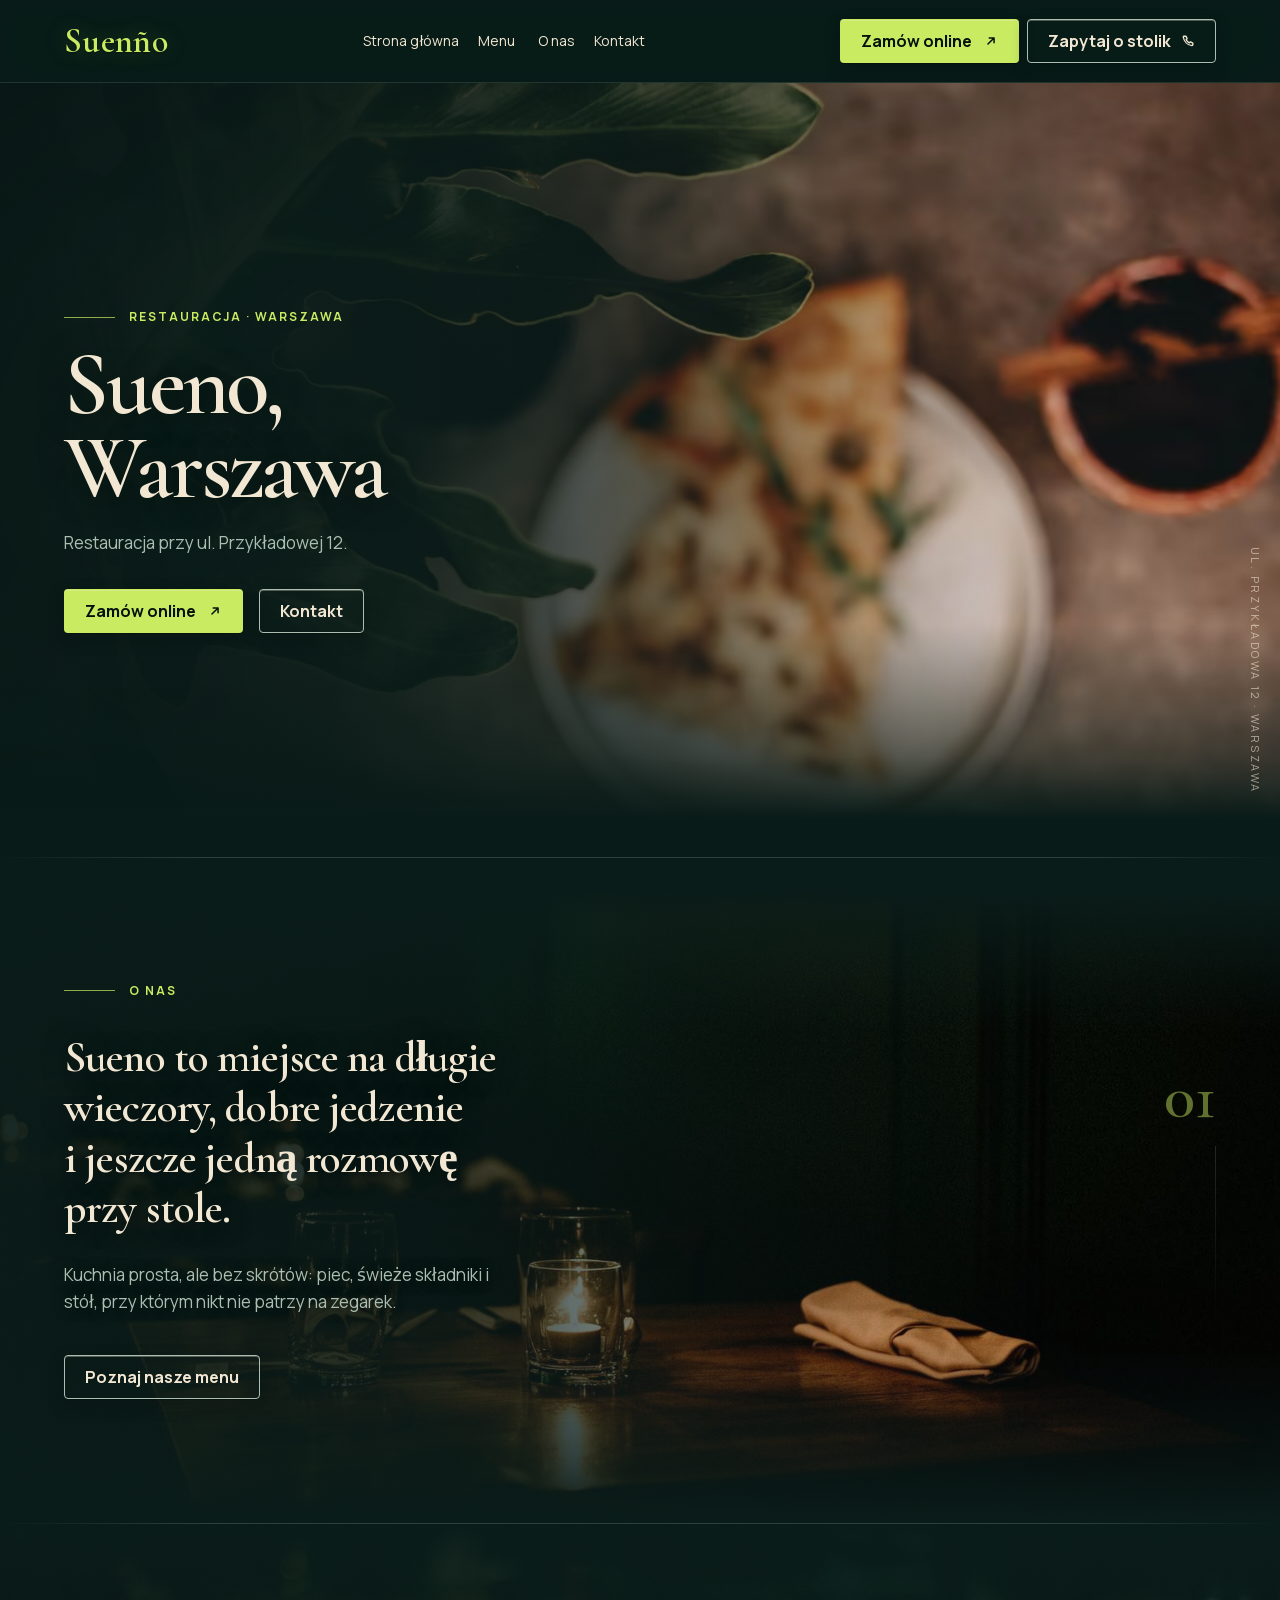
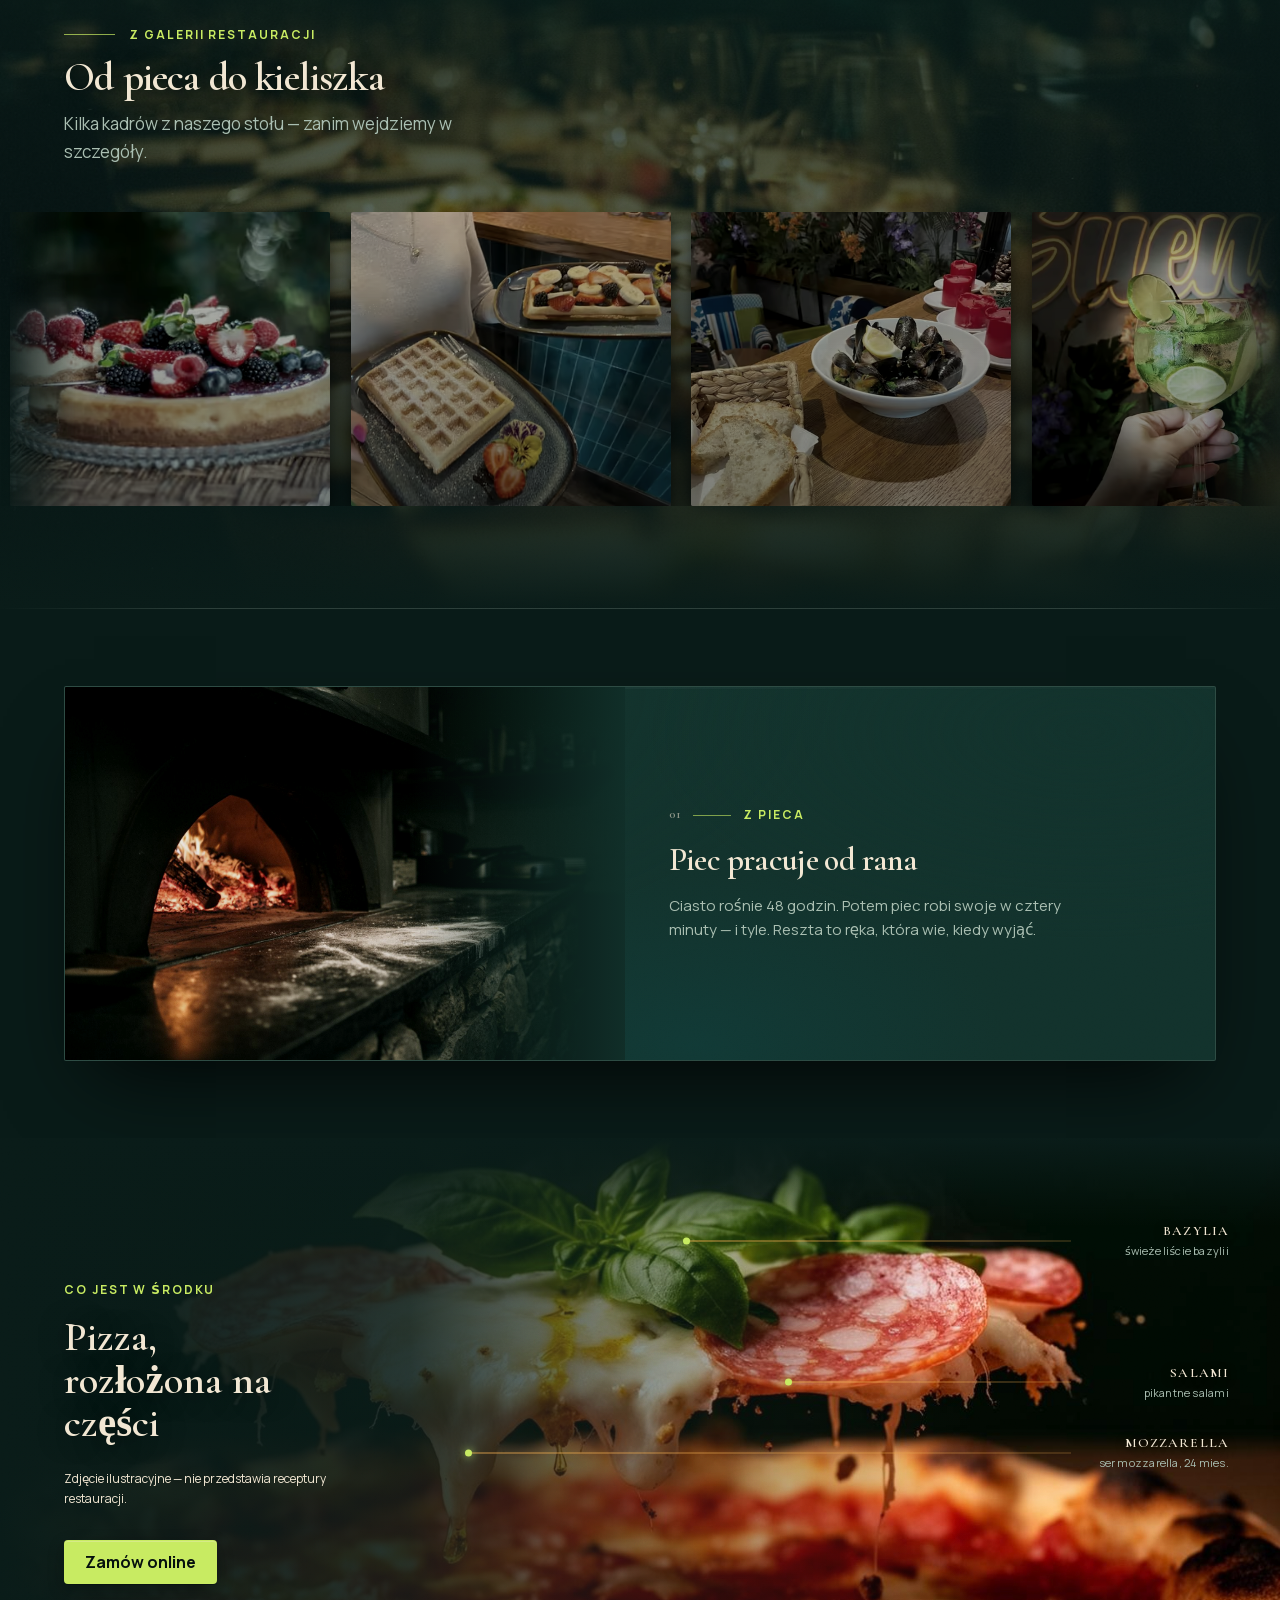
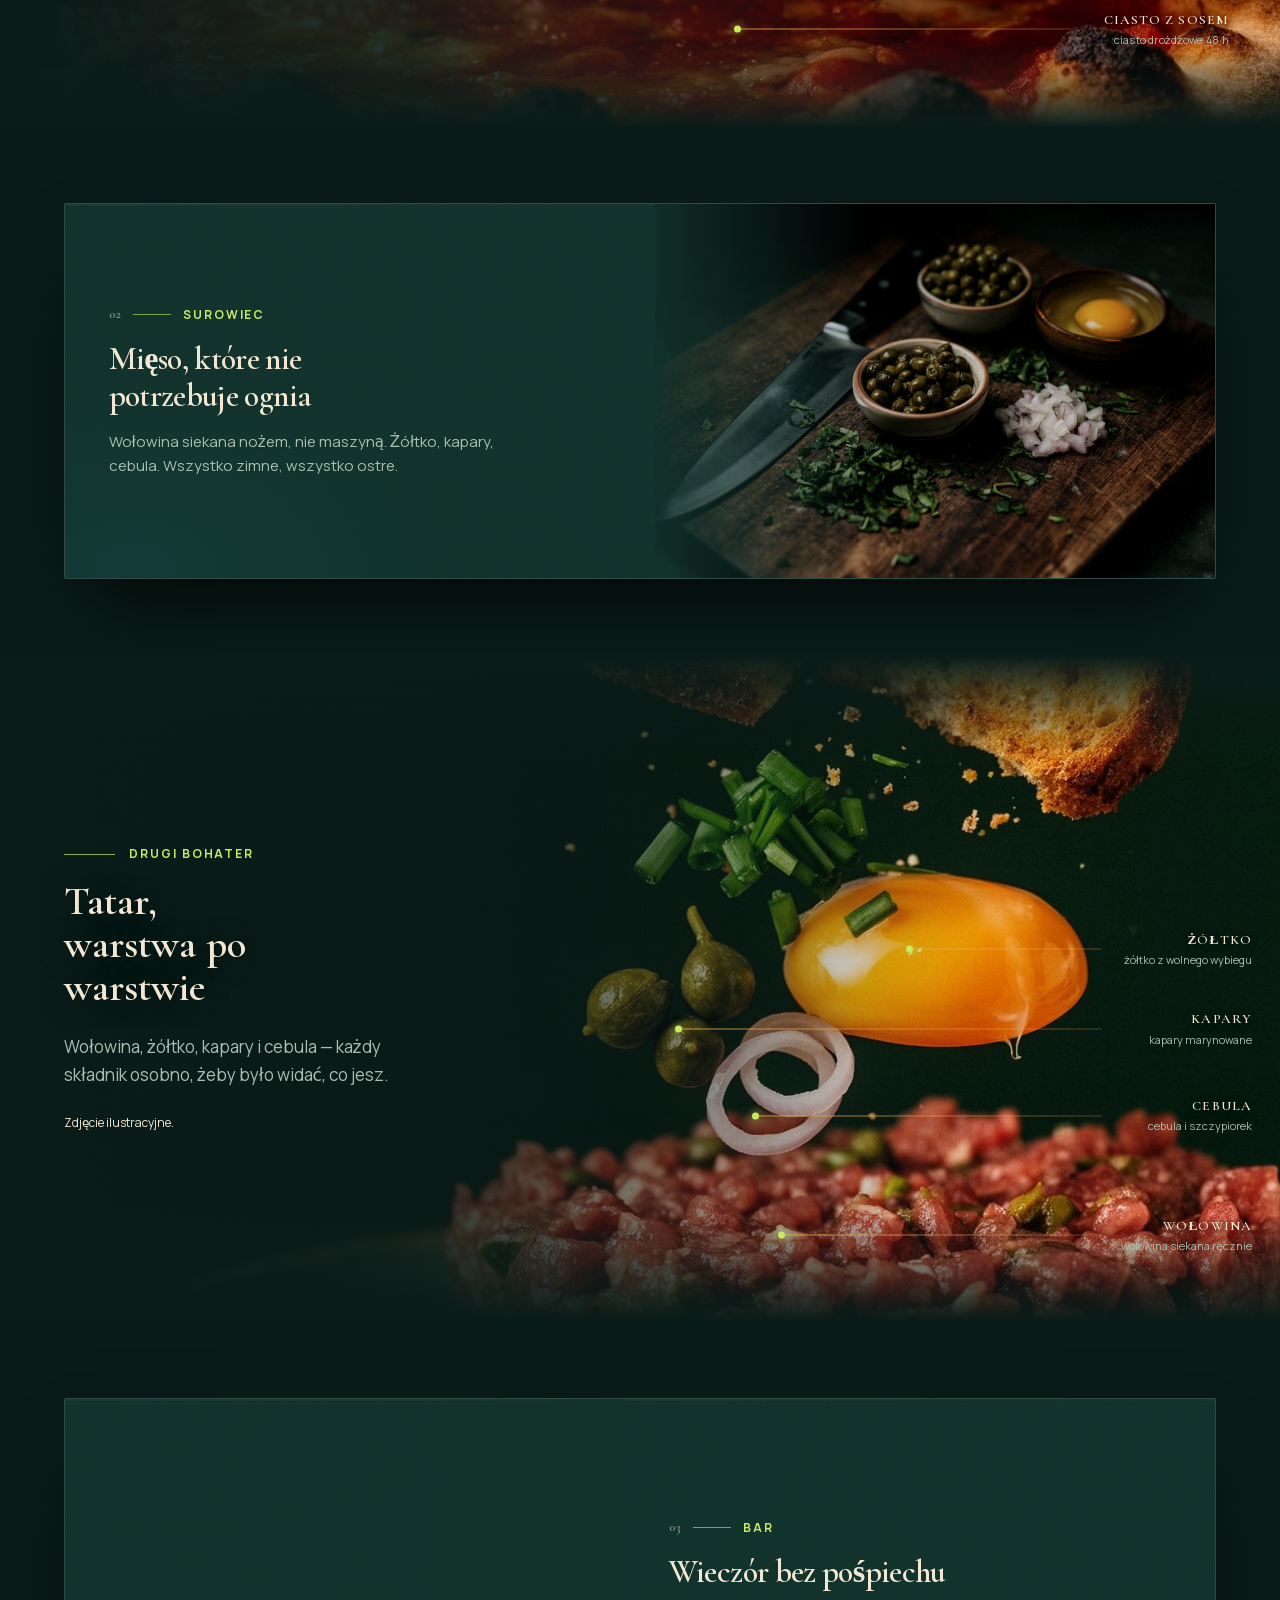
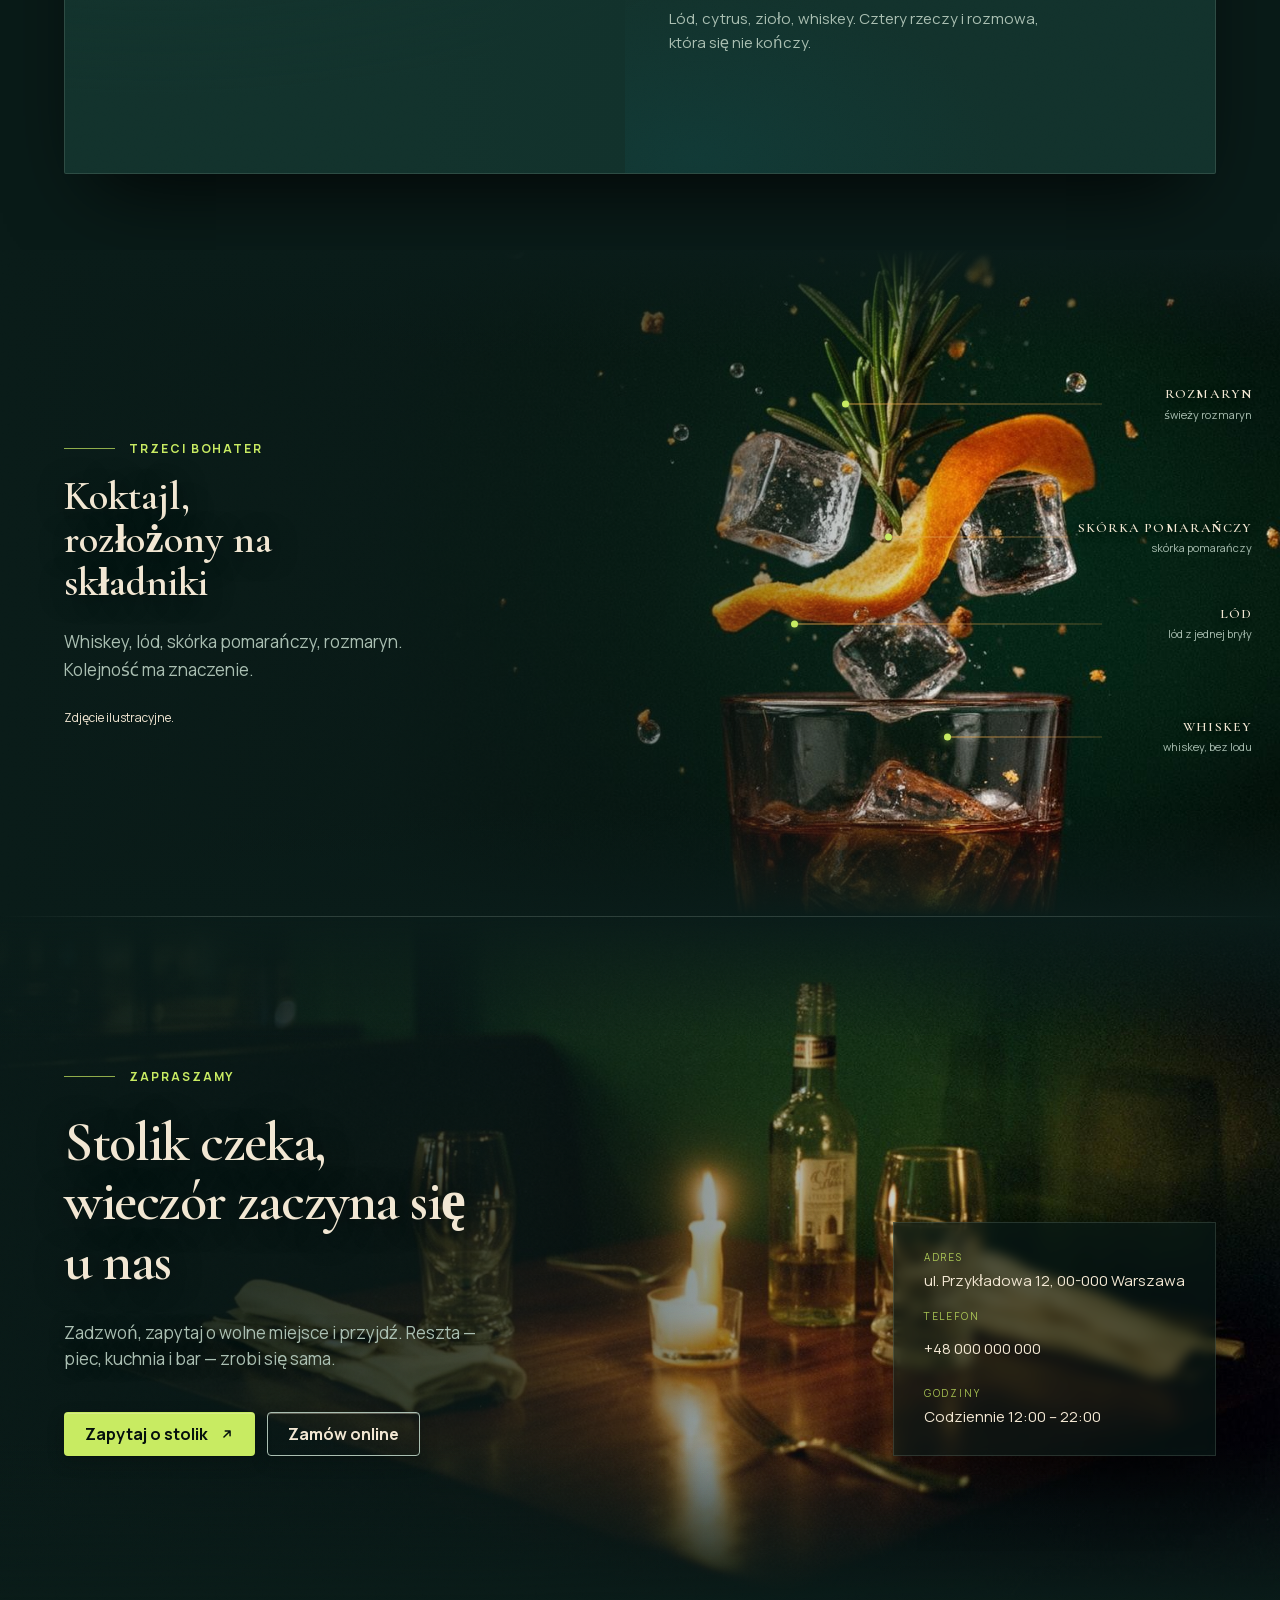
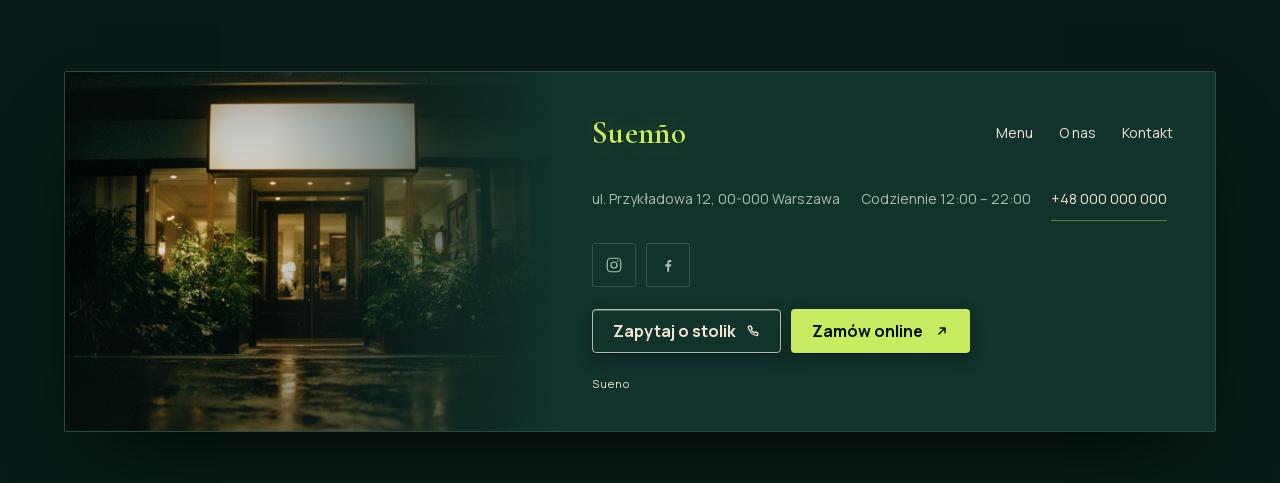
==== commit f7696cd6: "Deploy 2026-10-28 18:30" ====
--- a/index.html
+++ b/index.html
@@ -1,7 +1,7 @@
 <!DOCTYPE html><html lang="pl"> <head><meta charset="UTF-8"><link rel="icon" href="data:,"><meta name="viewport" content="width=device-width, initial-scale=1"><title>Sueno — restauracja</title><meta name="description" content="Sueno, ul. Przykładowa 12, 00-000 Warszawa."><link rel="canonical" href="https://www.suenokielczow.pl/"><meta property="og:type" content="website"><meta property="og:title" content="Sueno — restauracja"><meta property="og:description" content="Sueno, ul. Przykładowa 12, 00-000 Warszawa."><meta property="og:url" content="https://www.suenokielczow.pl/"><meta property="og:locale" content="pl_PL"><meta name="twitter:card" content="summary"><meta name="twitter:title" content="Sueno — restauracja"><meta name="twitter:description" content="Sueno, ul. Przykładowa 12, 00-000 Warszawa."><link rel="preload" href="/fonts/cormorant-garamond-600-latin.woff2" as="font" type="font/woff2" crossorigin><link rel="preload" href="/fonts/manrope-400-latin.woff2" as="font" type="font/woff2" crossorigin><style>[data-motion=section-rise],[data-motion=gallery-grid]>*{opacity:1;transform:none}@media(prefers-reduced-motion:reduce){[data-motion],[data-motion] *{opacity:1!important;transform:none!important}}
 </style>
 <link rel="stylesheet" href="/_astro/index.DR9s9Qcz.css">
-<link rel="stylesheet" href="/_astro/index.CqdnBokU.css">
+<link rel="stylesheet" href="/_astro/index.CjsCvFnd.css">
 <style>.button[data-astro-cid-6ygtcg62]{min-height:var(--tap-min);min-width:var(--tap-min);padding:var(--btn-pad-md);border:1px solid transparent;border-radius:var(--radius-sm);display:inline-flex;align-items:center;justify-content:center;gap:10px;text-decoration:none;font-weight:700;line-height:1.25;box-shadow:var(--btn-shadow-1),var(--btn-inner-highlight);transition:transform .16s ease,box-shadow .16s ease,background-color .16s ease,color .16s ease;transform:translateY(0)}.button--md[data-astro-cid-6ygtcg62]{padding:var(--btn-pad-md)}.button--lg[data-astro-cid-6ygtcg62]{padding:var(--btn-pad-lg)}.button--primary[data-astro-cid-6ygtcg62]{background:var(--c-lime);color:var(--text-on-accent,var(--c-ink))}.button--secondary[data-astro-cid-6ygtcg62]{background:transparent;border-color:var(--c-sage);color:var(--text-primary)}.button--ghost[data-astro-cid-6ygtcg62]{background:transparent;color:var(--text-accent);box-shadow:none}.button__label[data-astro-cid-6ygtcg62],.button__icon[data-astro-cid-6ygtcg62]{display:inline-flex;align-items:center;line-height:1}.button__icon[data-astro-cid-6ygtcg62] svg[data-astro-cid-6ygtcg62]{display:block}.button__icon[data-astro-cid-6ygtcg62]{flex:none}.button--primary[data-astro-cid-6ygtcg62] .button__icon[data-astro-cid-6ygtcg62]{margin-left:2px}.button[data-astro-cid-6ygtcg62]:active{transform:translateY(var(--btn-press-offset,1px));box-shadow:var(--btn-shadow-pressed)}.button[data-astro-cid-6ygtcg62]:focus-visible{outline:2px solid var(--focus-ring);outline-offset:3px}@media(hover:hover){.button[data-astro-cid-6ygtcg62]:hover{transform:translateY(var(--btn-lift-hover,-1px));box-shadow:var(--btn-shadow-2)}.button--ghost[data-astro-cid-6ygtcg62]:hover{box-shadow:var(--btn-shadow-1)}}@media(prefers-reduced-motion:reduce){.button[data-astro-cid-6ygtcg62]{transition:none}.button[data-astro-cid-6ygtcg62]:hover,.button[data-astro-cid-6ygtcg62]:active{transform:none}}
 </style></head> <body> <a class="skip-link" href="#main-content">Przejdź do treści</a> <header class="site-header" data-astro-cid-r7uuxm25> <div class="header-inner" data-astro-cid-r7uuxm25> <a class="logo logo--header" href="/" aria-label="Sueno — strona główna"> <span class="logo__word" aria-hidden="true">Suen&#241;o</span> </a>  <nav class="desktop-nav" aria-label="Nawigacja główna" data-astro-cid-r7uuxm25><a href="/" data-astro-cid-r7uuxm25>Strona główna</a><a href="/menu" data-astro-cid-r7uuxm25>Menu</a><a href="/o-nas" data-astro-cid-r7uuxm25>O nas</a><a href="/kontakt" data-astro-cid-r7uuxm25>Kontakt</a></nav> <div class="header-actions" data-astro-cid-r7uuxm25><a class="button button--primary button--md" href="https://example.com/zamowienie" target="_blank" rel="noopener noreferrer" data-astro-cid-6ygtcg62> <span class="button__label" data-astro-cid-6ygtcg62>Zamów online</span> <span class="button__icon" aria-hidden="true" data-astro-cid-6ygtcg62> <svg viewBox="0 0 16 16" width="14" height="14" fill="none" stroke="currentColor" stroke-width="1.7" stroke-linecap="round" stroke-linejoin="round" data-astro-cid-6ygtcg62> <path d="M4.5 11.5 11.5 4.5M6 4.5h5.5V10" data-astro-cid-6ygtcg62></path> </svg> </span>    </a> <a class="button button--secondary button--md" href="tel:+48000000000" data-astro-cid-6ygtcg62> <span class="button__label" data-astro-cid-6ygtcg62>Zapytaj o stolik</span>  <span class="button__icon" aria-hidden="true" data-astro-cid-6ygtcg62> <svg viewBox="0 0 16 16" width="14" height="14" fill="none" stroke="currentColor" stroke-width="1.6" stroke-linecap="round" stroke-linejoin="round" data-astro-cid-6ygtcg62> <path d="M5.6 2.5 7 5.2 5.9 6.6a7.4 7.4 0 0 0 3.5 3.5l1.4-1.1 2.7 1.4v2c0 .5-.4.9-.9.9A11.6 11.6 0 0 1 2.6 3.4c0-.5.4-.9.9-.9h2.1Z" data-astro-cid-6ygtcg62></path> </svg> </span>   </a> </div> <div class="mobile-only" data-astro-cid-rhwoumtj> <div class="mobile-actions" data-astro-cid-rhwoumtj><a class="button button--primary button--md" href="https://example.com/zamowienie" target="_blank" rel="noopener noreferrer" data-astro-cid-6ygtcg62> <span class="button__label" data-astro-cid-6ygtcg62>Zamów online</span>     </a> <button class="drawer-trigger" type="button" aria-label="Otwórz menu" aria-expanded="false" aria-controls="mobile-drawer" data-astro-cid-rhwoumtj>☰</button></div> <dialog id="mobile-drawer" class="drawer" aria-label="Menu główne" data-astro-cid-rhwoumtj> <div class="drawer-head" data-astro-cid-rhwoumtj><span class="drawer-wordmark" data-astro-cid-rhwoumtj>Sueno</span><button class="drawer-close" type="button" aria-label="Zamknij menu" data-astro-cid-rhwoumtj>×</button></div> <nav aria-label="Menu mobilne" data-astro-cid-rhwoumtj><a href="/" data-astro-cid-rhwoumtj>Strona główna</a><a href="/menu" data-astro-cid-rhwoumtj>Menu</a><a href="/o-nas" data-astro-cid-rhwoumtj>O nas</a><a href="/kontakt" data-astro-cid-rhwoumtj>Kontakt</a></nav> <div class="drawer-actions" data-astro-cid-rhwoumtj><a class="button button--primary button--md" href="https://example.com/zamowienie" target="_blank" rel="noopener noreferrer" data-astro-cid-6ygtcg62> <span class="button__label" data-astro-cid-6ygtcg62>Zamów online</span>     </a> <a class="button button--secondary button--md" href="tel:+48000000000" data-astro-cid-6ygtcg62> <span class="button__label" data-astro-cid-6ygtcg62>Zapytaj o stolik</span>     </a> </div> </dialog> </div> <script type="module">const r=document.querySelector(".drawer-trigger"),e=document.querySelector("#mobile-drawer"),i=document.querySelector(".drawer-close");if(r&&e&&i){const c=()=>[...e.querySelectorAll("a[href],button:not([disabled])")];r.addEventListener("click",()=>{e.showModal(),r.setAttribute("aria-expanded","true"),c()[0]?.focus()}),i.addEventListener("click",()=>e.close()),e.addEventListener("close",()=>{r.setAttribute("aria-expanded","false"),r.focus()}),e.addEventListener("click",t=>{t.target.closest("a[href]")&&e.close()}),e.addEventListener("keydown",t=>{if(t.key!=="Tab")return;const s=c(),o=s[0],a=s.at(-1);t.shiftKey&&document.activeElement===o?(t.preventDefault(),a?.focus()):!t.shiftKey&&document.activeElement===a&&(t.preventDefault(),o?.focus())})}</script>  </div> </header>  <main id="main-content"><section class="hero" id="hero" aria-labelledby="hero-title" data-astro-cid-anhloy43> <div class="hero__media" aria-hidden="true" data-astro-cid-anhloy43> <picture data-astro-cid-anhloy43> <source type="image/avif" srcset="/images/hero/e01-013-480.avif 480w, /images/hero/e01-013-960.avif 960w, /images/hero/e01-013-1440.avif 1440w, /images/hero/e01-013-1920.avif 1920w, /images/hero/e01-013-2560.avif 2000w" sizes="100vw" data-astro-cid-anhloy43> <source type="image/webp" srcset="/images/hero/e01-013-480.webp 480w, /images/hero/e01-013-960.webp 960w, /images/hero/e01-013-1440.webp 1440w, /images/hero/e01-013-1920.webp 1920w, /images/hero/e01-013-2560.webp 2000w" sizes="100vw" data-astro-cid-anhloy43> <img src="/images/hero/e01-013-1440.jpg" srcset="/images/hero/e01-013-480.jpg 480w, /images/hero/e01-013-960.jpg 960w, /images/hero/e01-013-1440.jpg 1440w, /images/hero/e01-013-1920.jpg 1920w, /images/hero/e01-013-2560.jpg 2000w" sizes="100vw" alt="" width="2000" height="1333" fetchpriority="high" decoding="async" data-astro-cid-anhloy43> </picture> <span class="hero__scrim" aria-hidden="true" data-astro-cid-anhloy43></span> <span class="hero__vignette" aria-hidden="true" data-astro-cid-anhloy43></span> <span class="hero__grain" aria-hidden="true" data-astro-cid-anhloy43></span> </div> <div class="hero__copy" data-astro-cid-anhloy43> <p class="eyebrow" data-astro-cid-anhloy43><span class="eyebrow__rule" aria-hidden="true" data-astro-cid-anhloy43></span>Restauracja · Warszawa</p> <h1 id="hero-title" data-astro-cid-anhloy43>Sueno,<br data-astro-cid-anhloy43>Warszawa</h1> <p class="lead" data-astro-cid-anhloy43>Restauracja przy ul. Przykładowej 12.</p> <div class="actions" data-astro-cid-anhloy43> <a class="button button--primary button--md" href="https://example.com/zamowienie" target="_blank" rel="noopener noreferrer" data-astro-cid-6ygtcg62> <span class="button__label" data-astro-cid-6ygtcg62>Zamów online</span> <span class="button__icon" aria-hidden="true" data-astro-cid-6ygtcg62> <svg viewBox="0 0 16 16" width="14" height="14" fill="none" stroke="currentColor" stroke-width="1.7" stroke-linecap="round" stroke-linejoin="round" data-astro-cid-6ygtcg62> <path d="M4.5 11.5 11.5 4.5M6 4.5h5.5V10" data-astro-cid-6ygtcg62></path> </svg> </span>    </a>  <a class="button button--secondary button--md" href="/kontakt" data-astro-cid-6ygtcg62> <span class="button__label" data-astro-cid-6ygtcg62>Kontakt</span>     </a>  </div> </div> <p class="hero__side" aria-hidden="true" data-astro-cid-anhloy43>ul. Przykładowa 12 · Warszawa</p> </section> <section class="prologue" id="o-nas" aria-labelledby="prologue-title" data-astro-cid-bjxv5cov> <div class="prologue__media" aria-hidden="true" data-astro-cid-bjxv5cov> <img src="/scene/prologue-interior.jpg" alt="" width="1536" height="1024" loading="lazy" decoding="async" data-astro-cid-bjxv5cov> <span class="prologue__scrim" data-astro-cid-bjxv5cov></span> <span class="prologue__grain" data-astro-cid-bjxv5cov></span> </div> <div class="prologue__inner" data-astro-cid-bjxv5cov> <div class="prologue__copy" data-astro-cid-bjxv5cov> <p class="prologue__eyebrow" data-astro-cid-bjxv5cov><span class="prologue__rule" aria-hidden="true" data-astro-cid-bjxv5cov></span>O nas</p> <h2 id="prologue-title" class="prologue__title" data-astro-cid-bjxv5cov>
 Sueno to miejsce na długie wieczory, dobre jedzenie i jeszcze jedną rozmowę przy stole.
--- a/_astro/index.CjsCvFnd.css
+++ b/_astro/index.CjsCvFnd.css
@@ -0,0 +1 @@
+.hero[data-astro-cid-anhloy43]{position:relative;isolation:isolate;overflow:hidden;min-height:clamp(560px,86vh,820px);display:grid;align-items:center}.hero__media[data-astro-cid-anhloy43]{position:absolute;inset:0;z-index:0}.hero__media[data-astro-cid-anhloy43] picture[data-astro-cid-anhloy43],.hero__media[data-astro-cid-anhloy43] img[data-astro-cid-anhloy43]{display:block;width:100%;height:100%;object-fit:cover;object-position:center right}.hero__scrim[data-astro-cid-anhloy43]{position:absolute;inset:0;pointer-events:none;background:linear-gradient(90deg,var(--surface-0) 0%,color-mix(in oklab,var(--surface-0) 92%,transparent) 26%,color-mix(in oklab,var(--surface-0) 62%,transparent) 48%,color-mix(in oklab,var(--surface-0) 18%,transparent) 70%,transparent 88%),linear-gradient(0deg,var(--surface-0) 0%,var(--surface-0) 5%,color-mix(in oklab,var(--surface-0) 55%,transparent) 13%,transparent 30%)}.hero__vignette[data-astro-cid-anhloy43]{position:absolute;inset:0;pointer-events:none;background:radial-gradient(ellipse 92% 84% at 58% 48%,transparent 46%,rgba(4,12,9,.34) 100%);-webkit-mask-image:linear-gradient(180deg,#000 0%,#000 62%,transparent 94%);mask-image:linear-gradient(180deg,#000 0%,#000 62%,transparent 94%)}.hero__grain[data-astro-cid-anhloy43]{position:absolute;inset:0;pointer-events:none;opacity:.1;mix-blend-mode:overlay;-webkit-mask-image:linear-gradient(180deg,#000 0%,#000 60%,transparent 92%);mask-image:linear-gradient(180deg,#000 0%,#000 60%,transparent 92%);background-image:url("data:image/svg+xml,%3Csvg xmlns='http://www.w3.org/2000/svg' width='160' height='160'%3E%3Cfilter id='n'%3E%3CfeTurbulence type='fractalNoise' baseFrequency='.85' numOctaves='3' stitchTiles='stitch'/%3E%3C/filter%3E%3Crect width='160' height='160' filter='url(%23n)' opacity='.45'/%3E%3C/svg%3E")}.hero__copy[data-astro-cid-anhloy43]{position:relative;z-index:2;justify-self:start;width:min(100% - var(--gutter) - var(--gutter),660px);margin:0 0 0 max(var(--gutter),calc((100vw - var(--container-max)) / 2));padding-block:clamp(56px,8vw,96px);text-align:left}.eyebrow[data-astro-cid-anhloy43]{display:flex;align-items:center;gap:14px;font-size:var(--text-micro);font-weight:700;letter-spacing:.16em;text-transform:uppercase;color:var(--text-accent);margin:0}.eyebrow__rule[data-astro-cid-anhloy43]{display:block;width:clamp(28px,4vw,56px);height:1px;background:currentColor;opacity:.7}h1[data-astro-cid-anhloy43]{font-size:var(--text-hero);margin:var(--space-2) 0;line-height:.94;letter-spacing:-.035em;max-width:9ch;text-wrap:balance;text-shadow:0 2px 30px rgba(4,12,9,.55)}.hero__side[data-astro-cid-anhloy43]{position:absolute;z-index:2;right:max(16px,calc((100vw - var(--container-max)) / 2 - 34px));bottom:clamp(32px,5vw,64px);margin:0;writing-mode:vertical-rl;font-size:11px;letter-spacing:.22em;text-transform:uppercase;color:color-mix(in oklab,var(--c-ivory) 62%,transparent)}.lead[data-astro-cid-anhloy43]{font-size:var(--text-lead);color:var(--text-secondary);max-width:32ch}.actions[data-astro-cid-anhloy43]{display:flex;gap:var(--space-2);flex-wrap:wrap;margin-top:var(--space-4)}@media(max-width:767px){.hero[data-astro-cid-anhloy43]{min-height:unset;display:block}.hero__media[data-astro-cid-anhloy43]{position:relative;height:min(58vh,420px)}.hero__media[data-astro-cid-anhloy43] picture[data-astro-cid-anhloy43],.hero__media[data-astro-cid-anhloy43] img[data-astro-cid-anhloy43]{height:100%}.hero__scrim[data-astro-cid-anhloy43]{background:linear-gradient(0deg,var(--surface-0) 2%,transparent 62%),linear-gradient(90deg,color-mix(in oklab,var(--surface-0) 55%,transparent) 0%,transparent 55%)}.hero__copy[data-astro-cid-anhloy43]{width:calc(100% - 40px);margin:0 20px;padding-block:8px 44px}.hero__side[data-astro-cid-anhloy43]{display:none}h1[data-astro-cid-anhloy43]{font-size:clamp(46px,13vw,64px)}}@media(prefers-reduced-motion:reduce){.hero__grain[data-astro-cid-anhloy43]{display:none}}.prologue[data-astro-cid-bjxv5cov]{position:relative;isolation:isolate;overflow:hidden;min-height:clamp(520px,52vw,720px);display:flex;align-items:center}.prologue[data-astro-cid-bjxv5cov]:before{content:"";position:absolute;left:0;right:0;top:0;height:1px;z-index:4;pointer-events:none;background:linear-gradient(90deg,transparent 0%,rgba(170,191,178,.22) 16%,rgba(170,191,178,.22) 84%,transparent 100%)}.prologue__media[data-astro-cid-bjxv5cov]{position:absolute;inset:0;z-index:0}.prologue__media[data-astro-cid-bjxv5cov] img[data-astro-cid-bjxv5cov]{display:block;width:100%;height:100%;object-fit:cover;object-position:center 62%}.prologue__scrim[data-astro-cid-bjxv5cov]{position:absolute;inset:0;pointer-events:none;background:linear-gradient(180deg,var(--surface-0) 0%,var(--surface-0) 5%,transparent 26%,transparent 72%,color-mix(in oklab,var(--surface-0) 55%,transparent) 90%,var(--surface-0) 100%),linear-gradient(90deg,color-mix(in oklab,var(--surface-0) 94%,transparent) 0%,color-mix(in oklab,var(--surface-0) 82%,transparent) 34%,color-mix(in oklab,var(--surface-0) 34%,transparent) 62%,transparent 84%)}.prologue__grain[data-astro-cid-bjxv5cov]{position:absolute;inset:0;pointer-events:none;opacity:.09;mix-blend-mode:overlay;background-image:url("data:image/svg+xml,%3Csvg xmlns='http://www.w3.org/2000/svg' width='160' height='160'%3E%3Cfilter id='n'%3E%3CfeTurbulence type='fractalNoise' baseFrequency='.85' numOctaves='3' stitchTiles='stitch'/%3E%3C/filter%3E%3Crect width='160' height='160' filter='url(%23n)' opacity='.45'/%3E%3C/svg%3E")}.prologue__inner[data-astro-cid-bjxv5cov]{position:relative;z-index:2;width:min(var(--container-max),calc(100% - var(--gutter) - var(--gutter)));margin-inline:auto;display:grid;grid-template-columns:minmax(0,1fr) auto;gap:clamp(24px,5vw,72px);align-items:center;padding-block:clamp(64px,9vw,120px)}.prologue__copy[data-astro-cid-bjxv5cov]{max-width:min(54ch,680px)}.prologue__eyebrow[data-astro-cid-bjxv5cov]{display:flex;align-items:center;gap:14px;margin:0 0 clamp(20px,3vw,32px);font-size:var(--text-micro);font-weight:700;letter-spacing:.16em;text-transform:uppercase;color:var(--text-accent)}.prologue__rule[data-astro-cid-bjxv5cov]{display:block;width:clamp(28px,4vw,56px);height:1px;background:currentColor;opacity:.7}.prologue__title[data-astro-cid-bjxv5cov]{font-family:var(--font-display);font-weight:600;font-size:clamp(27px,3.4vw,48px);line-height:1.15;letter-spacing:-.02em;margin:0 0 clamp(18px,3vw,28px);color:var(--c-ivory);text-wrap:pretty;text-shadow:0 2px 24px rgba(4,12,9,.6)}.prologue__lead[data-astro-cid-bjxv5cov]{font-size:var(--text-lead);line-height:1.6;color:var(--text-secondary);max-width:44ch;margin:0 0 clamp(26px,4vw,40px);text-shadow:0 1px 14px rgba(4,12,9,.5)}.prologue__aside[data-astro-cid-bjxv5cov]{display:grid;justify-items:end;gap:18px}.prologue__index[data-astro-cid-bjxv5cov]{font-family:var(--font-display);font-size:clamp(40px,5vw,72px);line-height:1;color:color-mix(in oklab,var(--c-lime) 78%,transparent);opacity:.6}.prologue__line[data-astro-cid-bjxv5cov]{width:1px;height:clamp(80px,14vw,170px);background:linear-gradient(180deg,var(--border-subtle),transparent)}@media(max-width:860px){.prologue[data-astro-cid-bjxv5cov]{min-height:0}.prologue__media[data-astro-cid-bjxv5cov] img[data-astro-cid-bjxv5cov]{object-position:72% center}.prologue__scrim[data-astro-cid-bjxv5cov]{background:linear-gradient(180deg,var(--surface-0) 0%,transparent 18%),linear-gradient(0deg,var(--surface-0) 0%,color-mix(in oklab,var(--surface-0) 86%,transparent) 46%,transparent 76%)}.prologue__inner[data-astro-cid-bjxv5cov]{grid-template-columns:1fr;padding-block:clamp(110px,30vw,200px) clamp(36px,7vw,56px)}.prologue__aside[data-astro-cid-bjxv5cov]{display:none}}@media(prefers-reduced-motion:reduce){.prologue__grain[data-astro-cid-bjxv5cov]{display:none}}.strip[data-astro-cid-u23w3psi]{position:relative;isolation:isolate;overflow:hidden;padding-block:clamp(56px,8vw,112px)}.strip[data-astro-cid-u23w3psi]:before,.strip[data-astro-cid-u23w3psi]:after{content:"";position:absolute;left:0;right:0;height:1px;z-index:4;pointer-events:none;background:linear-gradient(90deg,transparent 0%,rgba(170,191,178,.22) 16%,rgba(170,191,178,.22) 84%,transparent 100%)}.strip[data-astro-cid-u23w3psi]:before{top:0}.strip[data-astro-cid-u23w3psi]:after{bottom:0}.strip__media[data-astro-cid-u23w3psi]{position:absolute;inset:0;z-index:0}.strip__media[data-astro-cid-u23w3psi] img[data-astro-cid-u23w3psi]{display:block;width:100%;height:100%;object-fit:cover;object-position:center}.strip__scrim[data-astro-cid-u23w3psi]{position:absolute;inset:0;pointer-events:none;background:linear-gradient(180deg,var(--surface-0) 0%,color-mix(in oklab,var(--surface-0) 80%,transparent) 16%,color-mix(in oklab,var(--surface-0) 62%,transparent) 50%,color-mix(in oklab,var(--surface-0) 86%,transparent) 84%,var(--surface-0) 100%)}.strip__grain[data-astro-cid-u23w3psi]{position:absolute;inset:0;pointer-events:none;opacity:.09;mix-blend-mode:overlay;background-image:url("data:image/svg+xml,%3Csvg xmlns='http://www.w3.org/2000/svg' width='160' height='160'%3E%3Cfilter id='n'%3E%3CfeTurbulence type='fractalNoise' baseFrequency='.85' numOctaves='3' stitchTiles='stitch'/%3E%3C/filter%3E%3Crect width='160' height='160' filter='url(%23n)' opacity='.45'/%3E%3C/svg%3E")}.strip__head[data-astro-cid-u23w3psi]{position:relative;z-index:2;width:min(var(--container-max),calc(100% - var(--gutter) - var(--gutter)));margin:0 auto clamp(26px,4vw,46px);display:grid;gap:10px}.strip__eyebrow[data-astro-cid-u23w3psi]{display:flex;align-items:center;gap:14px;margin:0;font-size:var(--text-micro);font-weight:700;letter-spacing:.16em;text-transform:uppercase;color:var(--text-accent)}.strip__rule[data-astro-cid-u23w3psi]{display:block;width:clamp(28px,4vw,56px);height:1px;background:currentColor;opacity:.7}.strip__title[data-astro-cid-u23w3psi]{font-family:var(--font-display);font-weight:600;font-size:clamp(26px,3.2vw,44px);line-height:1.1;letter-spacing:-.02em;margin:0;color:var(--c-ivory);max-width:18ch;text-shadow:0 2px 24px rgba(4,12,9,.6)}.strip__lead[data-astro-cid-u23w3psi]{margin:0;max-width:46ch;color:var(--text-secondary);font-size:var(--text-lead)}.strip__viewport[data-astro-cid-u23w3psi]{position:relative;z-index:2;-webkit-mask-image:linear-gradient(90deg,transparent 0,#000 6%,#000 94%,transparent 100%);mask-image:linear-gradient(90deg,transparent 0,#000 6%,#000 94%,transparent 100%)}.strip__track[data-astro-cid-u23w3psi]{display:flex;width:max-content;animation:strip-run 72s linear infinite}.strip__viewport[data-astro-cid-u23w3psi]:hover .strip__track[data-astro-cid-u23w3psi],.strip__viewport[data-astro-cid-u23w3psi]:focus-within .strip__track[data-astro-cid-u23w3psi]{animation-play-state:paused}.strip__row[data-astro-cid-u23w3psi]{display:flex;gap:clamp(12px,1.6vw,22px);list-style:none;margin:0;padding:0 clamp(6px,.8vw,11px)}.strip__item[data-astro-cid-u23w3psi]{flex:none;width:clamp(200px,25vw,360px);margin:0;position:relative}.strip__item[data-astro-cid-u23w3psi] picture[data-astro-cid-u23w3psi],.strip__item[data-astro-cid-u23w3psi] img[data-astro-cid-u23w3psi]{display:block;width:100%;height:clamp(180px,23vw,310px);object-fit:cover;border-radius:2px}.strip__item[data-astro-cid-u23w3psi] img[data-astro-cid-u23w3psi]{filter:saturate(.62) brightness(.8) contrast(1.08) sepia(.1);box-shadow:0 30px 55px -12px #000000bf,0 6px 14px #00000073;transition:transform .55s cubic-bezier(.22,.61,.36,1),filter .55s,box-shadow .55s}.strip__item[data-astro-cid-u23w3psi]:after{content:"";position:absolute;inset:0;border-radius:2px;pointer-events:none;background:linear-gradient(180deg,#091b181f,#091b1870);mix-blend-mode:multiply;opacity:1;transition:opacity .55s}.strip__item[data-astro-cid-u23w3psi]:hover img[data-astro-cid-u23w3psi]{transform:scale(1.03);filter:saturate(.9) brightness(.95) contrast(1.04) sepia(.04)}.strip__item[data-astro-cid-u23w3psi]:hover:after{opacity:.45}@keyframes strip-run{0%{transform:translateZ(0)}to{transform:translate3d(-50%,0,0)}}@media(max-width:767px){.strip[data-astro-cid-u23w3psi]{padding-block:clamp(36px,6vw,56px)}.strip__scrim[data-astro-cid-u23w3psi]{background:linear-gradient(180deg,var(--surface-0) 0%,color-mix(in oklab,var(--surface-0) 92%,transparent) 34%,color-mix(in oklab,var(--surface-0) 76%,transparent) 62%,color-mix(in oklab,var(--surface-0) 90%,transparent) 86%,var(--surface-0) 100%)}.strip__head[data-astro-cid-u23w3psi]{margin-bottom:20px}.strip__item[data-astro-cid-u23w3psi]{width:64vw}.strip__item[data-astro-cid-u23w3psi] picture[data-astro-cid-u23w3psi],.strip__item[data-astro-cid-u23w3psi] img[data-astro-cid-u23w3psi]{height:46vw}.strip__item[data-astro-cid-u23w3psi] img[data-astro-cid-u23w3psi]{filter:saturate(.38) brightness(.62) contrast(1.12) sepia(.16)}.strip__item[data-astro-cid-u23w3psi]:after{background:linear-gradient(180deg,#091b1847,#091b189e)}}@media(prefers-reduced-motion:reduce){.strip__track[data-astro-cid-u23w3psi]{animation:none}.strip__viewport[data-astro-cid-u23w3psi]{overflow-x:auto}}.interlude[data-astro-cid-goe46iql]{padding-block:clamp(36px,6vw,80px);width:min(var(--container-max),calc(100% - var(--gutter) - var(--gutter)));margin-inline:auto}.interlude__card[data-astro-cid-goe46iql]{display:grid;grid-template-columns:minmax(0,.95fr) minmax(0,1fr);align-items:stretch;background:radial-gradient(ellipse 90% 120% at 8% 0%,color-mix(in oklab,var(--c-canopy) 60%,transparent) 0%,transparent 66%),var(--surface-1);border:1px solid var(--border-subtle);border-radius:2px;overflow:hidden;box-shadow:0 40px 80px -30px #000000d9,0 2px #ffffff08 inset}.interlude--reverse[data-astro-cid-goe46iql] .interlude__card[data-astro-cid-goe46iql]{grid-template-columns:minmax(0,1fr) minmax(0,.95fr)}.interlude--reverse[data-astro-cid-goe46iql] .interlude__media[data-astro-cid-goe46iql]{order:2}.interlude__media[data-astro-cid-goe46iql]{position:relative;margin:0;min-height:clamp(220px,26vw,340px);overflow:hidden}.interlude__media[data-astro-cid-goe46iql] img[data-astro-cid-goe46iql]{display:block;width:100%;height:100%;object-fit:cover;filter:saturate(.78) brightness(.9) contrast(1.05)}.interlude__media[data-astro-cid-goe46iql]:after{content:"";position:absolute;inset:0;pointer-events:none;background:linear-gradient(90deg,transparent 62%,color-mix(in oklab,var(--surface-1) 92%,transparent) 100%)}.interlude--reverse[data-astro-cid-goe46iql] .interlude__media[data-astro-cid-goe46iql]:after{background:linear-gradient(270deg,transparent 62%,color-mix(in oklab,var(--surface-1) 92%,transparent) 100%)}.interlude__grain[data-astro-cid-goe46iql]{position:absolute;inset:0;pointer-events:none;opacity:.08;mix-blend-mode:overlay;background-image:url("data:image/svg+xml,%3Csvg xmlns='http://www.w3.org/2000/svg' width='160' height='160'%3E%3Cfilter id='n'%3E%3CfeTurbulence type='fractalNoise' baseFrequency='.85' numOctaves='3' stitchTiles='stitch'/%3E%3C/filter%3E%3Crect width='160' height='160' filter='url(%23n)' opacity='.45'/%3E%3C/svg%3E")}.interlude__copy[data-astro-cid-goe46iql]{position:relative;padding:clamp(24px,3.4vw,52px);display:flex;flex-direction:column;justify-content:center;gap:clamp(10px,1.4vw,16px);background:radial-gradient(ellipse 120% 90% at 78% 12%,color-mix(in oklab,var(--c-canopy) 70%,transparent) 0%,transparent 62%),radial-gradient(ellipse 90% 80% at 12% 96%,color-mix(in oklab,var(--c-petrol) 34%,transparent) 0%,transparent 58%)}.interlude__copy[data-astro-cid-goe46iql]:after{content:"";position:absolute;inset:0;pointer-events:none;opacity:.07;mix-blend-mode:overlay;background-image:url("data:image/svg+xml,%3Csvg xmlns='http://www.w3.org/2000/svg' width='160' height='160'%3E%3Cfilter id='n'%3E%3CfeTurbulence type='fractalNoise' baseFrequency='.85' numOctaves='3' stitchTiles='stitch'/%3E%3C/filter%3E%3Crect width='160' height='160' filter='url(%23n)' opacity='.45'/%3E%3C/svg%3E")}.interlude__copy[data-astro-cid-goe46iql]>[data-astro-cid-goe46iql]{position:relative;z-index:1}.interlude__eyebrow[data-astro-cid-goe46iql]{display:flex;align-items:center;gap:12px;margin:0;font-size:var(--text-micro);font-weight:700;letter-spacing:.16em;text-transform:uppercase;color:var(--text-accent)}.interlude__num[data-astro-cid-goe46iql]{font-family:var(--font-display);font-size:13px;letter-spacing:0;color:var(--c-ivory);opacity:.55;font-weight:600}.interlude__rule[data-astro-cid-goe46iql]{display:block;width:clamp(20px,3vw,40px);height:1px;background:currentColor;opacity:.6}.interlude__title[data-astro-cid-goe46iql]{font-family:var(--font-display);font-weight:600;font-size:clamp(22px,2.5vw,34px);line-height:1.14;letter-spacing:-.02em;margin:0;color:var(--c-ivory);max-width:20ch;text-wrap:pretty}.interlude__text[data-astro-cid-goe46iql]{margin:0;color:var(--text-secondary);font-size:clamp(15px,.95vw,17px);line-height:1.6;max-width:44ch}@media(max-width:860px){.interlude[data-astro-cid-goe46iql]{padding-block:clamp(24px,5vw,48px)}.interlude__card[data-astro-cid-goe46iql],.interlude--reverse[data-astro-cid-goe46iql] .interlude__card[data-astro-cid-goe46iql]{grid-template-columns:1fr}.interlude--reverse[data-astro-cid-goe46iql] .interlude__media[data-astro-cid-goe46iql]{order:0}.interlude__media[data-astro-cid-goe46iql]{min-height:190px}.interlude__media[data-astro-cid-goe46iql]:after,.interlude--reverse[data-astro-cid-goe46iql] .interlude__media[data-astro-cid-goe46iql]:after{background:linear-gradient(180deg,transparent 55%,color-mix(in oklab,var(--surface-1) 92%,transparent) 100%)}}.course[data-astro-cid-qxnzfk77]{position:relative;isolation:isolate;overflow:hidden;width:100vw;margin-left:calc(50% - 50vw);min-height:clamp(520px,52vw,760px);display:flex;align-items:center;padding-block:clamp(24px,3vw,48px)}.course__media[data-astro-cid-qxnzfk77]{position:absolute;inset:0;z-index:0}.course__media[data-astro-cid-qxnzfk77] img[data-astro-cid-qxnzfk77]{display:block;width:100%;height:100%;object-fit:cover;object-position:center}.course__scrim[data-astro-cid-qxnzfk77]{position:absolute;inset:0;pointer-events:none;background:linear-gradient(180deg,var(--surface-0) 0%,transparent 16%,transparent 84%,var(--surface-0) 100%),linear-gradient(90deg,var(--surface-0) 0%,color-mix(in oklab,var(--surface-0) 90%,transparent) 30%,color-mix(in oklab,var(--surface-0) 42%,transparent) 56%,transparent 78%)}.course__grain[data-astro-cid-qxnzfk77]{position:absolute;inset:0;pointer-events:none;opacity:.1;mix-blend-mode:overlay;background-image:url("data:image/svg+xml,%3Csvg xmlns='http://www.w3.org/2000/svg' width='160' height='160'%3E%3Cfilter id='n'%3E%3CfeTurbulence type='fractalNoise' baseFrequency='.85' numOctaves='3' stitchTiles='stitch'/%3E%3C/filter%3E%3Crect width='160' height='160' filter='url(%23n)' opacity='.45'/%3E%3C/svg%3E")}.course__copy[data-astro-cid-qxnzfk77]{position:relative;z-index:2;width:min(var(--container-max),calc(100% - var(--gutter) - var(--gutter)));margin-inline:auto;padding-block:clamp(48px,6vw,88px)}.course__copy[data-astro-cid-qxnzfk77]>[data-astro-cid-qxnzfk77]{max-width:min(34ch,460px)}.course__eyebrow[data-astro-cid-qxnzfk77]{display:flex;align-items:center;gap:14px;margin:0 0 var(--space-2);font-size:var(--text-micro);font-weight:700;letter-spacing:.16em;text-transform:uppercase;color:var(--text-accent)}.course__rule[data-astro-cid-qxnzfk77]{display:block;width:clamp(28px,4vw,56px);height:1px;background:currentColor;opacity:.7}.course__copy[data-astro-cid-qxnzfk77] h2[data-astro-cid-qxnzfk77]{font-size:var(--text-h2);margin:.25em 0 var(--space-3);max-width:11ch;text-shadow:0 2px 26px rgba(4,12,9,.6)}.course__lead[data-astro-cid-qxnzfk77]{font-size:var(--text-lead);color:var(--text-secondary);margin:0 0 var(--space-3)}.course__note[data-astro-cid-qxnzfk77]{font-size:var(--text-micro);color:var(--text-muted);margin:0}.course__labels[data-astro-cid-qxnzfk77]{position:absolute;inset:0;z-index:2;margin:0;padding:0;list-style:none;pointer-events:none}.course-label[data-astro-cid-qxnzfk77]{position:absolute;top:var(--top);right:clamp(12px,2.2vw,32px);display:flex;align-items:center}.course-label__text[data-astro-cid-qxnzfk77]{display:grid;text-align:right;min-width:140px}.course-label__text[data-astro-cid-qxnzfk77] strong[data-astro-cid-qxnzfk77]{font-family:var(--font-display);font-size:clamp(13px,1.05vw,17px);letter-spacing:.08em;color:var(--c-ivory);text-shadow:0 2px 10px rgba(4,12,9,.9)}.course-label__text[data-astro-cid-qxnzfk77] em[data-astro-cid-qxnzfk77]{font-style:normal;font-size:11px;color:var(--text-secondary)}.course-label__leader[data-astro-cid-qxnzfk77]{position:absolute;right:calc(100% + 10px);width:var(--len,12vw);height:1px;background:linear-gradient(90deg,#e9a84ed9,#e9a84e4d);transform:translateY(50%)}.course-label__leader[data-astro-cid-qxnzfk77]:before{content:"";position:absolute;left:-4px;top:-3px;width:7px;height:7px;border-radius:50%;background:var(--c-lime);box-shadow:0 0 8px #c8eb62cc}@media(max-width:900px){.course[data-astro-cid-qxnzfk77]{min-height:0;display:flex;flex-direction:column;padding-block:0}.course__media[data-astro-cid-qxnzfk77]{order:1}.course__labels[data-astro-cid-qxnzfk77]{order:2}.course__copy[data-astro-cid-qxnzfk77]{order:3}.course__media[data-astro-cid-qxnzfk77]{position:relative;height:auto;aspect-ratio:3/2;max-height:64vh}.course__media[data-astro-cid-qxnzfk77] img[data-astro-cid-qxnzfk77]{object-fit:cover;object-position:center 52%}.course__scrim[data-astro-cid-qxnzfk77]{background:linear-gradient(180deg,var(--surface-0) 0%,transparent 16%),linear-gradient(0deg,var(--surface-0) 0%,color-mix(in oklab,var(--surface-0) 80%,transparent) 34%,transparent 70%)}.course__copy[data-astro-cid-qxnzfk77]{padding-block:clamp(20px,4vw,36px) clamp(10px,2vw,16px)}.course__labels[data-astro-cid-qxnzfk77]{position:static;display:grid;grid-template-columns:1fr 1fr;gap:8px 18px;padding:0 clamp(20px,5vw,28px) clamp(24px,5vw,36px);pointer-events:auto}.course-label[data-astro-cid-qxnzfk77]{position:static;display:flex;align-items:flex-start;gap:8px;top:auto;right:auto}.course-label__text[data-astro-cid-qxnzfk77]{text-align:left;min-width:0;display:grid;gap:1px}.course-label__text[data-astro-cid-qxnzfk77] strong[data-astro-cid-qxnzfk77]{font-size:12px;letter-spacing:.06em}.course-label__text[data-astro-cid-qxnzfk77] em[data-astro-cid-qxnzfk77]{font-size:11px;line-height:1.3}.course-label__leader[data-astro-cid-qxnzfk77]{order:-1;position:static;width:6px;height:6px;margin-top:5px;flex:none;background:var(--c-lime);border-radius:50%;transform:none;box-shadow:0 0 8px #c8eb6299}.course-label__leader[data-astro-cid-qxnzfk77]:before{display:none}}@media(prefers-reduced-motion:reduce){.course__grain[data-astro-cid-qxnzfk77]{display:none}}.finale[data-astro-cid-dpqbmvtf]{position:relative;isolation:isolate;overflow:hidden;width:100vw;margin-left:calc(50% - 50vw);min-height:clamp(520px,54vw,760px);display:flex;align-items:center}.finale[data-astro-cid-dpqbmvtf]:before{content:"";position:absolute;left:0;right:0;top:0;height:1px;z-index:5;pointer-events:none;background:linear-gradient(90deg,transparent 0%,rgba(170,191,178,.22) 16%,rgba(170,191,178,.22) 84%,transparent 100%)}.finale__media[data-astro-cid-dpqbmvtf]{position:absolute;inset:0;z-index:0}.finale__media[data-astro-cid-dpqbmvtf] img[data-astro-cid-dpqbmvtf]{display:block;width:100%;height:100%;object-fit:cover;object-position:center}.finale__scrim[data-astro-cid-dpqbmvtf]{position:absolute;inset:0;pointer-events:none;background:linear-gradient(180deg,var(--surface-0) 0%,transparent 18%,transparent 76%,var(--surface-0) 100%),linear-gradient(90deg,color-mix(in oklab,var(--surface-0) 92%,transparent) 0%,color-mix(in oklab,var(--surface-0) 74%,transparent) 38%,color-mix(in oklab,var(--surface-0) 26%,transparent) 66%,transparent 86%)}.finale__grain[data-astro-cid-dpqbmvtf]{position:absolute;inset:0;pointer-events:none;opacity:.09;mix-blend-mode:overlay;background-image:url("data:image/svg+xml,%3Csvg xmlns='http://www.w3.org/2000/svg' width='160' height='160'%3E%3Cfilter id='n'%3E%3CfeTurbulence type='fractalNoise' baseFrequency='.85' numOctaves='3' stitchTiles='stitch'/%3E%3C/filter%3E%3Crect width='160' height='160' filter='url(%23n)' opacity='.45'/%3E%3C/svg%3E")}.finale__inner[data-astro-cid-dpqbmvtf]{position:relative;z-index:2;width:min(var(--container-max),calc(100% - var(--gutter) - var(--gutter)));margin-inline:auto;display:grid;grid-template-columns:minmax(0,1fr) auto;gap:clamp(28px,5vw,72px);align-items:end;padding-block:clamp(64px,9vw,120px)}.finale__eyebrow[data-astro-cid-dpqbmvtf]{display:flex;align-items:center;gap:14px;margin:0 0 clamp(16px,2.4vw,26px);font-size:var(--text-micro);font-weight:700;letter-spacing:.16em;text-transform:uppercase;color:var(--text-accent)}.finale__rule[data-astro-cid-dpqbmvtf]{display:block;width:clamp(28px,4vw,56px);height:1px;background:currentColor;opacity:.7}.finale__copy[data-astro-cid-dpqbmvtf] h2[data-astro-cid-dpqbmvtf]{font-family:var(--font-display);font-weight:600;font-size:clamp(30px,4.4vw,60px);line-height:1.06;letter-spacing:-.025em;margin:0 0 clamp(18px,2.6vw,28px);color:var(--c-ivory);max-width:16ch;text-shadow:0 2px 30px rgba(4,12,9,.65)}.finale__lead[data-astro-cid-dpqbmvtf]{margin:0 0 clamp(26px,3.6vw,40px);max-width:44ch;color:var(--text-secondary);font-size:var(--text-lead);line-height:1.55;text-shadow:0 1px 16px rgba(4,12,9,.6)}.finale__actions[data-astro-cid-dpqbmvtf]{display:flex;flex-wrap:wrap;gap:12px}.finale__practical[data-astro-cid-dpqbmvtf]{display:grid;gap:14px;justify-items:start;padding:clamp(18px,2.4vw,26px) clamp(20px,2.6vw,30px);border:1px solid var(--border-subtle);background:color-mix(in oklab,var(--surface-0) 62%,transparent);backdrop-filter:blur(6px);box-shadow:0 30px 60px -24px #000c}.finale__row[data-astro-cid-dpqbmvtf]{display:grid;gap:3px;margin:0}.finale__label[data-astro-cid-dpqbmvtf]{font-size:10px;letter-spacing:.18em;text-transform:uppercase;color:var(--text-accent);opacity:.8}.finale__row[data-astro-cid-dpqbmvtf] span[data-astro-cid-dpqbmvtf]:last-child,.finale__row[data-astro-cid-dpqbmvtf] a[data-astro-cid-dpqbmvtf]{font-size:15px;color:var(--c-ivory);text-decoration:none}.finale__row[data-astro-cid-dpqbmvtf] a[data-astro-cid-dpqbmvtf]{display:inline-flex;align-items:center;min-height:44px}.finale__row[data-astro-cid-dpqbmvtf] a[data-astro-cid-dpqbmvtf]:hover{text-decoration:underline}@media(max-width:900px){.finale[data-astro-cid-dpqbmvtf]{min-height:0;display:block}.finale__media[data-astro-cid-dpqbmvtf]{position:relative;height:clamp(280px,70vw,420px)}.finale__scrim[data-astro-cid-dpqbmvtf]{background:linear-gradient(180deg,var(--surface-0) 0%,transparent 22%),linear-gradient(0deg,var(--surface-0) 0%,color-mix(in oklab,var(--surface-0) 84%,transparent) 44%,transparent 76%)}.finale__inner[data-astro-cid-dpqbmvtf]{grid-template-columns:1fr;align-items:start;padding-block:clamp(28px,6vw,48px)}.finale__practical[data-astro-cid-dpqbmvtf]{width:100%}}@media(prefers-reduced-motion:reduce){.finale__grain[data-astro-cid-dpqbmvtf]{display:none}}.pizza-band[data-astro-cid-emfygwge]{position:relative;isolation:isolate;overflow:hidden;width:100vw;margin-left:calc(50% - 50vw);min-height:clamp(520px,46vw,720px);display:flex;align-items:center}.pizza-band__media[data-astro-cid-emfygwge]{position:absolute;inset:0;z-index:0}.pizza-band__media[data-astro-cid-emfygwge] img[data-astro-cid-emfygwge]{display:block;width:100%;height:100%;object-fit:cover;object-position:center}.pizza-band__scrim[data-astro-cid-emfygwge]{position:absolute;inset:0;pointer-events:none;background:linear-gradient(180deg,var(--surface-0) 0%,transparent 15%,transparent 85%,var(--surface-0) 100%),linear-gradient(90deg,var(--surface-0) 0%,color-mix(in oklab,var(--surface-0) 88%,transparent) 32%,color-mix(in oklab,var(--surface-0) 36%,transparent) 56%,transparent 76%)}.pizza-band__grain[data-astro-cid-emfygwge]{position:absolute;inset:0;pointer-events:none;opacity:.1;mix-blend-mode:overlay;background-image:url("data:image/svg+xml,%3Csvg xmlns='http://www.w3.org/2000/svg' width='160' height='160'%3E%3Cfilter id='n'%3E%3CfeTurbulence type='fractalNoise' baseFrequency='.85' numOctaves='3' stitchTiles='stitch'/%3E%3C/filter%3E%3Crect width='160' height='160' filter='url(%23n)' opacity='.45'/%3E%3C/svg%3E")}.pizza-band__copy[data-astro-cid-emfygwge]{position:relative;z-index:2;width:min(var(--container-max),calc(100% - var(--gutter) - var(--gutter)));margin-inline:auto;padding-block:clamp(56px,7vw,96px)}.pizza-band__copy[data-astro-cid-emfygwge]>[data-astro-cid-emfygwge]{max-width:min(36ch,480px)}.pizza-eyebrow[data-astro-cid-emfygwge]{font-size:var(--text-micro);font-weight:700;letter-spacing:.16em;text-transform:uppercase;color:var(--text-accent);margin:0 0 var(--space-2)}.pizza-band__copy[data-astro-cid-emfygwge] h2[data-astro-cid-emfygwge]{font-size:var(--text-h2);margin:.25em 0 var(--space-3);max-width:11ch;text-shadow:0 2px 26px rgba(4,12,9,.6)}.pizza-lead[data-astro-cid-emfygwge]{font-size:var(--text-lead);color:var(--text-secondary);margin:0 0 var(--space-3)}.pizza-note[data-astro-cid-emfygwge]{font-size:var(--text-micro);color:var(--text-muted);margin:0 0 var(--space-4)}.pizza-band__labels[data-astro-cid-emfygwge]{position:absolute;inset:0;z-index:2;margin:0;padding:0;list-style:none;pointer-events:none}.pizza-label[data-astro-cid-emfygwge]{position:absolute;top:var(--top);right:clamp(16px,4vw,64px);display:flex;align-items:center;gap:0}.pizza-label__text[data-astro-cid-emfygwge]{display:grid;text-align:right;min-width:150px}.pizza-label__text[data-astro-cid-emfygwge] strong[data-astro-cid-emfygwge]{font-family:var(--font-display);font-size:clamp(13px,1.05vw,17px);letter-spacing:.08em;color:var(--c-ivory);text-shadow:0 2px 10px rgba(4,12,9,.9)}.pizza-label__text[data-astro-cid-emfygwge] em[data-astro-cid-emfygwge]{font-style:normal;font-size:11px;color:var(--text-secondary);letter-spacing:.02em}.pizza-label__leader[data-astro-cid-emfygwge]{position:absolute;right:calc(100% + 8px);width:var(--len,20vw);height:1px;background:linear-gradient(90deg,#e9a84ed9,#e9a84e59);transform:translateY(50%)}.pizza-label__leader[data-astro-cid-emfygwge]:before{content:"";position:absolute;left:-4px;top:-3px;width:7px;height:7px;border-radius:50%;background:var(--c-lime);box-shadow:0 0 8px #c8eb62cc}@media(max-width:900px){.pizza-band[data-astro-cid-emfygwge]{display:flex;flex-direction:column;min-height:0}.pizza-band__media[data-astro-cid-emfygwge]{order:1}.pizza-band__labels[data-astro-cid-emfygwge]{order:2}.pizza-band__copy[data-astro-cid-emfygwge]{order:3}.pizza-band__media[data-astro-cid-emfygwge]{position:relative;height:auto;aspect-ratio:3/2;max-height:64vh}.pizza-band__media[data-astro-cid-emfygwge] img[data-astro-cid-emfygwge]{object-position:center 52%}.pizza-band__scrim[data-astro-cid-emfygwge]{background:linear-gradient(180deg,var(--surface-0) 0%,transparent 16%),linear-gradient(0deg,var(--surface-0) 0%,transparent 30%)}.pizza-band__copy[data-astro-cid-emfygwge]{padding:clamp(18px,4vw,28px) 0 clamp(8px,2vw,14px);margin-top:-4px}.pizza-band__labels[data-astro-cid-emfygwge]{position:static;display:grid;grid-template-columns:1fr 1fr;gap:8px 18px;padding:0 20px clamp(26px,5vw,36px);pointer-events:auto}.pizza-label[data-astro-cid-emfygwge]{position:static;display:flex;align-items:flex-start;gap:8px;top:auto;right:auto}.pizza-label__text[data-astro-cid-emfygwge]{text-align:left;min-width:0;display:grid;gap:1px}.pizza-label__text[data-astro-cid-emfygwge] strong[data-astro-cid-emfygwge]{font-size:12px;letter-spacing:.06em}.pizza-label__text[data-astro-cid-emfygwge] em[data-astro-cid-emfygwge]{font-size:11px;line-height:1.3}.pizza-label__leader[data-astro-cid-emfygwge]{order:-1;position:static;width:6px;height:6px;margin-top:5px;flex:none;background:var(--c-lime);border-radius:50%;transform:none;box-shadow:0 0 8px #c8eb6299}.pizza-label__leader[data-astro-cid-emfygwge]:before{display:none}}@media(prefers-reduced-motion:reduce){.pizza-band__grain[data-astro-cid-emfygwge]{display:none}}
